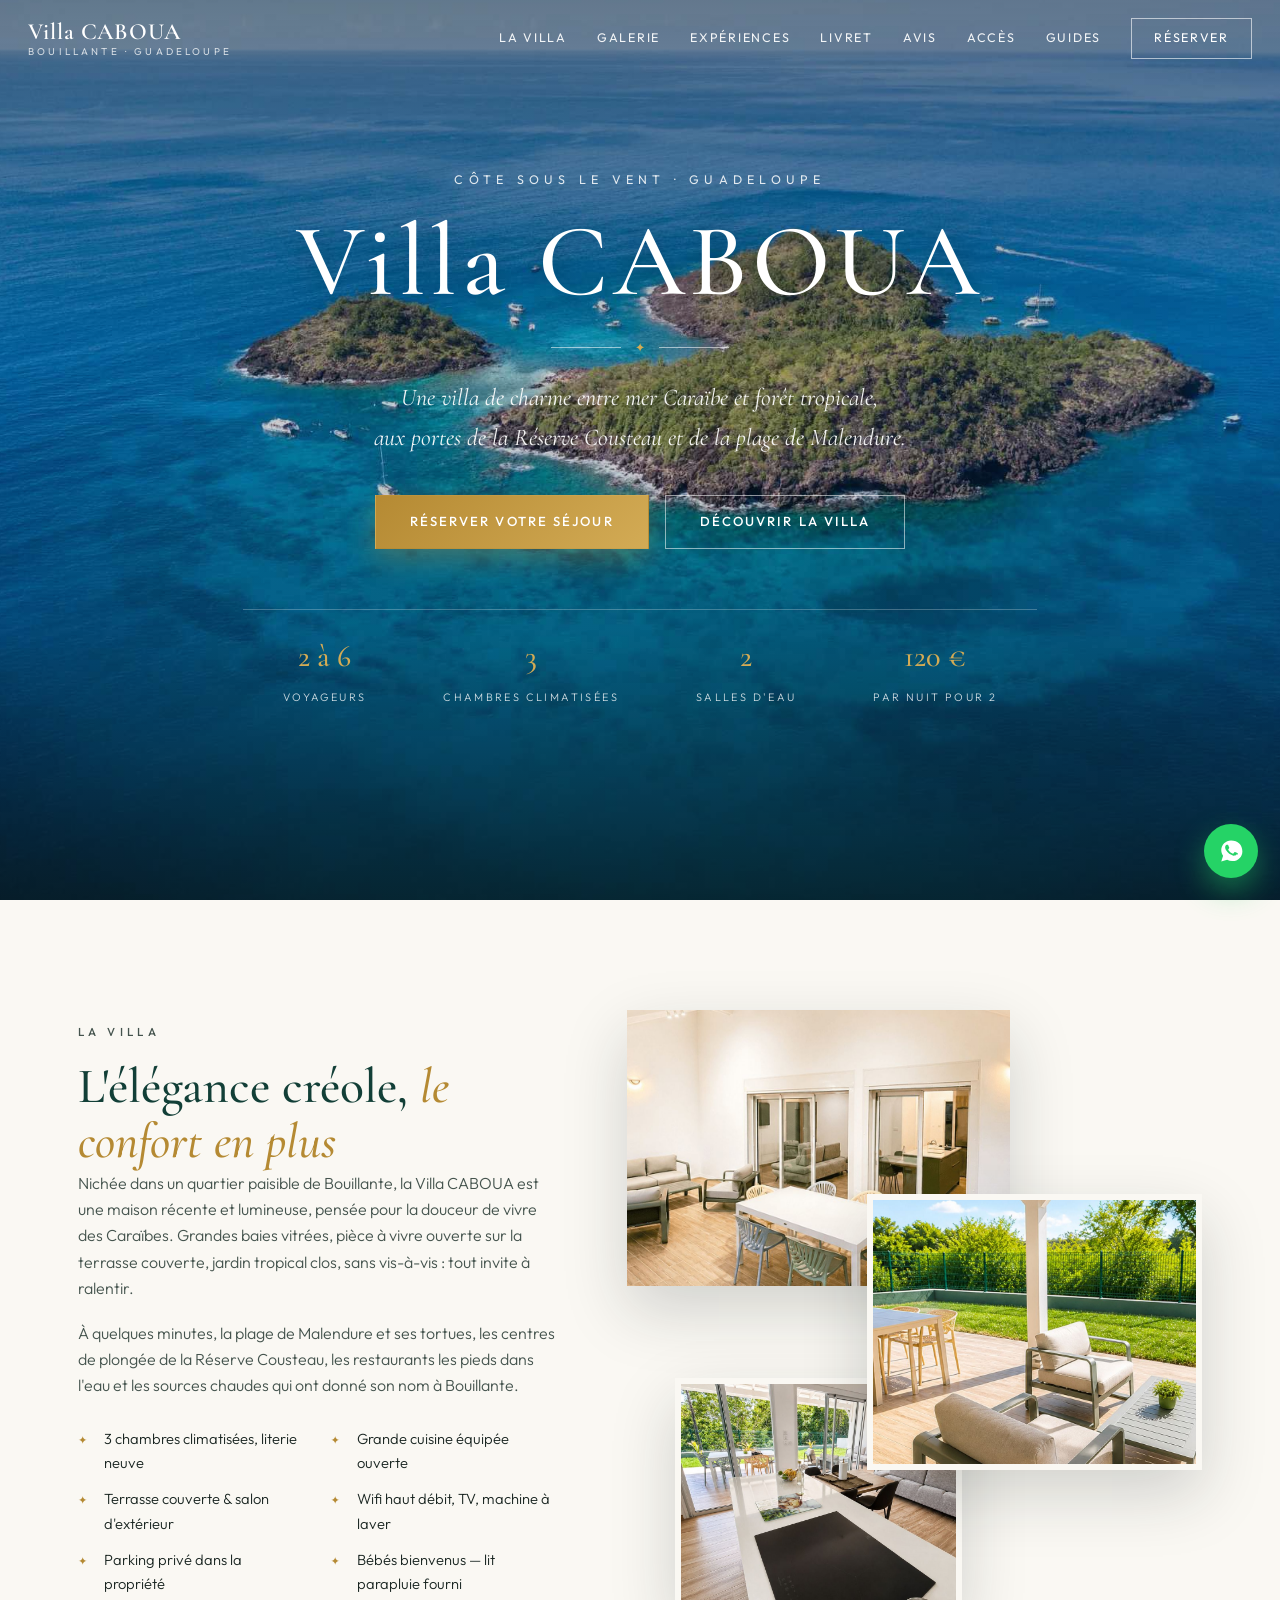
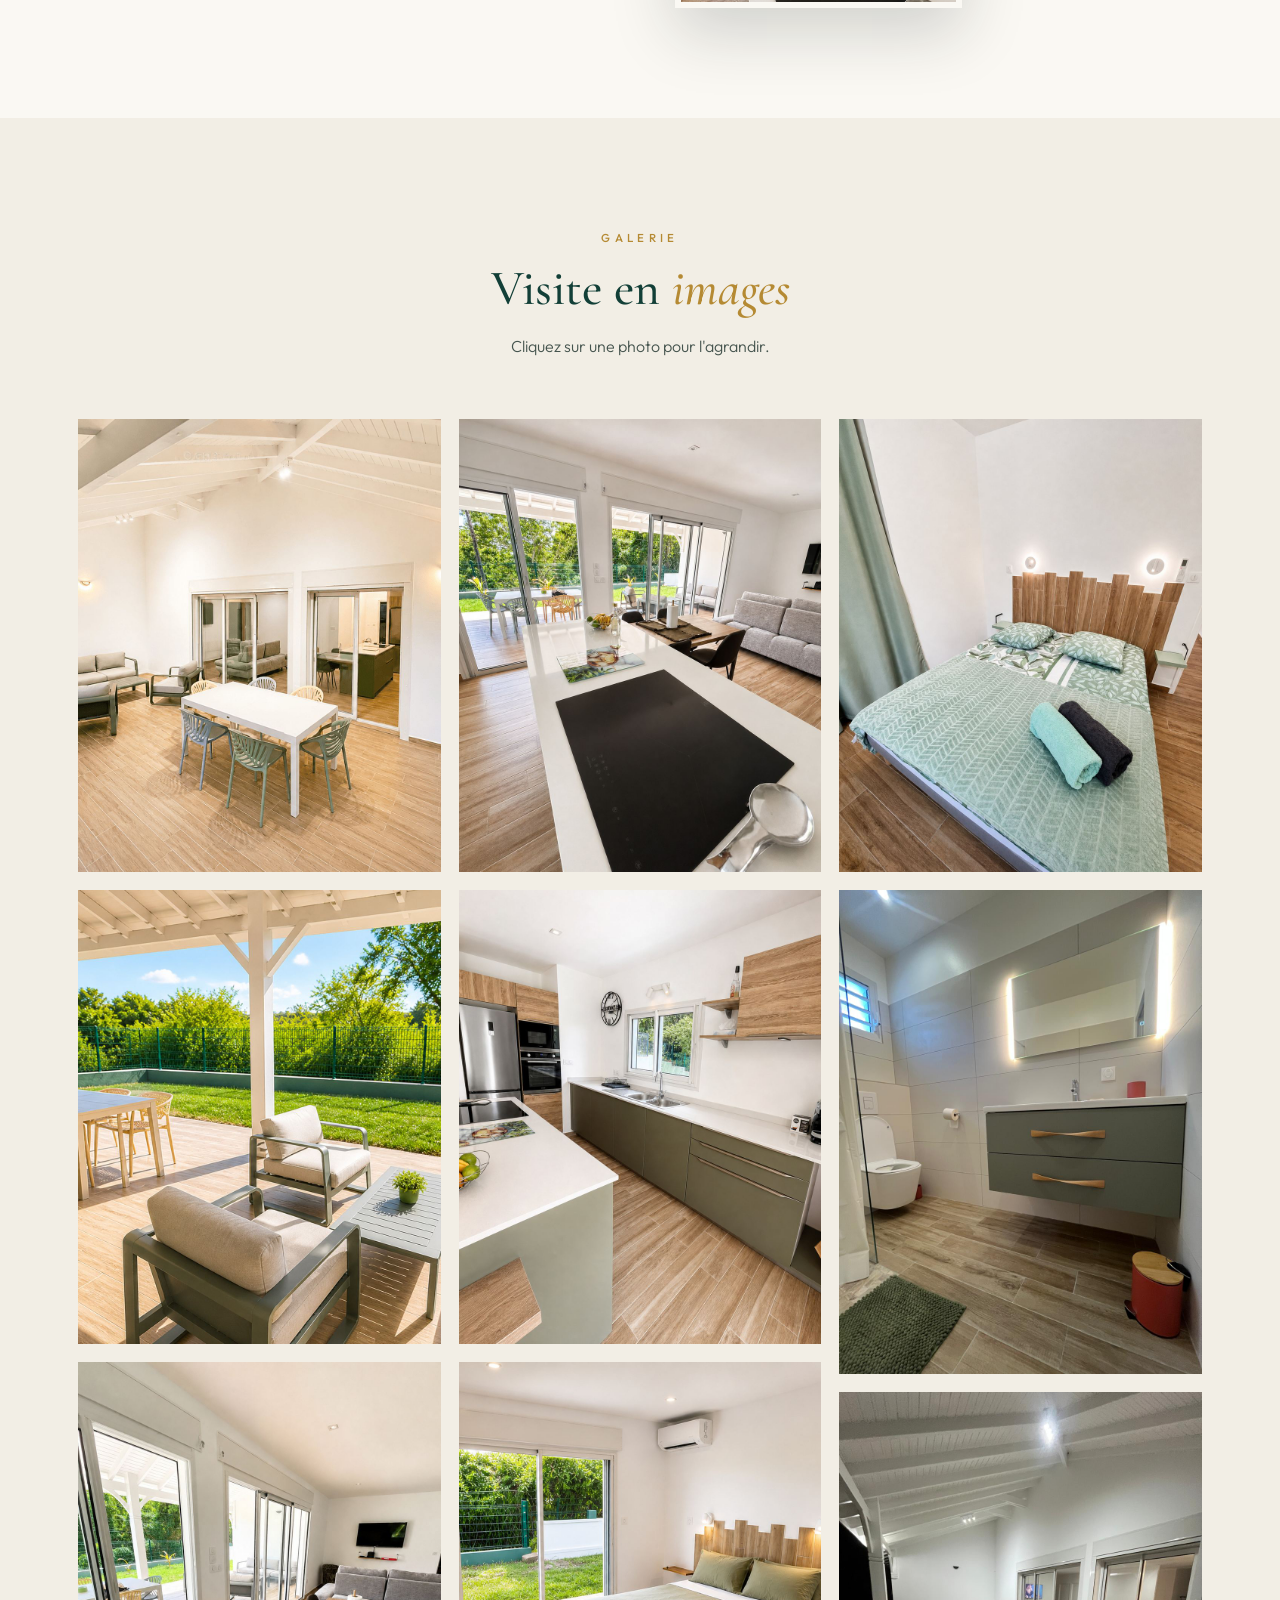
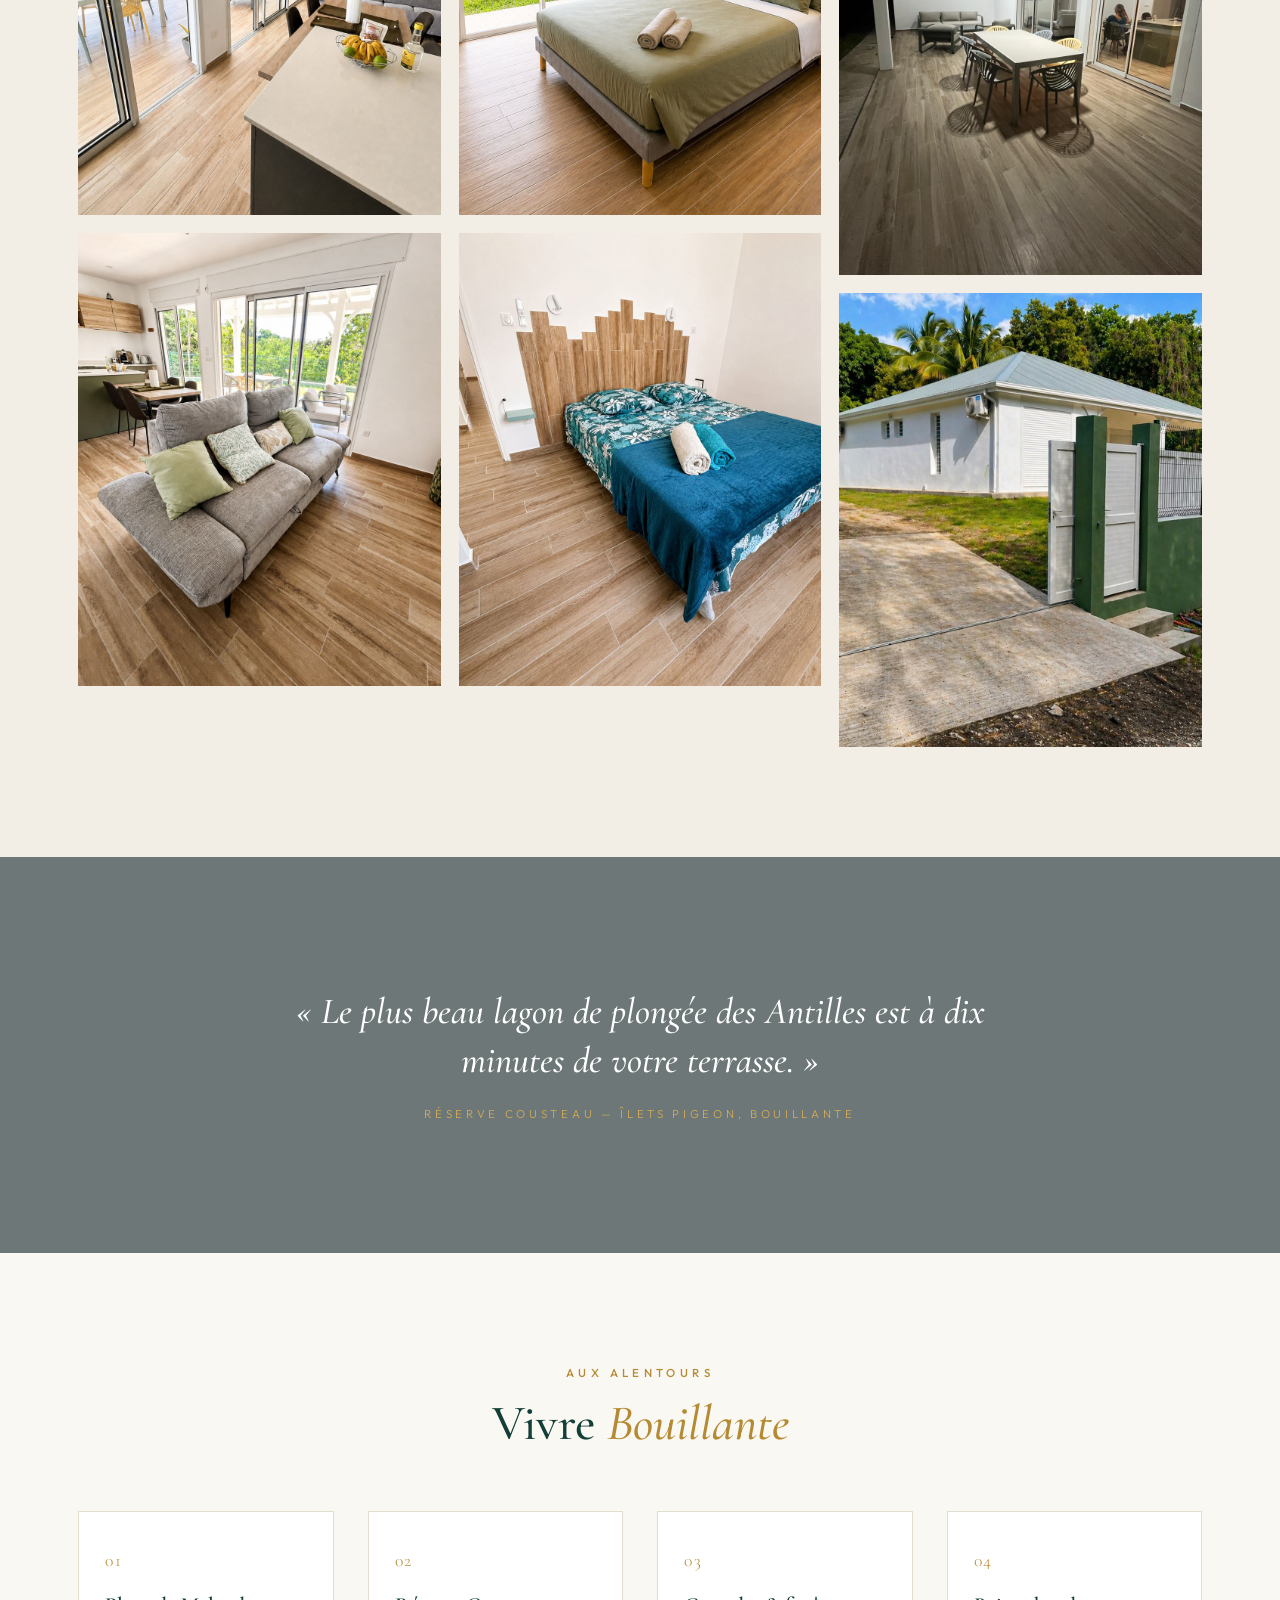
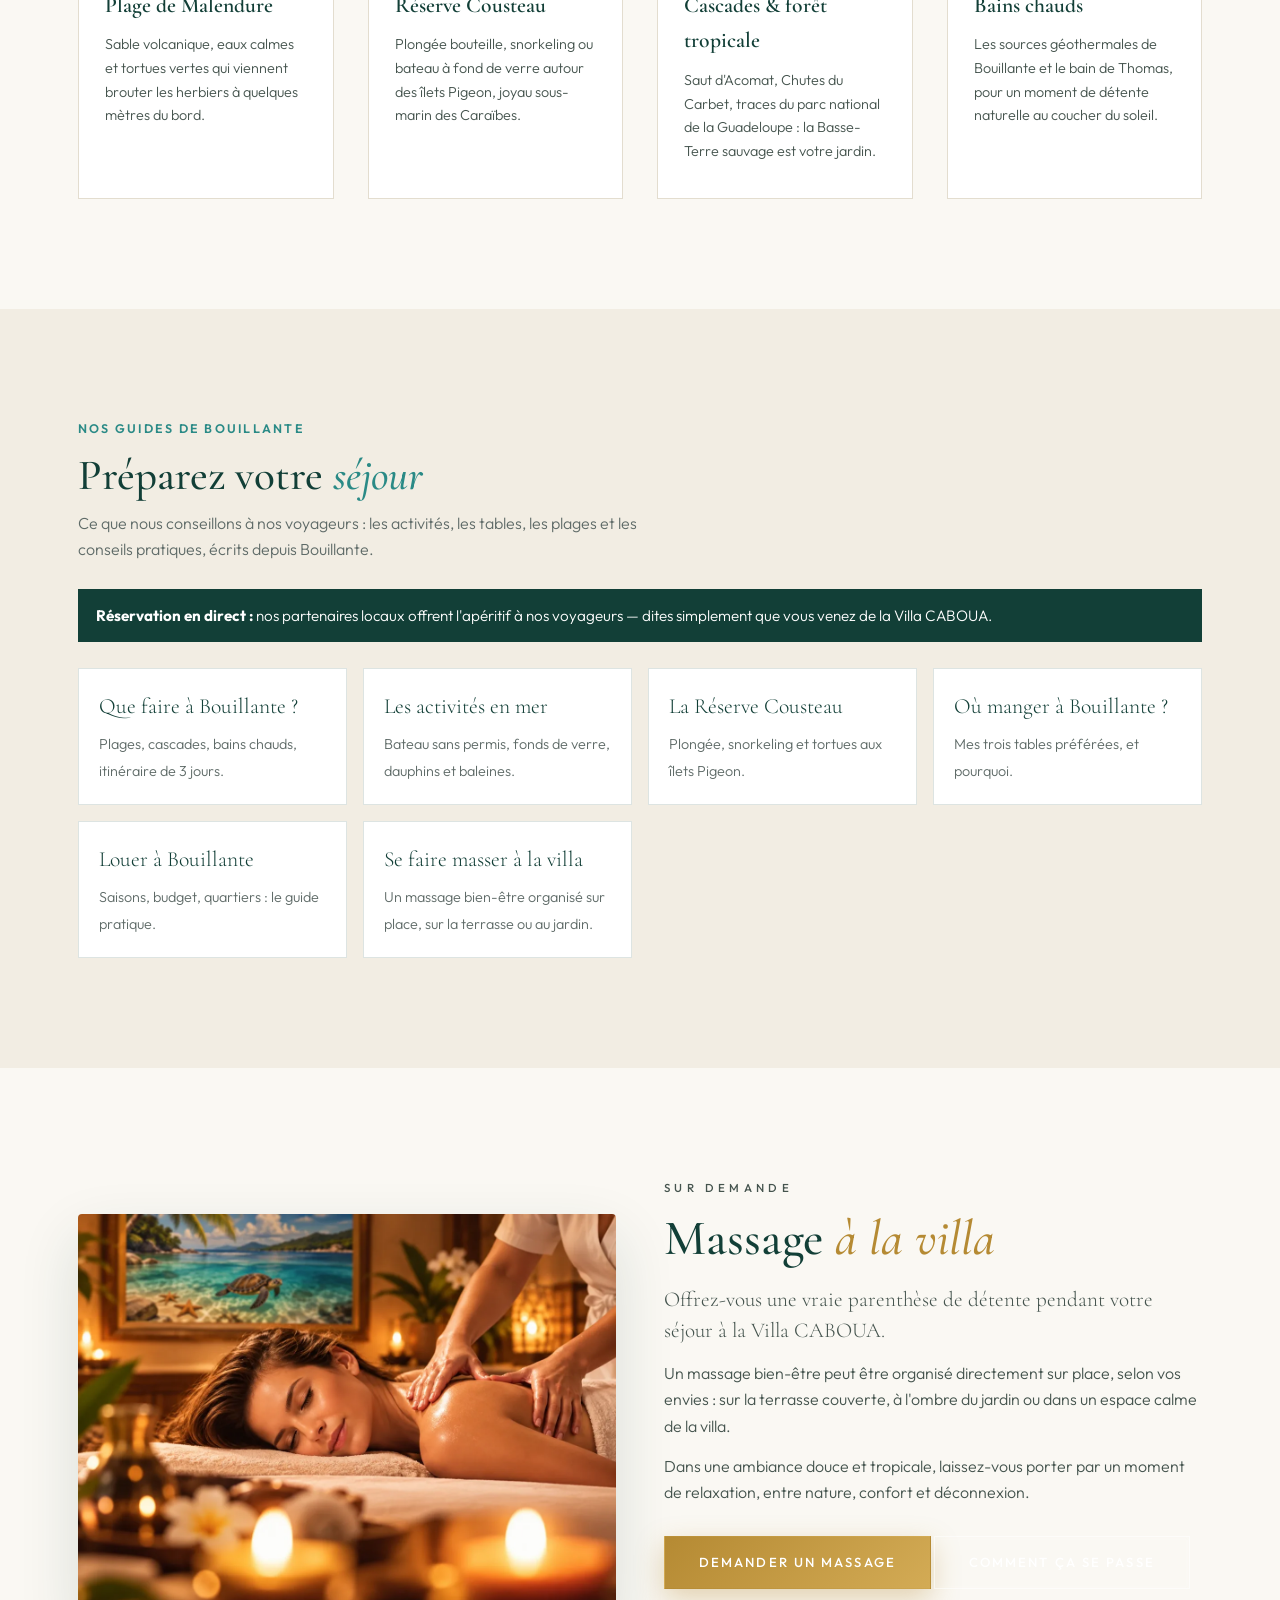
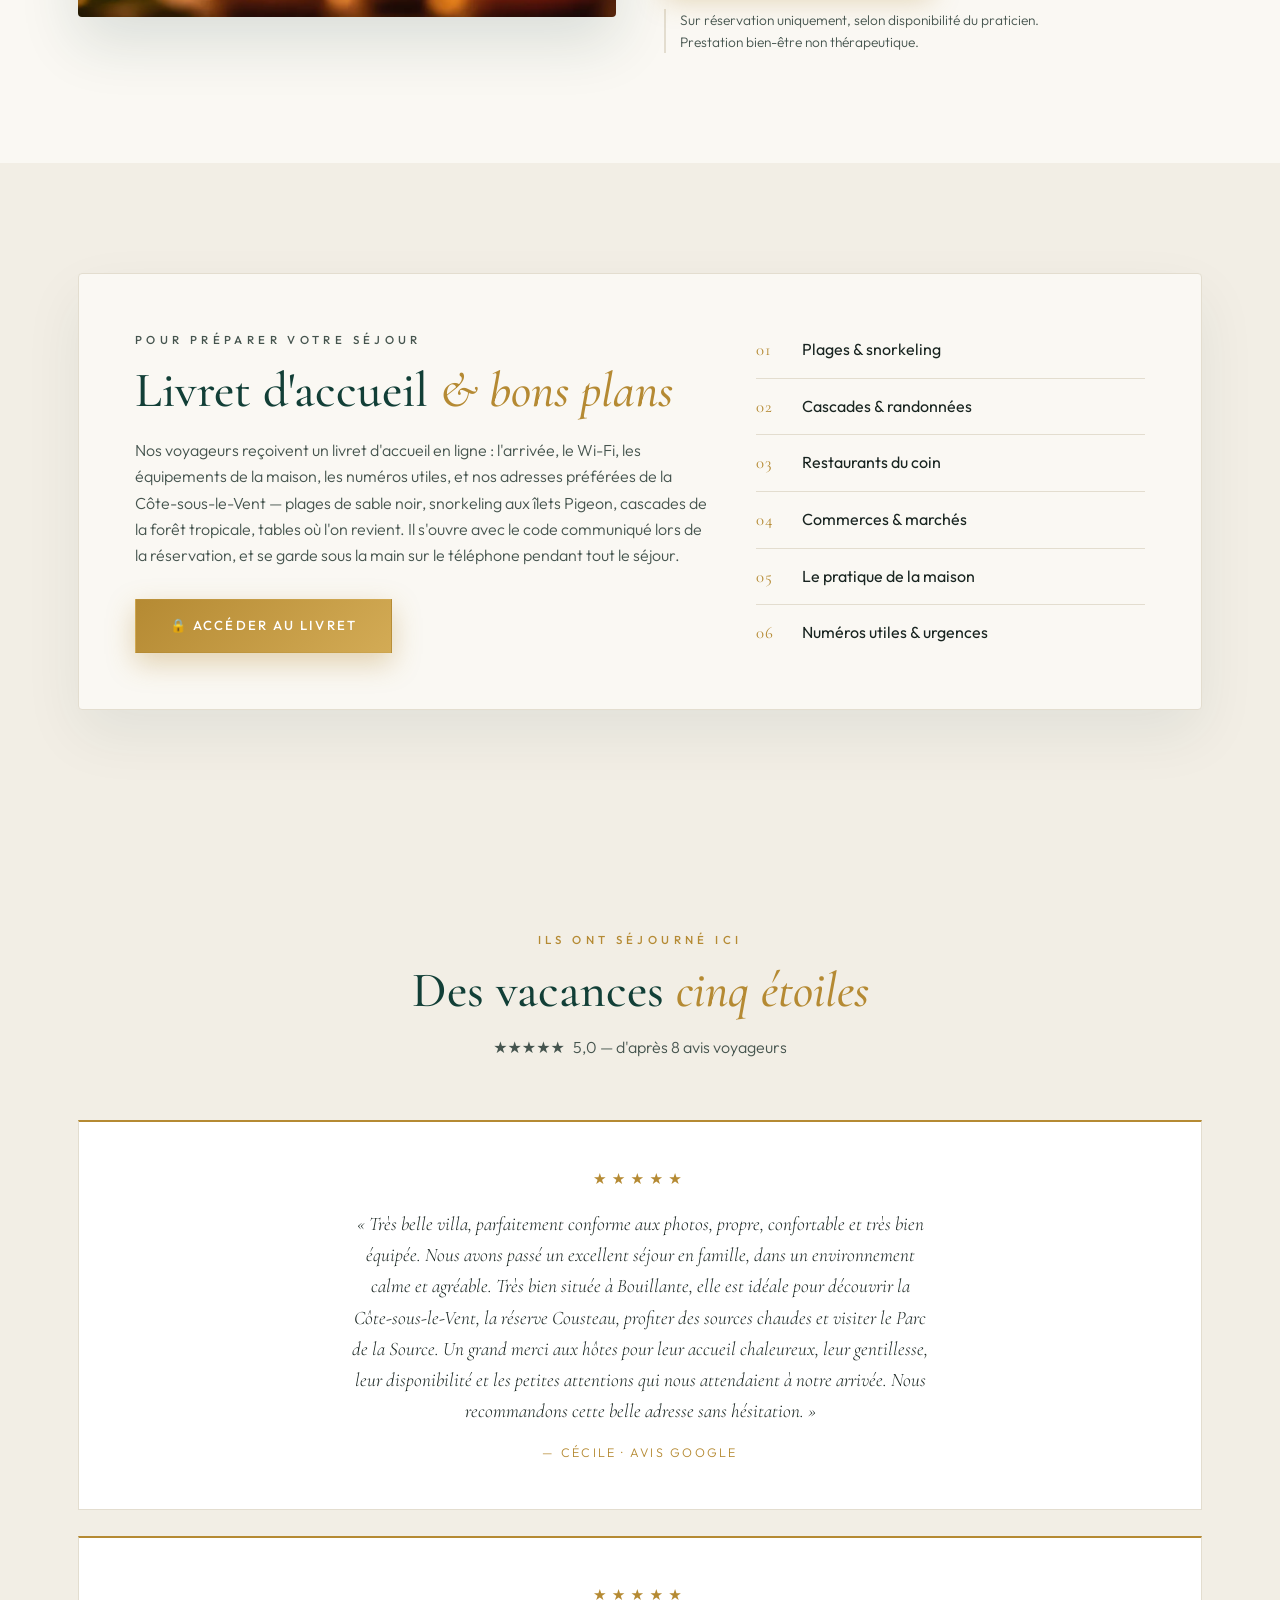
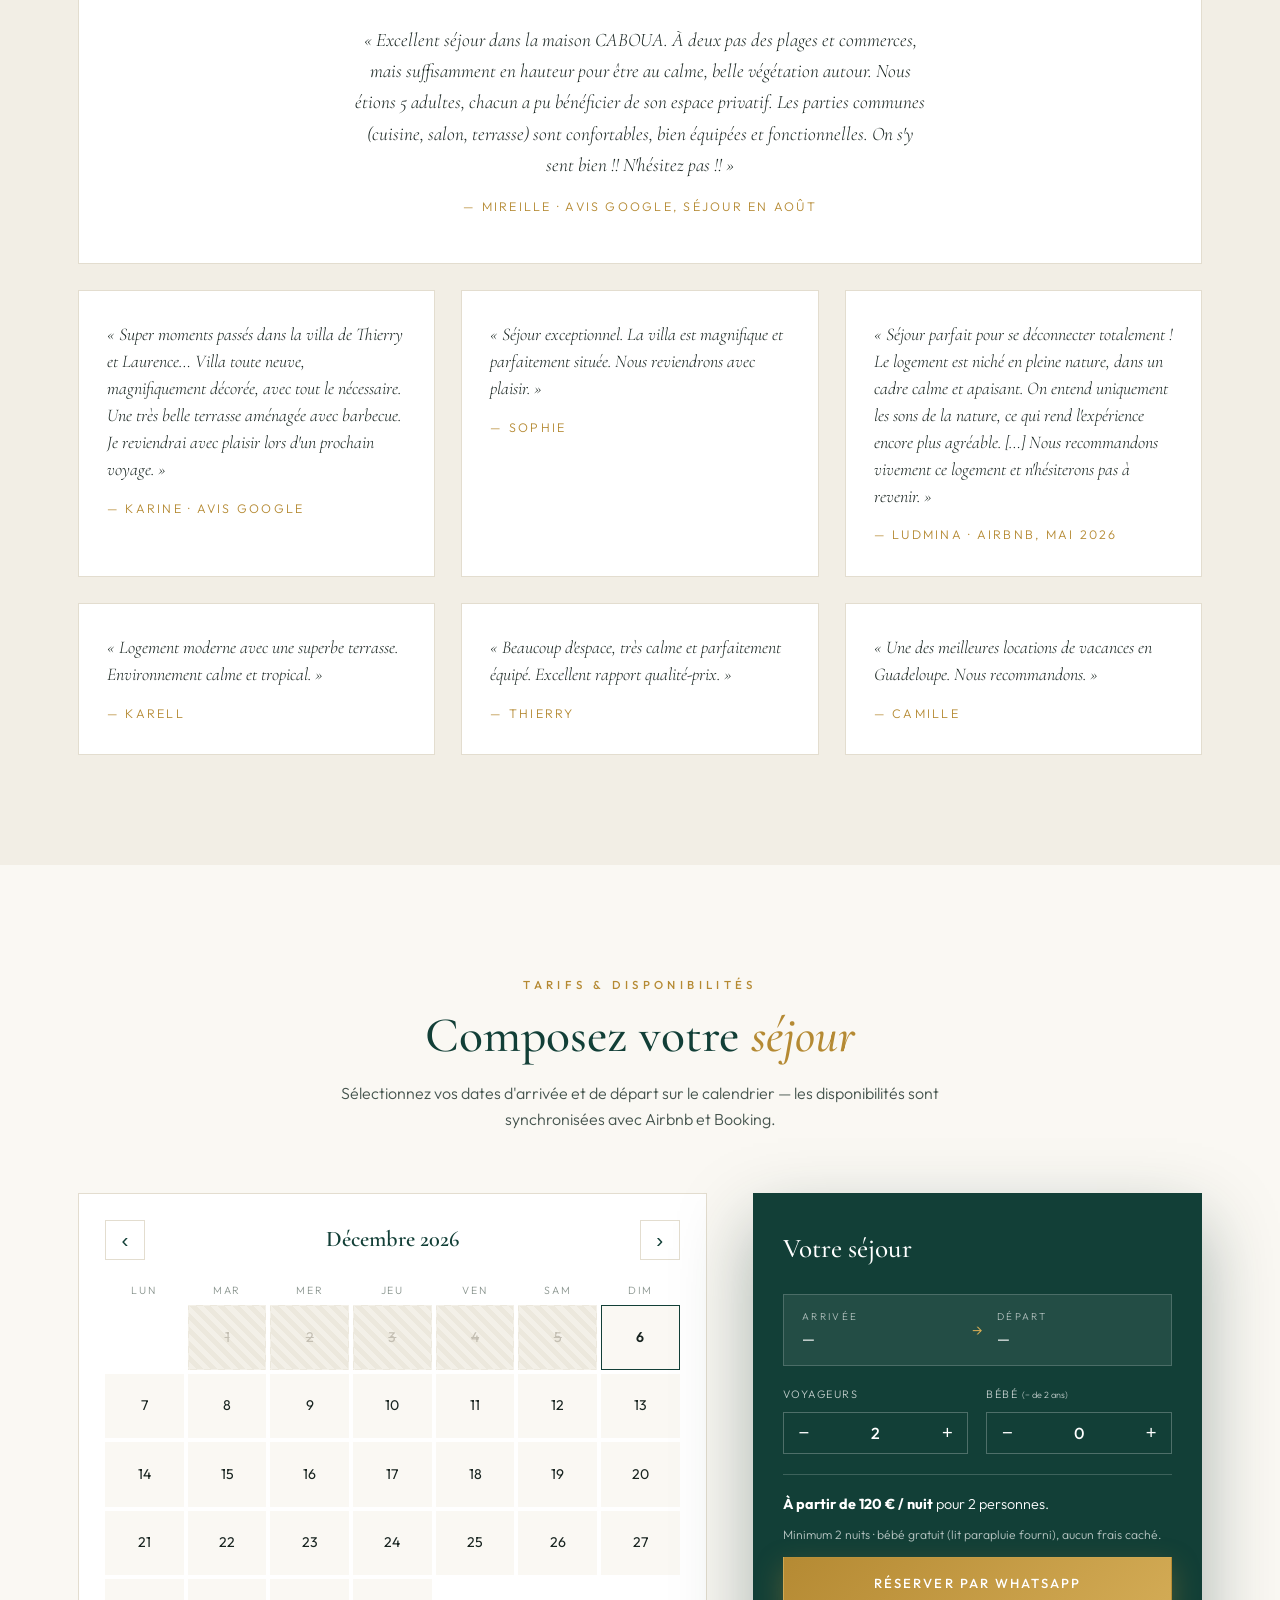
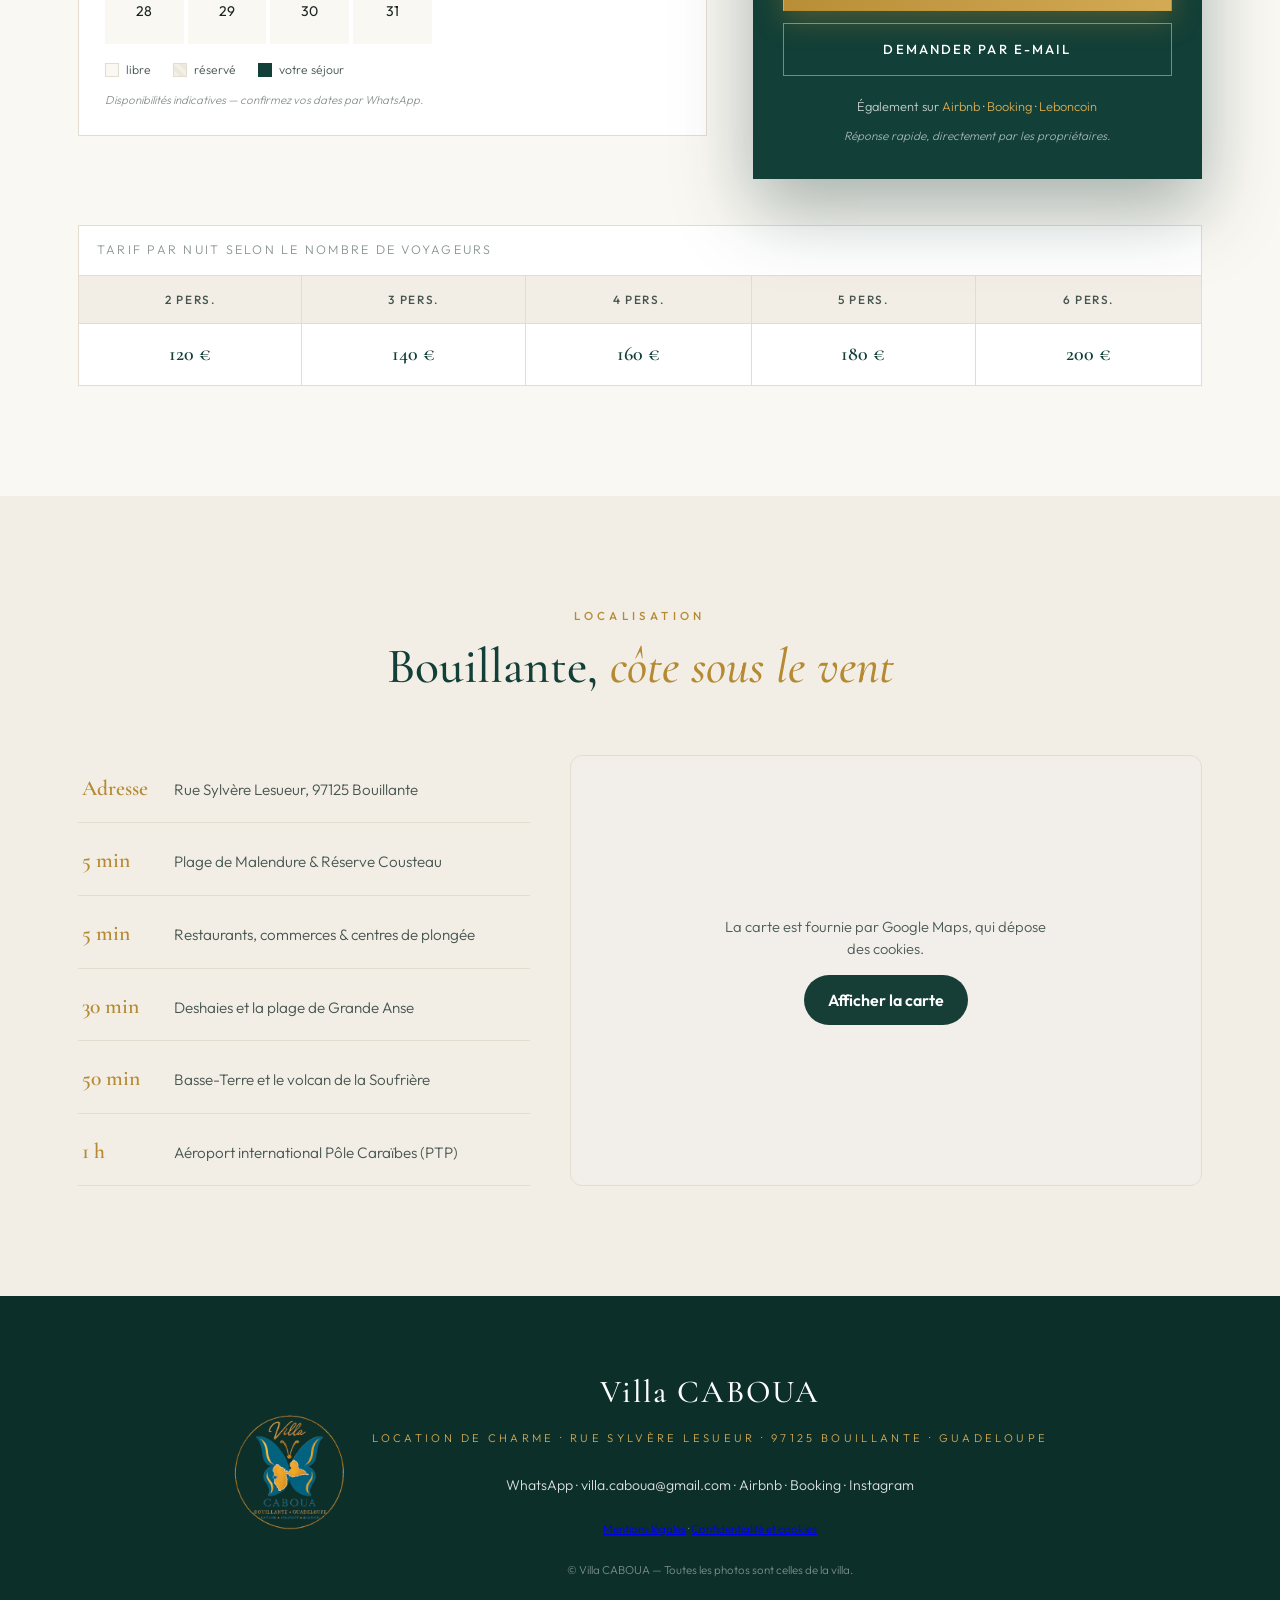
==== index.html @ d071bab5 "Ajouter la page guide "Se faire masser a la villa" Page dediee massage-bouillante.html dans le style" ====
<!DOCTYPE html>
<html lang="fr">
<head>
  <meta charset="UTF-8">
  <meta name="viewport" content="width=device-width, initial-scale=1.0">

  <title>Villa CABOUA — Location de charme à Bouillante, Guadeloupe</title>
  <link rel="apple-touch-icon" href="Papillon-Guadeloupe-180x180.png">
  <link rel="icon" type="image/png" href="Papillon-Guadeloupe-32x32.png">
  <meta name="apple-mobile-web-app-title" content="Villa CABOUA">
  <meta name="theme-color" content="#123f37">

  <meta name="description"
        content="Villa CABOUA, location de charme à Bouillante en Guadeloupe : 3 chambres climatisées, grande terrasse, jardin tropical, à quelques minutes de la plage de Malendure et de la Réserve Cousteau. Jusqu'à 6 voyageurs.">
  <meta name="robots" content="index, follow">
  <link rel="canonical" href="https://caboua.github.io/guadeloupe/">

  <meta property="og:title" content="Villa CABOUA — Location de charme à Bouillante, Guadeloupe">
  <meta property="og:description" content="Une villa de charme entre mer Caraïbe et forêt tropicale, aux portes de la Réserve Cousteau.">
  <meta property="og:type" content="website">
  <meta property="og:locale" content="fr_FR">
  <meta property="og:url" content="https://caboua.github.io/guadeloupe/">
  <meta property="og:image" content="https://caboua.github.io/guadeloupe/images/hero-reserve-cousteau.jpg">

  <script type="application/ld+json">
  {
    "@context": "https://schema.org",
    "@type": "LodgingBusiness",
    "name": "Villa CABOUA",
    "description": "Villa de charme à Bouillante en Guadeloupe : 3 chambres climatisées, terrasse, jardin tropical, wifi haut débit, parking privé. Proche de la plage de Malendure et de la Réserve Cousteau. Jusqu'à 6 personnes.",
    "url": "https://caboua.github.io/guadeloupe/",
    "image": [
      "https://caboua.github.io/guadeloupe/images/hero-reserve-cousteau.jpg",
      "https://caboua.github.io/guadeloupe/images/varangue.jpg",
      "https://caboua.github.io/guadeloupe/images/terrasse-salon.jpg"
    ],
    "telephone": "+590690520616",
    "priceRange": "À partir de 120 € / nuit",
    "address": {
      "@type": "PostalAddress",
      "streetAddress": "Rue Sylvère Lesueur",
      "addressLocality": "Bouillante",
      "postalCode": "97125",
      "addressRegion": "Guadeloupe",
      "addressCountry": "FR"
    },
    "geo": { "@type": "GeoCoordinates", "latitude": 16.1333, "longitude": -61.7667 },
    "containsPlace": {
      "@type": "Accommodation",
      "occupancy": { "@type": "QuantitativeValue", "maxValue": 6 },
      "numberOfBedrooms": 3,
      "numberOfBathroomsTotal": 2
    },
    "amenityFeature": [
      { "@type": "LocationFeatureSpecification", "name": "Wifi haut débit", "value": true },
      { "@type": "LocationFeatureSpecification", "name": "Climatisation", "value": true },
      { "@type": "LocationFeatureSpecification", "name": "Parking privé", "value": true },
      { "@type": "LocationFeatureSpecification", "name": "Cuisine équipée", "value": true },
      { "@type": "LocationFeatureSpecification", "name": "Machine à laver", "value": true },
      { "@type": "LocationFeatureSpecification", "name": "Jardin tropical", "value": true },
      { "@type": "LocationFeatureSpecification", "name": "Terrasse", "value": true }
    ],
    "aggregateRating": { "@type": "AggregateRating", "ratingValue": "5.0", "reviewCount": "8" }
  }
  </script>

  <link rel="preconnect" href="https://fonts.googleapis.com">
  <link rel="preconnect" href="https://fonts.gstatic.com" crossorigin>
  <link rel="stylesheet"
        href="https://fonts.googleapis.com/css2?family=Cormorant+Garamond:ital,wght@0,400;0,500;0,600;1,400&family=Outfit:wght@300;400;500;600&display=swap">
  <link rel="preload" as="image" href="images/hero-reserve-cousteau.jpg">
  <link rel="stylesheet" href="css/style.css?v=13">
<script type="application/ld+json">{"@context":"https://schema.org","@type":"VacationRental","identifier":"villa-caboua-bouillante-97125","name":"Villa CABOUA","description":"Villa de charme a Bouillante en Guadeloupe : 3 chambres climatisees, grande terrasse, jardin tropical, proche de la plage de Malendure et de la Reserve Cousteau, pour 6 voyageurs maximum.","url":"https://caboua.github.io/guadeloupe/","image":["https://caboua.github.io/guadeloupe/images/hero-reserve-cousteau.jpg","https://caboua.github.io/guadeloupe/images/varangue.jpg","https://caboua.github.io/guadeloupe/images/terrasse-salon.jpg","https://caboua.github.io/guadeloupe/images/piece-a-vivre-2.jpg","https://caboua.github.io/guadeloupe/images/salon-2.jpg","https://caboua.github.io/guadeloupe/images/cuisine-ilot.jpg","https://caboua.github.io/guadeloupe/images/cuisine-2.jpg","https://caboua.github.io/guadeloupe/images/chambre-verte.jpg","https://caboua.github.io/guadeloupe/images/chambre-turquoise.jpg","https://caboua.github.io/guadeloupe/images/chambre-menthe.jpg","https://caboua.github.io/guadeloupe/images/facade-entree.jpg"],"telephone":"+590690520616","email":"villa.caboua@gmail.com","address":{"@type":"PostalAddress","streetAddress":"Rue Sylvere Lesueur","addressLocality":"Bouillante","addressRegion":"Guadeloupe","postalCode":"97125","addressCountry":"FR"},"geo":{"@type":"GeoCoordinates","latitude":16.1333,"longitude":-61.7667},"containsPlace":{"@type":"Accommodation","additionalType":"EntirePlace","occupancy":{"@type":"QuantitativeValue","value":6},"numberOfBedrooms":3,"numberOfBathroomsTotal":2,"amenityFeature":[{"@type":"LocationFeatureSpecification","name":"Climatisation","value":true},{"@type":"LocationFeatureSpecification","name":"Wifi haut debit","value":true},{"@type":"LocationFeatureSpecification","name":"Parking prive","value":true},{"@type":"LocationFeatureSpecification","name":"Jardin tropical","value":true},{"@type":"LocationFeatureSpecification","name":"Terrasse couverte","value":true},{"@type":"LocationFeatureSpecification","name":"Machine a laver","value":true}]},"aggregateRating":{"@type":"AggregateRating","ratingValue":5,"reviewCount":8,"bestRating":5},"priceRange":"120-200 EUR / nuit","sameAs":["https://www.airbnb.fr/rooms/1637653042244841736","https://www.booking.com/hotel/gp/villa-karaibes.fr.html","https://www.leboncoin.fr/ad/locations_saisonnieres/3134382071","https://www.instagram.com/villa_caboua/"]}</script>
</head>

<body>

<!-- ═══════════ NAVIGATION ═══════════ -->
<header class="nav" id="nav">
  <div class="nav-inner">
    <a class="nav-brand" href="#accueil">
      <span class="brand-name">Villa CABOUA</span>
      <span class="brand-sub">Bouillante · Guadeloupe</span>
    </a>

    <nav class="nav-links" id="navLinks">
      <a href="#villa">La villa</a>
      <a href="#galerie">Galerie</a>
      <a href="#experiences">Expériences</a>
      <a href="livret/">Livret</a>
      <a href="#avis">Avis</a>
      <a href="#localisation">Accès</a>
      <a href="que-faire-a-bouillante.html">Guides</a>
      <a href="#reserver" class="nav-cta">Réserver</a>
    </nav>

    <button class="nav-burger" id="navBurger" aria-label="Menu">
      <span></span><span></span><span></span>
    </button>
  </div>
</header>

<!-- ═══════════ HERO ═══════════ -->
<section class="hero" id="accueil">
  <div class="hero-bg" role="img" aria-label="Vue aérienne des îlets Pigeon, Réserve Cousteau, Bouillante"></div>
  <div class="hero-veil"></div>

  <div class="hero-content">
    <p class="hero-kicker">Côte sous le vent · Guadeloupe</p>
    <h1>Villa CABOUA</h1>
    <div class="hero-line"><span></span><i>✦</i><span></span></div>
    <p class="hero-tagline">
      Une villa de charme entre mer Caraïbe et forêt tropicale,<br class="br-desktop">
      aux portes de la Réserve Cousteau et de la plage de Malendure.
    </p>
    <div class="hero-actions">
      <a href="#reserver" class="btn btn-gold">Réserver votre séjour</a>
      <a href="#villa" class="btn btn-ghost">Découvrir la villa</a>
    </div>
  </div>

  <div class="hero-facts">
    <div><strong>2 à 6</strong><span>voyageurs</span></div>
    <div><strong>3</strong><span>chambres climatisées</span></div>
    <div><strong>2</strong><span>salles d'eau</span></div>
    <div><strong>120&nbsp;€</strong><span>par nuit pour 2</span></div>
  </div>
</section>

<!-- ═══════════ LA VILLA ═══════════ -->
<section class="section villa" id="villa">
  <div class="wrap">
    <div class="villa-grid">
      <div class="villa-text reveal">
        <p class="kicker">La villa</p>
        <h2>L'élégance créole, <em>le confort en&nbsp;plus</em></h2>
        <p>
          Nichée dans un quartier paisible de Bouillante, la Villa CABOUA est une maison
          récente et lumineuse, pensée pour la douceur de vivre des Caraïbes. Grandes baies
          vitrées, pièce à vivre ouverte sur la terrasse couverte, jardin tropical clos,
          sans vis-à-vis&nbsp;: tout invite à ralentir.
        </p>
        <p>
          À quelques minutes, la plage de Malendure et ses tortues, les centres de plongée
          de la Réserve Cousteau, les restaurants les pieds dans l'eau et les
          sources chaudes qui ont donné son nom à Bouillante.
        </p>

        <ul class="villa-points">
          <li>3 chambres climatisées, literie neuve</li>
          <li>Grande cuisine équipée ouverte</li>
          <li>Terrasse couverte &amp; salon d'extérieur</li>
          <li>Wifi haut débit, TV, machine à laver</li>
          <li>Parking privé dans la propriété</li>
          <li>Bébés bienvenus — lit parapluie fourni</li>
        </ul>
      </div>

      <div class="villa-photos reveal">
        <figure class="vp vp-1"><img src="images/varangue.jpg" alt="La varangue couverte de la Villa CABOUA, table pour six personnes" loading="lazy" decoding="async"></figure>
        <figure class="vp vp-2"><img src="images/terrasse-salon.jpg" alt="La terrasse couverte et son salon lounge sur le jardin" loading="lazy" decoding="async"></figure>
        <figure class="vp vp-3"><img src="images/cuisine-ilot.jpg" alt="La cuisine équipée et son îlot central" loading="lazy" decoding="async"></figure>
      </div>
    </div>
  </div>
</section>

<!-- ═══════════ GALERIE ═══════════ -->
<section class="section galerie" id="galerie">
  <div class="wrap">
    <div class="section-head reveal">
      <p class="kicker">Galerie</p>
      <h2>Visite en <em>images</em></h2>
      <p class="section-sub">Cliquez sur une photo pour l'agrandir.</p>
    </div>

    <div class="gallery reveal" id="gallery">
      <figure data-caption="La varangue, grande pièce de vie couverte"><img src="images/varangue.jpg" alt="Varangue couverte avec table pour six personnes, Villa CABOUA à Bouillante" loading="lazy" decoding="async"></figure>
      <figure data-caption="La terrasse et son salon lounge"><img src="images/terrasse-salon.jpg" alt="Terrasse couverte avec fauteuils lounge ouverte sur le jardin tropical" loading="lazy" decoding="async"></figure>
      <figure data-caption="La pièce à vivre, ouverte sur la terrasse"><img src="images/piece-a-vivre-2.jpg" alt="Séjour ouvert sur la terrasse par de larges baies vitrées" loading="lazy" decoding="async"></figure>
      <figure data-caption="Le salon et son canapé confortable"><img src="images/salon-2.jpg" alt="Canapé gris avec coussins verts dans le séjour lumineux" loading="lazy" decoding="async"></figure>
      <figure data-caption="La cuisine et son îlot central"><img src="images/cuisine-ilot.jpg" alt="Îlot central avec plaque à induction ouvert sur le séjour" loading="lazy" decoding="async"></figure>
      <figure data-caption="La cuisine entièrement équipée"><img src="images/cuisine-2.jpg" alt="Cuisine équipée avec four, micro-ondes et grand réfrigérateur" loading="lazy" decoding="async"></figure>
      <figure data-caption="La chambre parentale, accès au jardin"><img src="images/chambre-verte.jpg" alt="Chambre climatisée avec lit king size et accès direct au jardin" loading="lazy" decoding="async"></figure>
      <figure data-caption="La deuxième chambre climatisée"><img src="images/chambre-turquoise.jpg" alt="Chambre climatisée avec tête de lit en bois et linge turquoise" loading="lazy" decoding="async"></figure>
      <figure data-caption="La troisième chambre climatisée"><img src="images/chambre-menthe.jpg" alt="Chambre climatisée aux tons vert d eau avec liseuses individuelles" loading="lazy" decoding="async"></figure>
      <figure data-caption="La salle d eau"><img src="images/salle-eau.jpeg" alt="Salle d eau moderne avec douche à l italienne" loading="lazy" decoding="async"></figure>
      <figure data-caption="La terrasse à la tombée du jour"><img src="images/terrasse-soir.jpeg" alt="Terrasse couverte éclairée à la tombée de la nuit" loading="lazy" decoding="async"></figure>
      <figure data-caption="L entrée et le parking privé"><img src="images/facade-entree.jpg" alt="Façade de la villa avec portail et parking privé dans la propriété" loading="lazy" decoding="async"></figure>
    </div>
  </div>
</section>

<!-- ═══════════ BANDEAU ═══════════ -->
<section class="band">
  <div class="band-inner reveal">
    <p class="band-quote">« Le plus beau lagon de plongée des Antilles est à dix minutes de votre terrasse. »</p>
    <p class="band-sub">Réserve Cousteau — îlets Pigeon, Bouillante</p>
  </div>
</section>

<!-- ═══════════ EXPÉRIENCES ═══════════ -->
<section class="section experiences" id="experiences">
  <div class="wrap">
    <div class="section-head reveal">
      <p class="kicker">Aux alentours</p>
      <h2>Vivre <em>Bouillante</em></h2>
    </div>

    <div class="exp-grid">
      <article class="exp reveal">
        <span class="exp-num">01</span>
        <h3>Plage de Malendure</h3>
        <p>Sable volcanique, eaux calmes et tortues vertes qui viennent brouter les herbiers à quelques mètres du bord.</p>
      </article>
      <article class="exp reveal">
        <span class="exp-num">02</span>
        <h3>Réserve Cousteau</h3>
        <p>Plongée bouteille, snorkeling ou bateau à fond de verre autour des îlets Pigeon, joyau sous-marin des Caraïbes.</p>
      </article>
      <article class="exp reveal">
        <span class="exp-num">03</span>
        <h3>Cascades &amp; forêt tropicale</h3>
        <p>Saut d'Acomat, Chutes du Carbet, traces du parc national de la Guadeloupe : la Basse-Terre sauvage est votre jardin.</p>
      </article>
      <article class="exp reveal">
        <span class="exp-num">04</span>
        <h3>Bains chauds</h3>
        <p>Les sources géothermales de Bouillante et le bain de Thomas, pour un moment de détente naturelle au coucher du soleil.</p>
      </article>
    </div>
  </div>
</section>

<!-- GUIDES -->
<section class="section" id="guides" style="background:#f2ede3">
  <div class="wrap">
    <p style="font-size:.78rem;letter-spacing:.18em;text-transform:uppercase;color:#2a8a86;font-weight:600;margin:0 0 12px">Nos guides de Bouillante</p>
    <h2 style="font-family:'Cormorant Garamond',Georgia,serif;font-weight:500;font-size:clamp(1.8rem,4vw,2.7rem);color:#123f37;margin:0 0 10px">Préparez votre <em style="color:#2a8a86">séjour</em></h2>
    <p style="color:#5f6b68;max-width:56ch;margin:0 0 26px">Ce que nous conseillons à nos voyageurs : les activités, les tables, les plages et les conseils pratiques, écrits depuis Bouillante.</p>
    <p style="margin:0 0 26px;padding:14px 18px;background:#123f37;color:#fff;font-size:.95rem"><strong>Réservation en direct :</strong> nos partenaires locaux offrent l'apéritif à nos voyageurs — dites simplement que vous venez de la Villa CABOUA.</p>
    <div style="display:grid;grid-template-columns:repeat(auto-fit,minmax(230px,1fr));gap:16px">
      <a href="que-faire-a-bouillante.html" style="display:block;background:#fff;border:1px solid rgba(18,63,55,.14);padding:20px;text-decoration:none"><span style="font-family:'Cormorant Garamond',Georgia,serif;font-size:1.35rem;color:#123f37;display:block;margin-bottom:6px">Que faire à Bouillante ?</span><span style="font-size:.9rem;color:#5f6b68">Plages, cascades, bains chauds, itinéraire de 3 jours.</span></a>
      <a href="activites-bouillante.html" style="display:block;background:#fff;border:1px solid rgba(18,63,55,.14);padding:20px;text-decoration:none"><span style="font-family:'Cormorant Garamond',Georgia,serif;font-size:1.35rem;color:#123f37;display:block;margin-bottom:6px">Les activités en mer</span><span style="font-size:.9rem;color:#5f6b68">Bateau sans permis, fonds de verre, dauphins et baleines.</span></a>
      <a href="villa-reserve-cousteau.html" style="display:block;background:#fff;border:1px solid rgba(18,63,55,.14);padding:20px;text-decoration:none"><span style="font-family:'Cormorant Garamond',Georgia,serif;font-size:1.35rem;color:#123f37;display:block;margin-bottom:6px">La Réserve Cousteau</span><span style="font-size:.9rem;color:#5f6b68">Plongée, snorkeling et tortues aux îlets Pigeon.</span></a>
      <a href="restaurants-bouillante.html" style="display:block;background:#fff;border:1px solid rgba(18,63,55,.14);padding:20px;text-decoration:none"><span style="font-family:'Cormorant Garamond',Georgia,serif;font-size:1.35rem;color:#123f37;display:block;margin-bottom:6px">Où manger à Bouillante ?</span><span style="font-size:.9rem;color:#5f6b68">Mes trois tables préférées, et pourquoi.</span></a>
      <a href="location-vacances-bouillante.html" style="display:block;background:#fff;border:1px solid rgba(18,63,55,.14);padding:20px;text-decoration:none"><span style="font-family:'Cormorant Garamond',Georgia,serif;font-size:1.35rem;color:#123f37;display:block;margin-bottom:6px">Louer à Bouillante</span><span style="font-size:.9rem;color:#5f6b68">Saisons, budget, quartiers : le guide pratique.</span></a>
      <a href="massage-bouillante.html" style="display:block;background:#fff;border:1px solid rgba(18,63,55,.14);padding:20px;text-decoration:none"><span style="font-family:'Cormorant Garamond',Georgia,serif;font-size:1.35rem;color:#123f37;display:block;margin-bottom:6px">Se faire masser à la villa</span><span style="font-size:.9rem;color:#5f6b68">Un massage bien-être organisé sur place, sur la terrasse ou au jardin.</span></a>
    </div>
  </div>
</section>

<!-- ═══════════ MASSAGE SUR DEMANDE ═══════════ -->
<section class="section service-bloc" id="massage">
  <div class="wrap">
    <div class="service-carte reveal">
      <figure class="service-photo">
        <img src="images/massage.webp" alt="Massage bien-être à la lueur des bougies, ambiance tropicale" loading="lazy">
      </figure>
      <div class="service-texte">
        <p class="kicker">Sur demande</p>
        <h2>Massage <em>à la villa</em></h2>
        <p class="service-lead">Offrez-vous une vraie parenthèse de détente pendant votre séjour à la Villa CABOUA.</p>
        <p>Un massage bien-être peut être organisé directement sur place, selon vos envies : sur la terrasse couverte, à l'ombre du jardin ou dans un espace calme de la villa.</p>
        <p>Dans une ambiance douce et tropicale, laissez-vous porter par un moment de relaxation, entre nature, confort et déconnexion.</p>
        <div class="service-actions">
          <a class="btn btn-gold" href="https://wa.me/590690520616?text=Bonjour%2C%20je%20s%C3%A9journe%20%C3%A0%20la%20Villa%20CABOUA%20et%20je%20souhaiterais%20des%20informations%20sur%20le%20massage%20propos%C3%A9%20sur%20demande." target="_blank" rel="noopener">Demander un massage</a>
          <a class="btn btn-ghost" href="massage-bouillante.html">Comment ça se passe</a>
        </div>
        <p class="service-mentions">Sur réservation uniquement, selon disponibilité du praticien.<br>Prestation bien-être non thérapeutique.</p>
      </div>
    </div>
  </div>
</section>

<!-- ═══════════ LIVRET D'ACCUEIL ═══════════ -->
<section class="section livret-bloc" id="livret">
  <div class="wrap">
    <div class="livret-carte reveal">
      <div class="livret-texte">
        <p class="kicker">Pour préparer votre séjour</p>
        <h2>Livret d'accueil <em>&amp; bons plans</em></h2>
        <p>Nos voyageurs reçoivent un livret d'accueil en ligne : l'arrivée, le Wi-Fi, les équipements de la maison, les numéros utiles, et nos adresses préférées de la Côte-sous-le-Vent — plages de sable noir, snorkeling aux îlets Pigeon, cascades de la forêt tropicale, tables où l'on revient. Il s'ouvre avec le code communiqué lors de la réservation, et se garde sous la main sur le téléphone pendant tout le séjour.</p>
        <div class="livret-actions">
          <a class="btn btn-gold" href="livret/#espace-voyageurs">🔒 Accéder au livret</a>
        </div>
      </div>
      <ul class="livret-liste">
        <li><span>01</span>Plages &amp; snorkeling</li>
        <li><span>02</span>Cascades &amp; randonnées</li>
        <li><span>03</span>Restaurants du coin</li>
        <li><span>04</span>Commerces &amp; marchés</li>
        <li><span>05</span>Le pratique de la maison</li>
        <li><span>06</span>Numéros utiles &amp; urgences</li>
      </ul>
    </div>
  </div>
</section>

<!-- ═══════════ AVIS ═══════════ -->
<section class="section avis" id="avis">
  <div class="wrap">
    <div class="section-head reveal">
      <p class="kicker">Ils ont séjourné ici</p>
      <h2>Des vacances <em>cinq étoiles</em></h2>
      <p class="section-sub">★★★★★&ensp;5,0 — d'après 8 avis voyageurs</p>
    </div>

    <div class="reviews">
      <blockquote class="review review-vedette reveal">
        <p class="review-stars" aria-label="5 étoiles sur 5">★★★★★</p>
        <p>«&nbsp;Très belle villa, parfaitement conforme aux photos, propre, confortable
          et très bien équipée. Nous avons passé un excellent séjour en famille, dans un
          environnement calme et agréable. Très bien située à Bouillante, elle est idéale
          pour découvrir la Côte-sous-le-Vent, la réserve Cousteau, profiter des sources
          chaudes et visiter le Parc de la Source. Un grand merci aux hôtes pour leur accueil
          chaleureux, leur gentillesse, leur disponibilité et les petites attentions qui nous
          attendaient à notre arrivée. Nous recommandons cette belle adresse sans hésitation.&nbsp;»</p>
        <footer>— Cécile · avis Google</footer>
      </blockquote>
      <blockquote class="review review-vedette reveal">
        <p class="review-stars" aria-label="5 étoiles sur 5">★★★★★</p>
        <p>«&nbsp;Excellent séjour dans la maison CABOUA. À deux pas des plages et commerces,
          mais suffisamment en hauteur pour être au calme, belle végétation autour.
          Nous étions 5 adultes, chacun a pu bénéficier de son espace privatif.
          Les parties communes (cuisine, salon, terrasse) sont confortables, bien équipées
          et fonctionnelles. On s'y sent bien&nbsp;!! N'hésitez pas&nbsp;!!&nbsp;»</p>
        <footer>— Mireille · avis Google, séjour en août</footer>
      </blockquote>
      <blockquote class="review reveal">
        <p>«&nbsp;Super moments passés dans la villa de Thierry et Laurence… Villa toute neuve,
          magnifiquement décorée, avec tout le nécessaire. Une très belle terrasse aménagée
          avec barbecue. Je reviendrai avec plaisir lors d'un prochain voyage.&nbsp;»</p>
        <footer>— Karine · avis Google</footer>
      </blockquote>
      <blockquote class="review reveal">
        <p>«&nbsp;Séjour exceptionnel. La villa est magnifique et parfaitement située. Nous reviendrons avec plaisir.&nbsp;»</p>
        <footer>— Sophie</footer>
      </blockquote>
      <blockquote class="review reveal">
        <p>«&nbsp;Séjour parfait pour se déconnecter totalement&nbsp;! Le logement est niché en
          pleine nature, dans un cadre calme et apaisant. On entend uniquement les sons de la
          nature, ce qui rend l'expérience encore plus agréable. […] Nous recommandons vivement
          ce logement et n'hésiterons pas à revenir.&nbsp;»</p>
        <footer>— Ludmina · Airbnb, mai 2026</footer>
      </blockquote>
      <blockquote class="review reveal">
        <p>«&nbsp;Logement moderne avec une superbe terrasse. Environnement calme et tropical.&nbsp;»</p>
        <footer>— Karell</footer>
      </blockquote>
      <blockquote class="review reveal">
        <p>«&nbsp;Beaucoup d'espace, très calme et parfaitement équipé. Excellent rapport qualité-prix.&nbsp;»</p>
        <footer>— Thierry</footer>
      </blockquote>
      <blockquote class="review reveal">
        <p>«&nbsp;Une des meilleures locations de vacances en Guadeloupe. Nous recommandons.&nbsp;»</p>
        <footer>— Camille</footer>
      </blockquote>
    </div>
  </div>
</section>

<!-- ═══════════ RÉSERVATION ═══════════ -->
<section class="section reserver" id="reserver">
  <div class="wrap">
    <div class="section-head reveal">
      <p class="kicker">Tarifs &amp; disponibilités</p>
      <h2>Composez votre <em>séjour</em></h2>
      <p class="section-sub">
        Sélectionnez vos dates d'arrivée et de départ sur le calendrier —
        les disponibilités sont synchronisées avec Airbnb et Booking.
      </p>
    </div>

    <div class="booking reveal">
      <div class="booking-cal">
        <div class="cal-head">
          <button id="calPrev" aria-label="Mois précédent">‹</button>
          <div id="calTitle" class="cal-title">…</div>
          <button id="calNext" aria-label="Mois suivant">›</button>
        </div>
        <div class="cal-daynames">
          <span>lun</span><span>mar</span><span>mer</span><span>jeu</span><span>ven</span><span>sam</span><span>dim</span>
        </div>
        <div class="cal-grid" id="calGrid"></div>
        <p class="cal-legend">
          <span><i class="lg lg-libre"></i> libre</span>
          <span><i class="lg lg-occupe"></i> réservé</span>
          <span><i class="lg lg-select"></i> votre séjour</span>
        </p>
        <p class="cal-sync" id="calSync">Chargement des disponibilités…</p>
      </div>

      <aside class="booking-box">
        <h3>Votre séjour</h3>

        <div class="bk-dates" id="bkDates">
          <div><label>Arrivée</label><span id="bkStart">—</span></div>
          <div class="bk-arrow">→</div>
          <div><label>Départ</label><span id="bkEnd">—</span></div>
        </div>

        <div class="bk-counters">
          <div class="bk-counter">
            <label>Voyageurs</label>
            <div class="counter">
              <button id="persMinus" aria-label="Moins de voyageurs">−</button>
              <span id="persCount">2</span>
              <button id="persPlus" aria-label="Plus de voyageurs">+</button>
            </div>
          </div>
          <div class="bk-counter">
            <label>Bébé <small>(− de 2 ans)</small></label>
            <div class="counter">
              <button id="babyMinus" aria-label="Retirer le bébé">−</button>
              <span id="babyCount">0</span>
              <button id="babyPlus" aria-label="Ajouter un bébé">+</button>
            </div>
          </div>
        </div>

        <div class="bk-billing" id="bkBilling">
          <p class="bk-base"><strong>À partir de 120&nbsp;€ / nuit</strong> pour 2 personnes.</p>
          <p class="bk-note">Minimum 2 nuits · bébé gratuit (lit parapluie fourni), aucun frais caché.</p>
        </div>

        <a class="btn btn-gold btn-block" id="btnWhatsApp" href="https://wa.me/590690520616" target="_blank" rel="noopener">
          Réserver par WhatsApp
        </a>
        <a class="btn btn-ghost-dark btn-block" id="btnMail" href="mailto:villa.caboua@gmail.com">
          Demander par e-mail
        </a>

        <p class="bk-platforms">
          Également sur
          <a href="https://www.airbnb.fr/rooms/1637653042244841736" target="_blank" rel="noopener">Airbnb</a> ·
          <a href="https://www.booking.com/hotel/gp/villa-karaibes.fr.html" target="_blank" rel="noopener">Booking</a> ·
          <a href="https://www.leboncoin.fr/ad/locations_saisonnieres/3134382071" target="_blank" rel="noopener">Leboncoin</a>
        </p>

        <p class="bk-trust">Réponse rapide, directement par les propriétaires.</p>
      </aside>
    </div>

    <div class="tarifs reveal">
      <table>
        <caption>Tarif par nuit selon le nombre de voyageurs</caption>
        <tr><th>2 pers.</th><th>3 pers.</th><th>4 pers.</th><th>5 pers.</th><th>6 pers.</th></tr>
        <tr><td>120&nbsp;€</td><td>140&nbsp;€</td><td>160&nbsp;€</td><td>180&nbsp;€</td><td>200&nbsp;€</td></tr>
      </table>
    </div>
  </div>
</section>

<!-- ═══════════ LOCALISATION ═══════════ -->
<section class="section localisation" id="localisation">
  <div class="wrap">
    <div class="section-head reveal">
      <p class="kicker">Localisation</p>
      <h2>Bouillante, <em>côte sous le vent</em></h2>
    </div>

    <div class="loc-grid reveal">
      <div class="loc-list">
        <div><strong>Adresse</strong><span>Rue Sylvère Lesueur, 97125 Bouillante</span></div>
        <div><strong>5&nbsp;min</strong><span>Plage de Malendure &amp; Réserve Cousteau</span></div>
        <div><strong>5&nbsp;min</strong><span>Restaurants, commerces &amp; centres de plongée</span></div>
        <div><strong>30&nbsp;min</strong><span>Deshaies et la plage de Grande Anse</span></div>
        <div><strong>50&nbsp;min</strong><span>Basse-Terre et le volcan de la Soufrière</span></div>
        <div><strong>1&nbsp;h</strong><span>Aéroport international Pôle Caraïbes (PTP)</span></div>
      </div>
      <div class="loc-map" id="mapHolder"
           style="display:flex;flex-direction:column;align-items:center;justify-content:center;text-align:center;gap:.9rem;padding:2rem;background:#f2efe9;border-radius:12px;">
        <p style="margin:0;font-size:.92rem;line-height:1.5;color:#4a5a55;max-width:34ch;">
          La carte est fournie par Google Maps, qui dépose des cookies.
        </p>
        <button type="button" id="mapBtn"
                style="cursor:pointer;border:0;border-radius:999px;padding:.75rem 1.5rem;background:#123f37;color:#fff;font:inherit;font-weight:600;">
          Afficher la carte
        </button>
      </div>
      <script>
        document.getElementById('mapBtn').addEventListener('click', function () {
          var h = document.getElementById('mapHolder');
          var f = document.createElement('iframe');
          f.className = 'loc-map';
          f.title = 'Carte — Rue Sylvère Lesueur, Bouillante, Guadeloupe';
          f.src = 'https://www.google.com/maps?q=Rue+Sylvere+Lesueur+97125+Bouillante+Guadeloupe&output=embed';
          f.loading = 'lazy';
          h.replaceWith(f);
        });
      </script>
    </div>
  </div>
</section>

<!-- ═══════════ FOOTER ═══════════ -->
<footer class="footer">
    <div class="footer-inner" style="display:flex;align-items:center;justify-content:center;gap:1.6rem;flex-wrap:wrap;">
      <img src="Villa-CABOUA-logo-transparent.png" alt="Logo Villa CABOUA" width="115" height="115" style="flex:0 0 auto;height:auto;">
      <div>
  <p class="footer-brand">Villa CABOUA</p>
  <p class="footer-line">Location de charme · Rue Sylvère Lesueur · 97125 Bouillante · Guadeloupe</p>
  <p class="footer-links">
    <a href="https://wa.me/590690520616" target="_blank" rel="noopener">WhatsApp</a> ·
    <a href="mailto:villa.caboua@gmail.com">villa.caboua@gmail.com</a> ·
    <a href="https://www.airbnb.fr/rooms/1637653042244841736" target="_blank" rel="noopener">Airbnb</a> ·
    <a href="https://www.booking.com/hotel/gp/villa-karaibes.fr.html" target="_blank" rel="noopener">Booking</a> &middot;
    <a href="https://www.instagram.com/villa_caboua/" target="_blank" rel="noopener">Instagram</a>
  </p>
      <p class="footer-small">
        <a href="mentions-legales.html">Mentions légales</a> ·
        <a href="confidentialite.html">Confidentialité et cookies</a>
      </p>
  <p class="footer-small">© Villa CABOUA — Toutes les photos sont celles de la villa.</p>
  </div>
    </div>
  </footer>

<!-- WhatsApp flottant -->
<a class="wa-float" href="https://wa.me/590690520616" target="_blank" rel="noopener" aria-label="Nous écrire sur WhatsApp">
  <svg viewBox="0 0 32 32" width="26" height="26" fill="currentColor" aria-hidden="true">
    <path d="M16 3C9.4 3 4 8.3 4 14.9c0 2.6.8 5 2.3 7L4 29l7.3-2.2c1.9 1 4 1.6 6.2 1.6h.5c6.6 0 12-5.3 12-11.9C30 8.3 24.6 3 16 3zm7 16.9c-.3.8-1.7 1.6-2.4 1.7-.6.1-1.4.2-2.2-.1-.5-.2-1.2-.4-2-.8-3.6-1.5-5.9-5.1-6.1-5.4-.2-.2-1.5-1.9-1.5-3.7s.9-2.6 1.3-3c.3-.3.7-.4 1-.4h.7c.2 0 .5-.1.8.6.3.8 1.1 2.7 1.2 2.8.1.2.2.4 0 .7-.1.3-.2.4-.4.7l-.6.7c-.2.2-.4.4-.2.8.2.4 1 1.7 2.2 2.7 1.5 1.3 2.8 1.7 3.2 1.9.4.2.6.2.9-.1.2-.3 1-1.2 1.3-1.6.3-.4.5-.3.9-.2.4.1 2.2 1 2.6 1.2.4.2.6.3.7.5.1.1.1.9-.4 1.7z"/>
  </svg>
</a>

<!-- Lightbox -->
<div class="lightbox" id="lightbox" hidden>
  <button class="lb-close" id="lbClose" aria-label="Fermer">✕</button>
  <button class="lb-prev" id="lbPrev" aria-label="Photo précédente">‹</button>
  <figure>
    <img id="lbImg" src="" alt="">
    <figcaption id="lbCaption"></figcaption>
  </figure>
  <button class="lb-next" id="lbNext" aria-label="Photo suivante">›</button>
</div>

<script src="js/main.js?v=11"></script>
</body>
</html>
---- css/style.css ----
/* ═══════════════════════════════════════════════════════════
   Villa CABOUA — Bouillante, Guadeloupe
   Design éditorial : serif Cormorant Garamond + sans Outfit,
   ivoire, vert profond, or discret.
   ═══════════════════════════════════════════════════════════ */

:root {
  --paper:    #faf8f3;
  --paper-2:  #f2eee5;
  --ink:      #182420;
  --ink-soft: #45544e;
  --ink-mute: #8a958f;
  --green:    #123f37;
  --green-2:  #0d2f29;
  --gold:     #b58a33;
  --gold-2:   #d3ab55;
  --line:     #e3ddcf;
  --serif: "Cormorant Garamond", Georgia, serif;
  --sans:  "Outfit", system-ui, sans-serif;
}

*, *::before, *::after { box-sizing: border-box; margin: 0; padding: 0; }

html { scroll-behavior: smooth; scroll-padding-top: 84px; }

body {
  font-family: var(--sans);
  font-weight: 300;
  color: var(--ink);
  background: var(--paper);
  line-height: 1.65;
  -webkit-font-smoothing: antialiased;
}

img { display: block; max-width: 100%; }

.wrap { max-width: 1180px; margin: 0 auto; padding: 0 28px; }

/* ── Boutons ─────────────────────────────────────────────── */
.btn {
  display: inline-block;
  padding: 15px 34px;
  font-family: var(--sans);
  font-size: .82rem;
  font-weight: 500;
  letter-spacing: .16em;
  text-transform: uppercase;
  text-decoration: none;
  border: 1px solid transparent;
  transition: all .25s ease;
  cursor: pointer;
}

.btn-gold {
  background: linear-gradient(135deg, var(--gold), var(--gold-2));
  color: #fff;
  box-shadow: 0 10px 28px rgba(181, 138, 51, .35);
}
.btn-gold:hover { transform: translateY(-2px); box-shadow: 0 14px 34px rgba(181, 138, 51, .45); }

.btn-ghost {
  border-color: rgba(255, 255, 255, .55);
  color: #fff;
  backdrop-filter: blur(2px);
}
.btn-ghost:hover { background: rgba(255, 255, 255, .12); border-color: #fff; }

.btn-ghost-dark {
  border-color: var(--line);
  color: var(--ink);
  background: transparent;
}
.btn-ghost-dark:hover { border-color: var(--gold); color: var(--gold); }

.btn-block { display: block; text-align: center; margin-top: 12px; }

/* ── Navigation ──────────────────────────────────────────── */
.nav {
  position: fixed;
  inset: 0 0 auto 0;
  z-index: 100;
  padding: 18px 0;
  transition: background .3s ease, box-shadow .3s ease, padding .3s ease;
}

.nav.scrolled {
  background: rgba(250, 248, 243, .95);
  backdrop-filter: blur(12px);
  box-shadow: 0 1px 0 var(--line), 0 10px 30px rgba(24, 36, 32, .06);
  padding: 12px 0;
}

.nav-inner {
  max-width: 1280px;
  margin: 0 auto;
  padding: 0 28px;
  display: flex;
  align-items: center;
  justify-content: space-between;
  gap: 20px;
}

.nav-brand { text-decoration: none; line-height: 1.15; }

.brand-name {
  display: block;
  font-family: var(--serif);
  font-size: 1.45rem;
  font-weight: 600;
  letter-spacing: .04em;
  color: #fff;
  white-space: nowrap;
  transition: color .3s;
}

.brand-sub {
  display: block;
  font-size: .62rem;
  font-weight: 400;
  letter-spacing: .32em;
  text-transform: uppercase;
  color: rgba(255, 255, 255, .75);
  white-space: nowrap;
  transition: color .3s;
}

.nav.scrolled .brand-name { color: var(--green); }
.nav.scrolled .brand-sub  { color: var(--ink-mute); }

.nav-links { display: flex; align-items: center; gap: 30px; }

.nav-links a {
  font-size: .78rem;
  font-weight: 400;
  letter-spacing: .14em;
  text-transform: uppercase;
  text-decoration: none;
  color: rgba(255, 255, 255, .92);
  transition: color .25s;
}

.nav-links a:hover { color: var(--gold-2); }
.nav.scrolled .nav-links a { color: var(--ink-soft); }
.nav.scrolled .nav-links a:hover { color: var(--gold); }

.nav-links .nav-cta {
  border: 1px solid rgba(255, 255, 255, .6);
  padding: 9px 22px;
  color: #fff;
}
.nav-links .nav-cta:hover { background: var(--gold); border-color: var(--gold); color: #fff; }
.nav.scrolled .nav-links .nav-cta { border-color: var(--gold); color: var(--gold); }
.nav.scrolled .nav-links .nav-cta:hover { background: var(--gold); color: #fff; }

.nav-burger {
  display: none;
  flex-direction: column;
  gap: 5px;
  background: none;
  border: none;
  cursor: pointer;
  padding: 6px;
}
.nav-burger span {
  width: 24px; height: 2px;
  background: #fff;
  transition: background .3s;
}
.nav.scrolled .nav-burger span { background: var(--green); }

/* ── Hero ────────────────────────────────────────────────── */
.hero {
  position: relative;
  min-height: 100svh;
  display: flex;
  flex-direction: column;
  justify-content: center;
  align-items: center;
  overflow: hidden;
  text-align: center;
}

.hero-bg {
  position: absolute;
  inset: -5%;
  background: url("../images/hero-reserve-cousteau.jpg") center 35% / cover no-repeat;
  animation: kenburns 24s ease-in-out infinite alternate;
}

@keyframes kenburns {
  from { transform: scale(1); }
  to   { transform: scale(1.08); }
}

.hero-veil {
  position: absolute;
  inset: 0;
  background:
    linear-gradient(180deg, rgba(10, 25, 35, .5) 0%, rgba(10, 25, 35, .18) 40%,
                            rgba(10, 25, 35, .25) 70%, rgba(8, 20, 18, .72) 100%);
}

.hero-content { position: relative; padding: 0 24px; color: #fff; }

.hero-kicker {
  font-size: .78rem;
  font-weight: 400;
  letter-spacing: .42em;
  text-transform: uppercase;
  color: rgba(255, 255, 255, .85);
  margin-bottom: 18px;
  animation: rise .9s ease both;
}

.hero h1 {
  font-family: var(--serif);
  font-size: clamp(3.2rem, 9vw, 6.4rem);
  font-weight: 500;
  letter-spacing: .045em;
  line-height: 1.04;
  text-shadow: 0 2px 30px rgba(0, 0, 0, .35);
  animation: rise .9s .12s ease both;
}

.hero-line {
  display: flex;
  align-items: center;
  justify-content: center;
  gap: 14px;
  margin: 22px auto 20px;
  animation: rise .9s .22s ease both;
}
.hero-line span { width: 70px; height: 1px; background: rgba(255, 255, 255, .55); }
.hero-line i { font-style: normal; color: var(--gold-2); font-size: .8rem; }

.hero-tagline {
  font-family: var(--serif);
  font-size: clamp(1.15rem, 2.4vw, 1.5rem);
  font-style: italic;
  font-weight: 400;
  color: rgba(255, 255, 255, .93);
  animation: rise .9s .3s ease both;
}

.hero-actions {
  display: flex;
  gap: 16px;
  justify-content: center;
  flex-wrap: wrap;
  margin-top: 38px;
  animation: rise .9s .42s ease both;
}

@keyframes rise {
  from { opacity: 0; transform: translateY(22px); }
  to   { opacity: 1; transform: translateY(0); }
}

.hero-facts {
  position: relative;
  display: flex;
  gap: clamp(20px, 6vw, 90px);
  margin: 60px auto 0;
  padding: 22px 40px;
  border-top: 1px solid rgba(255, 255, 255, .25);
  color: #fff;
  animation: rise .9s .55s ease both;
}

.hero-facts div { text-align: center; }

.hero-facts strong {
  display: block;
  font-family: var(--serif);
  font-size: 1.9rem;
  font-weight: 500;
  color: var(--gold-2);
}

.hero-facts span {
  font-size: .68rem;
  letter-spacing: .22em;
  text-transform: uppercase;
  color: rgba(255, 255, 255, .8);
}

/* ── Sections communes ───────────────────────────────────── */
.section { padding: 110px 0; }

.kicker {
  font-size: .72rem;
  font-weight: 500;
  letter-spacing: .38em;
  text-transform: uppercase;
  color: var(--gold);
  margin-bottom: 14px;
}

.section h2 {
  font-family: var(--serif);
  font-size: clamp(2.1rem, 4.6vw, 3.1rem);
  font-weight: 500;
  line-height: 1.12;
  color: var(--green);
}

.section h2 em { font-style: italic; color: var(--gold); }

.section-head { text-align: center; max-width: 640px; margin: 0 auto 60px; }

.section-sub { margin-top: 16px; color: var(--ink-soft); }

/* Révélation au scroll */
.reveal {
  opacity: 0;
  transform: translateY(26px);
  transition: opacity .8s ease, transform .8s ease;
}
.reveal.in { opacity: 1; transform: none; }

/* ── La villa ────────────────────────────────────────────── */
.villa { background: var(--paper); }

.villa-grid {
  display: grid;
  grid-template-columns: minmax(0, 5fr) minmax(0, 6fr);
  gap: 70px;
  align-items: center;
}

.villa-text p { margin-bottom: 18px; color: var(--ink-soft); }

.villa-points {
  list-style: none;
  margin-top: 28px;
  display: grid;
  grid-template-columns: 1fr 1fr;
  gap: 12px 26px;
}

.villa-points li {
  position: relative;
  padding-left: 26px;
  font-size: .92rem;
  color: var(--ink);
}

.villa-points li::before {
  content: "✦";
  position: absolute;
  left: 0;
  color: var(--gold);
  font-size: .7rem;
  top: 4px;
}

.villa-photos {
  position: relative;
  display: grid;
  grid-template-columns: repeat(12, 1fr);
  grid-auto-rows: 46px;
}

.vp {
  overflow: hidden;
  box-shadow: 0 24px 60px rgba(24, 36, 32, .18);
}

.vp img { width: 100%; height: 100%; object-fit: cover; transition: transform .6s ease; }
.vp:hover img { transform: scale(1.05); }

.vp-1 { grid-column: 1 / 9;  grid-row: 1 / 7; }
.vp-2 { grid-column: 6 / 13; grid-row: 5 / 11; border: 6px solid var(--paper); z-index: 2; }
.vp-3 { grid-column: 2 / 8;  grid-row: 9 / 14; border: 6px solid var(--paper); z-index: 1; }

/* ── Galerie ─────────────────────────────────────────────── */
.galerie { background: var(--paper-2); }

.gallery {
  columns: 3 300px;
  column-gap: 18px;
}

.gallery figure {
  position: relative;
  margin-bottom: 18px;
  overflow: hidden;
  cursor: zoom-in;
  break-inside: avoid;
}

.gallery img {
  width: 100%;
  transition: transform .6s ease, filter .6s ease;
}

.gallery figure::after {
  content: attr(data-caption);
  position: absolute;
  inset: auto 0 0 0;
  padding: 34px 16px 12px;
  font-size: .78rem;
  letter-spacing: .06em;
  color: #fff;
  background: linear-gradient(180deg, transparent, rgba(10, 22, 18, .75));
  opacity: 0;
  transition: opacity .4s ease;
}

.gallery figure:hover::after { opacity: 1; }
.gallery figure:hover img { transform: scale(1.04); }

/* ── Bandeau citation ────────────────────────────────────── */
.band {
  position: relative;
  padding: 130px 24px;
  background: url("../images/hero-reserve-cousteau.jpg") center 60% / cover fixed no-repeat;
  text-align: center;
}

.band::before {
  content: "";
  position: absolute;
  inset: 0;
  background: rgba(9, 26, 30, .58);
}

.band-inner { position: relative; max-width: 760px; margin: 0 auto; }

.band-quote {
  font-family: var(--serif);
  font-size: clamp(1.5rem, 3.4vw, 2.3rem);
  font-style: italic;
  font-weight: 500;
  color: #fff;
  line-height: 1.35;
}

.band-sub {
  margin-top: 18px;
  font-size: .72rem;
  letter-spacing: .32em;
  text-transform: uppercase;
  color: var(--gold-2);
}

/* ── Expériences ─────────────────────────────────────────── */
.exp-grid {
  display: grid;
  grid-template-columns: repeat(4, 1fr);
  gap: 34px;
}

.exp {
  padding: 34px 26px;
  background: #fff;
  border: 1px solid var(--line);
  transition: transform .3s ease, box-shadow .3s ease;
}

.exp:hover {
  transform: translateY(-6px);
  box-shadow: 0 24px 50px rgba(24, 36, 32, .12);
}

.exp-num {
  font-family: var(--serif);
  font-size: 1.1rem;
  color: var(--gold);
  letter-spacing: .1em;
}

.exp h3 {
  font-family: var(--serif);
  font-size: 1.35rem;
  font-weight: 600;
  color: var(--green);
  margin: 12px 0 10px;
}

.exp p { font-size: .9rem; color: var(--ink-soft); }

/* ── Avis ────────────────────────────────────────────────── */
.avis { background: var(--paper-2); }

.reviews {
  display: grid;
  grid-template-columns: repeat(3, 1fr);
  gap: 26px;
}

.review {
  background: #fff;
  border: 1px solid var(--line);
  padding: 30px 28px;
}

.review p {
  font-family: var(--serif);
  font-size: 1.12rem;
  font-style: italic;
  color: var(--ink);
  line-height: 1.5;
}

.review footer {
  margin-top: 16px;
  font-size: .78rem;
  letter-spacing: .18em;
  text-transform: uppercase;
  color: var(--gold);
}

/* Avis vedette : occupe toute la largeur de la grille */
.review-vedette {
  grid-column: 1 / -1;
  text-align: center;
  padding: 46px 40px;
  border-top: 2px solid var(--gold);
}
.review-vedette .review-stars {
  font-family: var(--sans);
  font-style: normal;
  font-size: .95rem;
  letter-spacing: .34em;
  color: var(--gold);
  margin-bottom: 18px;
}
.review-vedette p + p {
  max-width: 72ch;
  margin: 0 auto;
  font-size: 1.2rem;
  line-height: 1.62;
}

/* ── Réservation ─────────────────────────────────────────── */
.booking {
  display: grid;
  grid-template-columns: minmax(0, 7fr) minmax(0, 5fr);
  gap: 46px;
  align-items: start;
}

.booking-cal {
  background: #fff;
  border: 1px solid var(--line);
  padding: 26px;
}

.cal-head {
  display: flex;
  align-items: center;
  justify-content: space-between;
  margin-bottom: 16px;
}

.cal-title {
  font-family: var(--serif);
  font-size: 1.4rem;
  font-weight: 600;
  color: var(--green);
  text-transform: capitalize;
}

.cal-head button {
  width: 40px; height: 40px;
  border: 1px solid var(--line);
  background: none;
  font-size: 1.3rem;
  color: var(--green);
  cursor: pointer;
  transition: all .2s;
}

.cal-head button:hover { background: var(--green); color: #fff; border-color: var(--green); }

.cal-daynames, .cal-grid {
  display: grid;
  grid-template-columns: repeat(7, 1fr);
  gap: 4px;
}

.cal-daynames span {
  text-align: center;
  font-size: .66rem;
  letter-spacing: .18em;
  text-transform: uppercase;
  color: var(--ink-mute);
  padding: 6px 0;
}

.cal-day {
  aspect-ratio: 1 / .82;
  display: flex;
  align-items: center;
  justify-content: center;
  font-size: .88rem;
  font-weight: 400;
  color: var(--ink);
  background: var(--paper);
  border: 1px solid transparent;
  cursor: pointer;
  transition: all .15s;
  user-select: none;
}

.cal-day:hover:not(.off):not(.blocked):not(.past) { border-color: var(--gold); }

.cal-day.off { background: transparent; cursor: default; }

.cal-day.past, .cal-day.blocked {
  color: #c3beb2;
  background: repeating-linear-gradient(45deg, #f3f0e8 0 5px, #ece8dd 5px 10px);
  cursor: not-allowed;
  text-decoration: line-through;
}

.cal-day.today { border-color: var(--green); font-weight: 600; }

.cal-day.sel-start, .cal-day.sel-end {
  background: var(--green);
  color: #fff;
  font-weight: 600;
}

.cal-day.in-range { background: #dcead9; color: var(--green); }

.cal-legend {
  display: flex;
  gap: 22px;
  margin-top: 16px;
  font-size: .76rem;
  color: var(--ink-soft);
  flex-wrap: wrap;
}

.cal-legend span { display: flex; align-items: center; gap: 7px; }

.lg { width: 14px; height: 14px; display: inline-block; border: 1px solid var(--line); }
.lg-libre  { background: var(--paper); }
.lg-occupe { background: repeating-linear-gradient(45deg, #f3f0e8 0 4px, #ece8dd 4px 8px); }
.lg-select { background: var(--green); border-color: var(--green); }

.cal-sync {
  margin-top: 10px;
  font-size: .72rem;
  color: var(--ink-mute);
  font-style: italic;
}

/* Encart réservation */
.booking-box {
  background: var(--green);
  color: #fff;
  padding: 34px 30px;
  box-shadow: 0 30px 70px rgba(13, 47, 41, .35);
}

.booking-box h3 {
  font-family: var(--serif);
  font-size: 1.7rem;
  font-weight: 500;
  margin-bottom: 22px;
}

.bk-dates {
  display: flex;
  align-items: center;
  gap: 14px;
  padding: 14px 18px;
  background: rgba(255, 255, 255, .07);
  border: 1px solid rgba(255, 255, 255, .18);
  margin-bottom: 20px;
}

.bk-dates > div:not(.bk-arrow) { flex: 1; }

.bk-dates label {
  display: block;
  font-size: .62rem;
  letter-spacing: .24em;
  text-transform: uppercase;
  color: rgba(255, 255, 255, .65);
}

.bk-dates span { font-size: .95rem; font-weight: 400; }

.bk-arrow { color: var(--gold-2); }

.bk-counters { display: flex; gap: 18px; margin-bottom: 20px; }

.bk-counter { flex: 1; }

.bk-counter label {
  display: block;
  font-size: .68rem;
  letter-spacing: .14em;
  text-transform: uppercase;
  color: rgba(255, 255, 255, .75);
  margin-bottom: 8px;
}

.bk-counter small { text-transform: none; letter-spacing: 0; }

.counter {
  display: flex;
  align-items: center;
  border: 1px solid rgba(255, 255, 255, .25);
}

.counter button {
  width: 40px; height: 40px;
  background: none;
  border: none;
  color: #fff;
  font-size: 1.15rem;
  cursor: pointer;
  transition: background .2s;
}

.counter button:hover { background: rgba(255, 255, 255, .12); }

.counter span {
  flex: 1;
  text-align: center;
  font-size: 1rem;
  font-weight: 500;
}

.bk-billing {
  border-top: 1px solid rgba(255, 255, 255, .18);
  padding-top: 18px;
  margin-bottom: 8px;
  font-size: .9rem;
}

.bk-billing .bk-note { font-size: .76rem; color: rgba(255, 255, 255, .7); margin-top: 8px; }

.bk-billing .bk-row {
  display: flex;
  justify-content: space-between;
  margin-bottom: 6px;
  color: rgba(255, 255, 255, .9);
}

.bk-billing .bk-total {
  display: flex;
  justify-content: space-between;
  font-family: var(--serif);
  font-size: 1.5rem;
  font-weight: 600;
  color: var(--gold-2);
  margin-top: 10px;
}

.bk-billing .bk-warn { color: #ffd9a0; font-size: .84rem; }

.booking-box .btn-ghost-dark { border-color: rgba(255, 255, 255, .4); color: #fff; }
.booking-box .btn-ghost-dark:hover { border-color: var(--gold-2); color: var(--gold-2); }

.bk-platforms {
  margin-top: 20px;
  font-size: .8rem;
  color: rgba(255, 255, 255, .75);
  text-align: center;
}

.bk-platforms a { color: var(--gold-2); text-decoration: none; }
.bk-platforms a:hover { text-decoration: underline; }

.bk-trust {
  margin-top: 8px;
  text-align: center;
  font-size: .74rem;
  font-style: italic;
  color: rgba(255, 255, 255, .6);
}

/* Tableau tarifs */
.tarifs { margin-top: 46px; overflow-x: auto; }

.tarifs table {
  width: 100%;
  border-collapse: collapse;
  background: #fff;
  border: 1px solid var(--line);
}

.tarifs caption {
  caption-side: top;
  text-align: left;
  padding: 14px 18px;
  font-size: .78rem;
  letter-spacing: .18em;
  text-transform: uppercase;
  color: var(--ink-mute);
  border: 1px solid var(--line);
  border-bottom: none;
  background: #fff;
}

.tarifs th, .tarifs td {
  padding: 14px;
  text-align: center;
  border: 1px solid var(--line);
}

.tarifs th {
  font-size: .74rem;
  font-weight: 500;
  letter-spacing: .14em;
  text-transform: uppercase;
  color: var(--ink-soft);
  background: var(--paper-2);
}

.tarifs td {
  font-family: var(--serif);
  font-size: 1.25rem;
  font-weight: 600;
  color: var(--green);
}

/* ── Localisation ────────────────────────────────────────── */
.localisation { background: var(--paper-2); }

.loc-grid {
  display: grid;
  grid-template-columns: minmax(0, 5fr) minmax(0, 7fr);
  gap: 40px;
  align-items: stretch;
}

.loc-list { display: flex; flex-direction: column; justify-content: center; gap: 4px; }

.loc-list div {
  display: flex;
  align-items: baseline;
  gap: 18px;
  padding: 16px 4px;
  border-bottom: 1px solid var(--line);
}

.loc-list strong {
  font-family: var(--serif);
  font-size: 1.35rem;
  font-weight: 600;
  color: var(--gold);
  min-width: 74px;
}

.loc-list span { color: var(--ink-soft); font-size: .95rem; }

.loc-map {
  width: 100%;
  min-height: 400px;
  border: 1px solid var(--line);
  filter: saturate(.85);
}

/* ── Footer ──────────────────────────────────────────────── */
.footer {
  background: var(--green-2);
  color: rgba(255, 255, 255, .8);
  text-align: center;
  padding: 70px 24px 50px;
}

.footer-brand {
  font-family: var(--serif);
  font-size: 2rem;
  font-weight: 500;
  letter-spacing: .06em;
  color: #fff;
}

.footer-line {
  font-size: .7rem;
  letter-spacing: .3em;
  text-transform: uppercase;
  color: var(--gold-2);
  margin: 10px 0 26px;
}

.footer-links { font-size: .88rem; }

.footer-links a { color: rgba(255, 255, 255, .85); text-decoration: none; }
.footer-links a:hover { color: var(--gold-2); }

.footer-small { margin-top: 22px; font-size: .72rem; color: rgba(255, 255, 255, .45); }

/* ── WhatsApp flottant ───────────────────────────────────── */
.wa-float {
  position: fixed;
  right: 22px;
  bottom: 22px;
  z-index: 90;
  width: 54px; height: 54px;
  display: flex;
  align-items: center;
  justify-content: center;
  border-radius: 50%;
  background: #25d366;
  color: #fff;
  box-shadow: 0 12px 30px rgba(37, 211, 102, .45);
  transition: transform .25s;
}

.wa-float:hover { transform: scale(1.1); }

/* ── Lightbox ────────────────────────────────────────────── */
.lightbox {
  position: fixed;
  inset: 0;
  z-index: 200;
  background: rgba(10, 18, 15, .93);
  display: flex;
  align-items: center;
  justify-content: center;
  padding: 40px;
}

.lightbox[hidden] { display: none; }

.lightbox figure {
  max-width: min(1100px, 88vw);
  max-height: 86vh;
  text-align: center;
}

.lightbox img {
  max-width: 100%;
  max-height: 78vh;
  margin: 0 auto;
  box-shadow: 0 40px 120px rgba(0, 0, 0, .6);
}

.lightbox figcaption {
  margin-top: 16px;
  font-family: var(--serif);
  font-size: 1.1rem;
  font-style: italic;
  color: rgba(255, 255, 255, .85);
}

.lb-close, .lb-prev, .lb-next {
  position: absolute;
  background: none;
  border: 1px solid rgba(255, 255, 255, .3);
  color: #fff;
  cursor: pointer;
  transition: all .2s;
}

.lb-close:hover, .lb-prev:hover, .lb-next:hover { background: rgba(255, 255, 255, .15); }

.lb-close { top: 24px; right: 24px; width: 44px; height: 44px; font-size: 1rem; }

.lb-prev, .lb-next {
  top: 50%;
  transform: translateY(-50%);
  width: 50px; height: 66px;
  font-size: 1.8rem;
}

.lb-prev { left: 20px; }
.lb-next { right: 20px; }

/* ── Responsive ──────────────────────────────────────────── */
@media (max-width: 1000px) {
  .villa-grid { grid-template-columns: 1fr; gap: 50px; }
  .exp-grid { grid-template-columns: 1fr 1fr; gap: 22px; }
  .reviews { grid-template-columns: 1fr 1fr; }
  .booking { grid-template-columns: 1fr; }
  .loc-grid { grid-template-columns: 1fr; }
  .section { padding: 80px 0; }
}

@media (max-width: 700px) {
  .review-vedette { padding: 30px 22px; }
  .review-vedette p + p { font-size: 1.16rem; }
}

@media (max-width: 940px) {
  .nav-links {
    position: fixed;
    top: 0; right: 0;
    height: 100vh;
    width: min(320px, 82vw);
    background: var(--green-2);
    flex-direction: column;
    justify-content: center;
    gap: 28px;
    transform: translateX(100%);
    transition: transform .35s ease;
    box-shadow: -30px 0 80px rgba(0, 0, 0, .35);
  }

  .nav-links.open { transform: translateX(0); }
  .nav-links a, .nav.scrolled .nav-links a { color: #fff; font-size: .9rem; }

  .nav-burger { display: flex; z-index: 110; }
}

@media (max-width: 720px) {
  .hero { padding: 110px 0 30px; }

  .hero-kicker {
    font-size: .62rem;
    letter-spacing: .3em;
  }

  .hero-facts {
    flex-wrap: wrap;
    gap: 18px 34px;
    justify-content: center;
    padding: 20px 16px;
    margin-top: 44px;
  }

  .br-desktop { display: none; }

  .exp-grid, .reviews { grid-template-columns: 1fr; }

  .villa-points { grid-template-columns: 1fr; }

  .booking-cal { padding: 16px; }

  .bk-counters { flex-direction: column; }

  .band { background-attachment: scroll; }

  .lightbox { padding: 16px; }
  .lb-prev { left: 6px; }
  .lb-next { right: 6px; }
}

/* ── Livret d'accueil & bons plans ────────────────────────── */
.livret-bloc { background: var(--paper-2); }
.livret-carte {
  display: grid;
  grid-template-columns: 1.25fr .85fr;
  gap: 48px;
  align-items: center;
  background: var(--paper);
  border: 1px solid var(--line);
  border-radius: 4px;
  padding: 56px;
  box-shadow: 0 24px 60px rgba(18, 63, 55, .07);
}
.livret-texte h2 { margin: 6px 0 18px; }
.livret-texte p { color: var(--ink-soft); max-width: 58ch; }
.livret-actions { display: flex; flex-wrap: wrap; gap: 14px; margin-top: 30px; }
.livret-liste { list-style: none; display: grid; gap: 14px; }
.livret-liste li {
  display: grid;
  grid-template-columns: 34px 1fr;
  align-items: baseline;
  gap: 12px;
  padding-bottom: 14px;
  border-bottom: 1px solid var(--line);
  font-weight: 400;
}
.livret-liste li:last-child { border-bottom: 0; padding-bottom: 0; }
.livret-liste span {
  font-family: var(--serif);
  font-size: 1.05rem;
  color: var(--gold);
  letter-spacing: .06em;
}
.livret-liste em {
  display: block;
  font-family: var(--sans);
  font-style: normal;
  font-size: .72rem;
  text-transform: uppercase;
  letter-spacing: .14em;
  color: var(--ink-mute);
  margin-top: 3px;
}
@media (max-width: 900px) {
  .livret-carte { grid-template-columns: 1fr; gap: 34px; padding: 34px 26px; }
}

/* ── Massage sur demande ──────────────────────────────────── */
.service-bloc { background: var(--paper); }
.service-carte {
  display: grid;
  grid-template-columns: 1fr 1fr;
  gap: 48px;
  align-items: center;
}
.service-photo {
  margin: 0;
  overflow: hidden;
  border-radius: 4px;
  box-shadow: 0 24px 60px rgba(18, 63, 55, .14);
}
.service-photo img {
  width: 100%;
  height: 100%;
  object-fit: cover;
  aspect-ratio: 4 / 3;
  transition: transform 1.2s ease;
}
.service-carte:hover .service-photo img { transform: scale(1.03); }
.service-texte h2 { margin: 6px 0 18px; }
.service-texte p { color: var(--ink-soft); max-width: 52ch; }
.service-texte p + p { margin-top: 14px; }
.service-lead {
  font-family: var(--serif);
  font-size: 1.32rem;
  line-height: 1.45;
  color: var(--ink);
}
.service-actions { margin-top: 30px; }
.service-mentions {
  margin-top: 20px;
  font-size: .86rem;
  line-height: 1.6;
  color: var(--ink-mute);
  border-left: 2px solid var(--line);
  padding-left: 14px;
}
@media (max-width: 900px) {
  .service-carte { grid-template-columns: 1fr; gap: 28px; }
  .service-photo img { aspect-ratio: 16 / 10; }
}
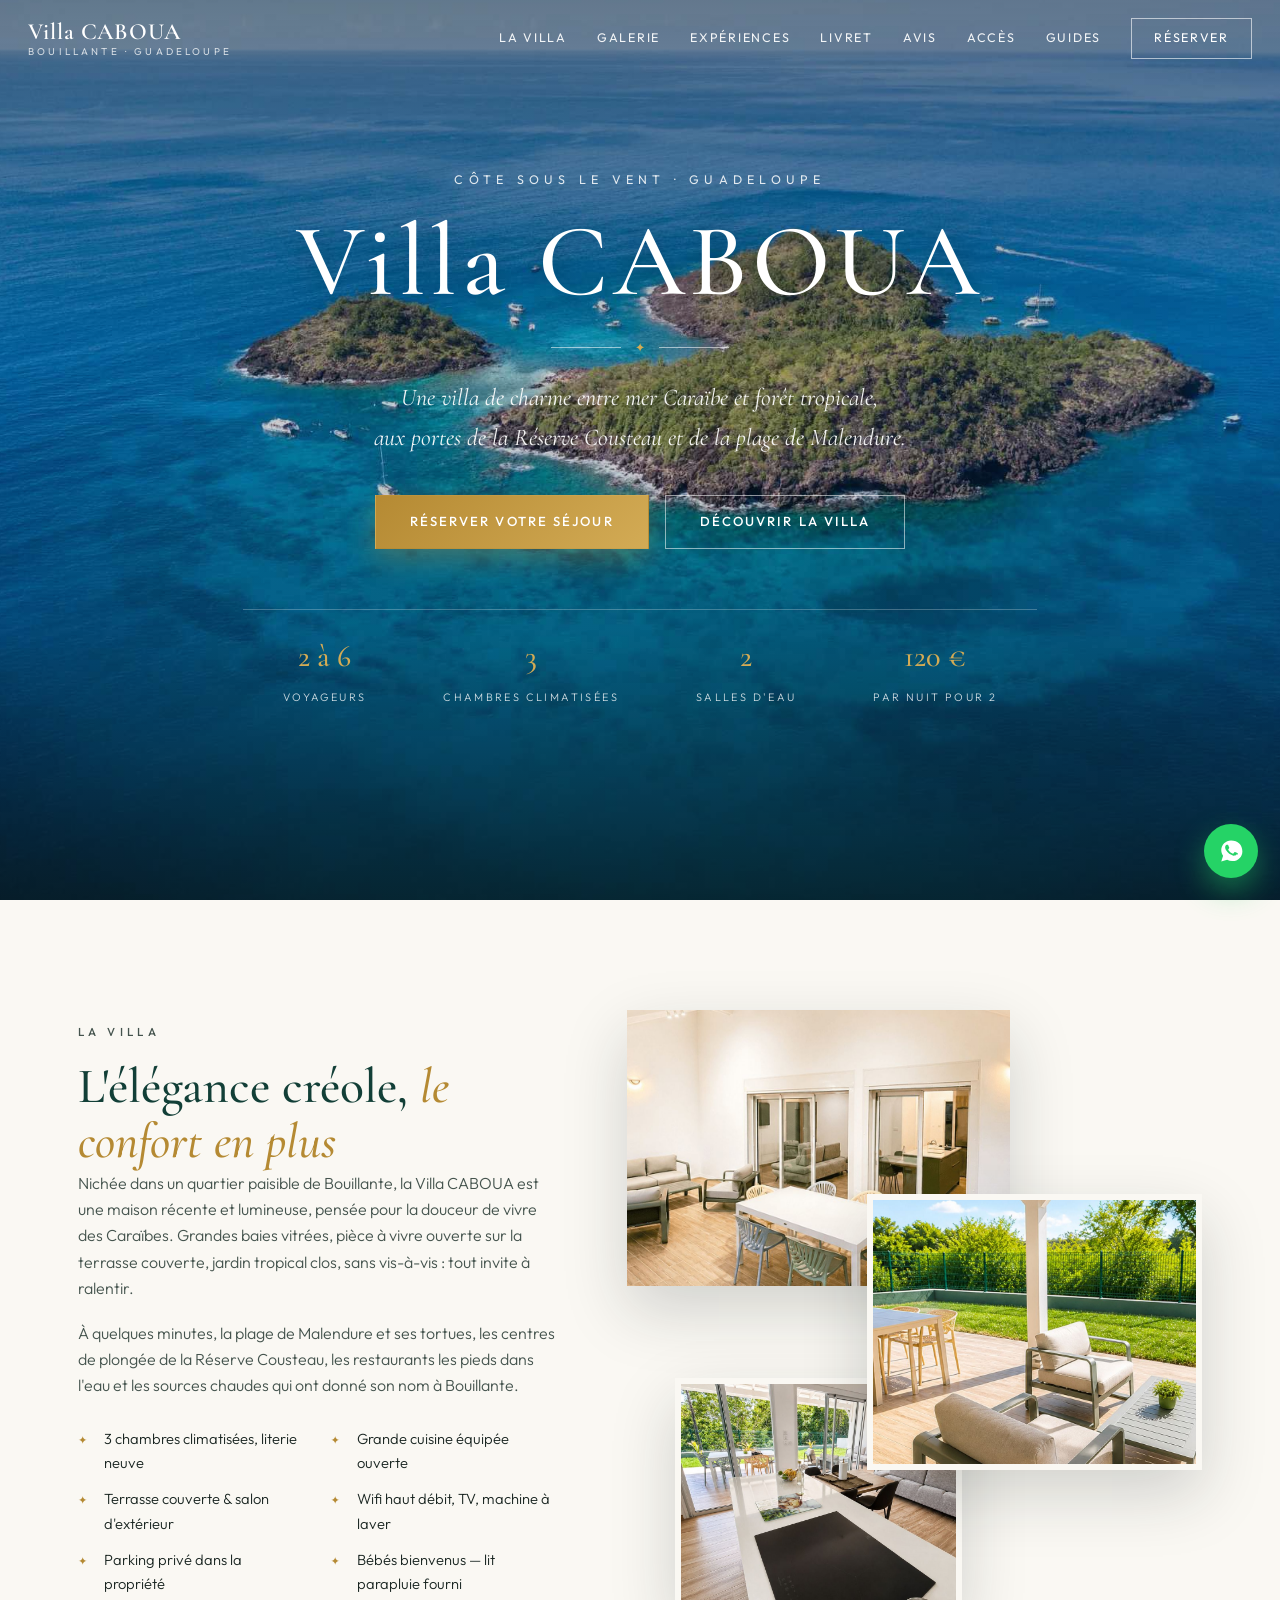
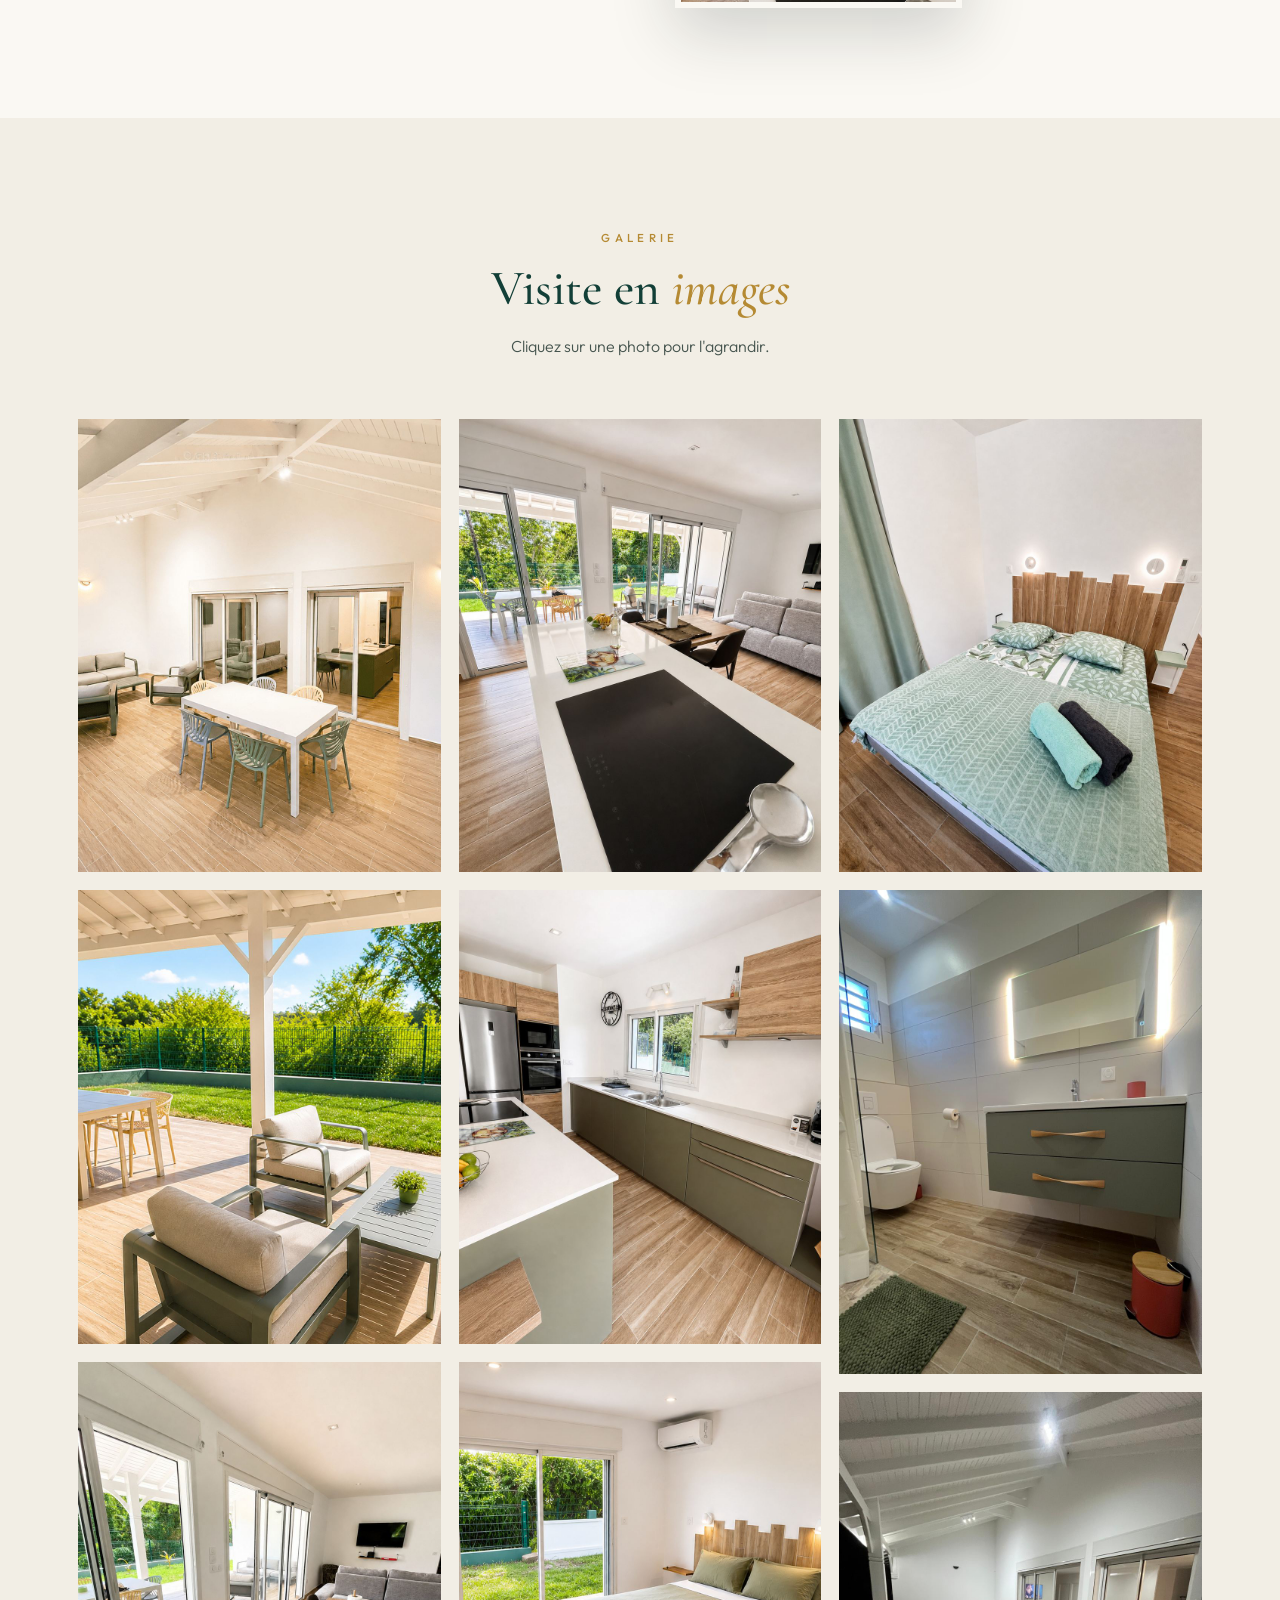
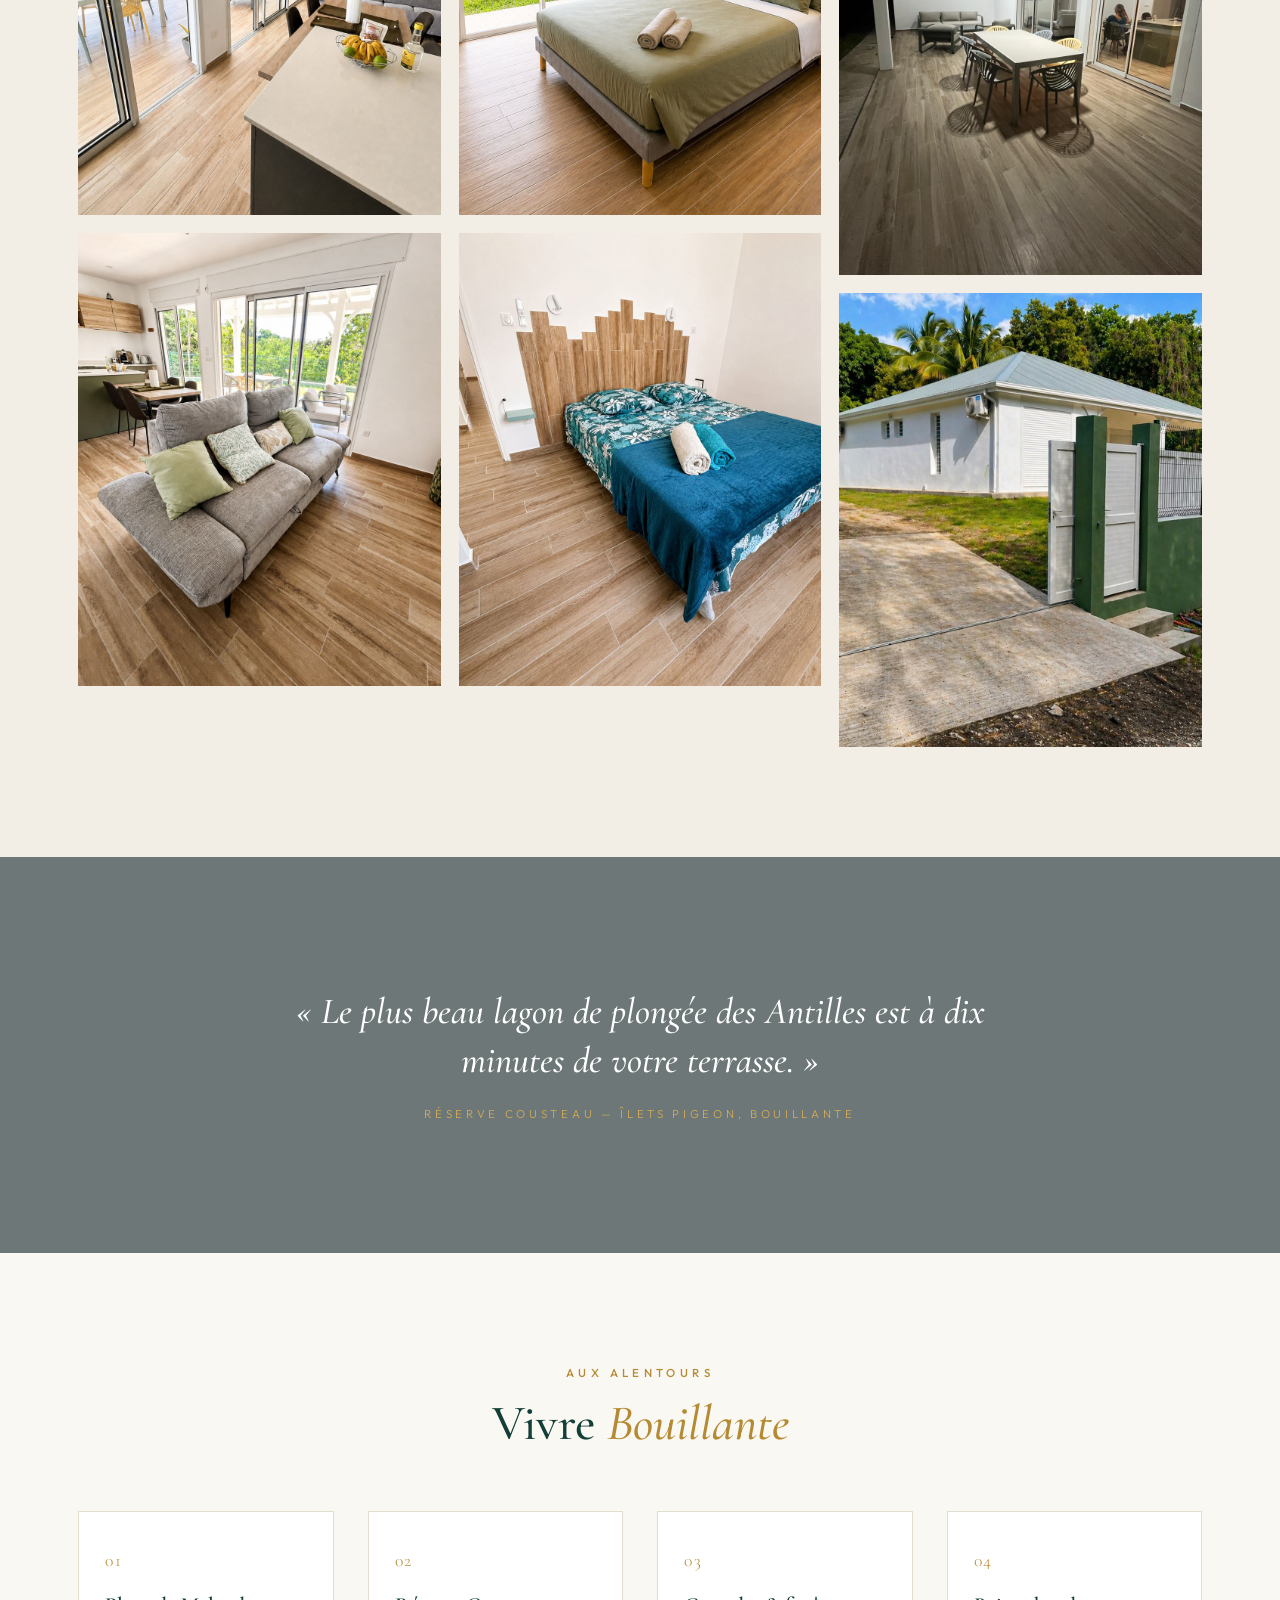
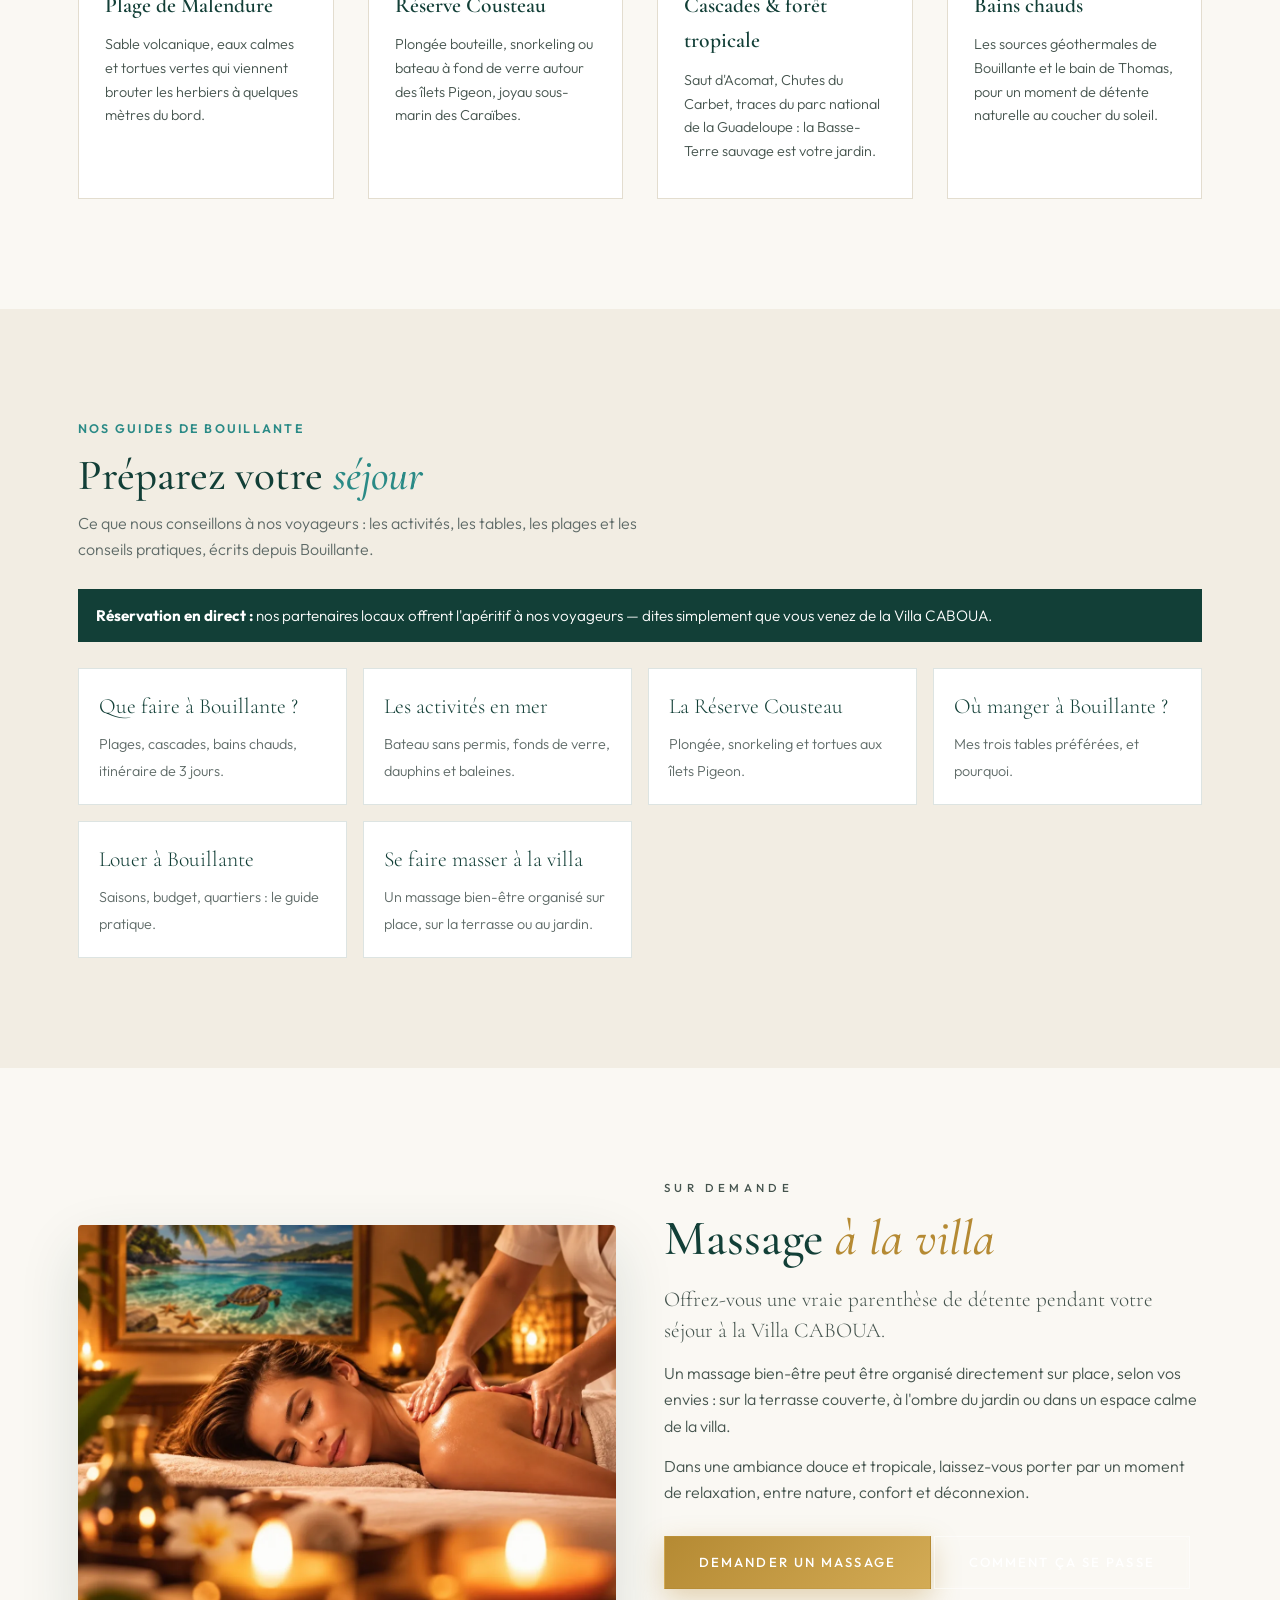
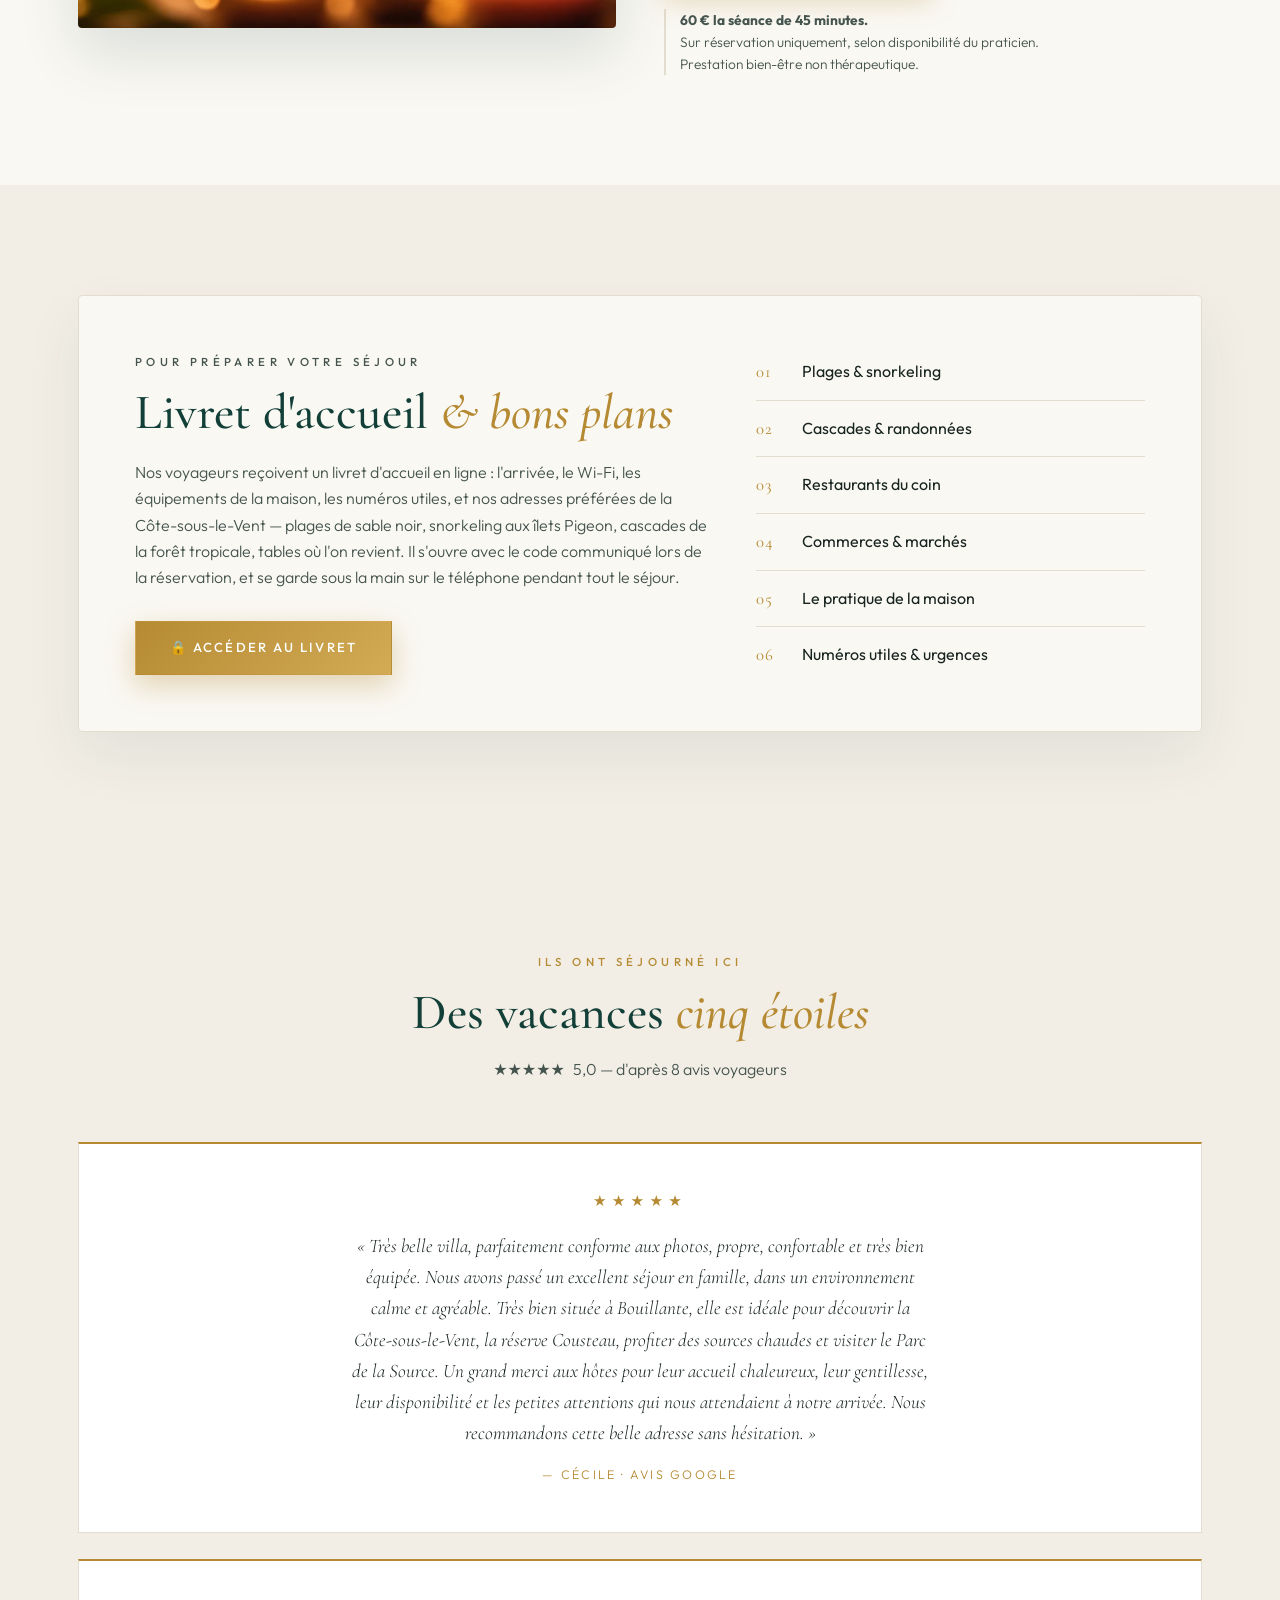
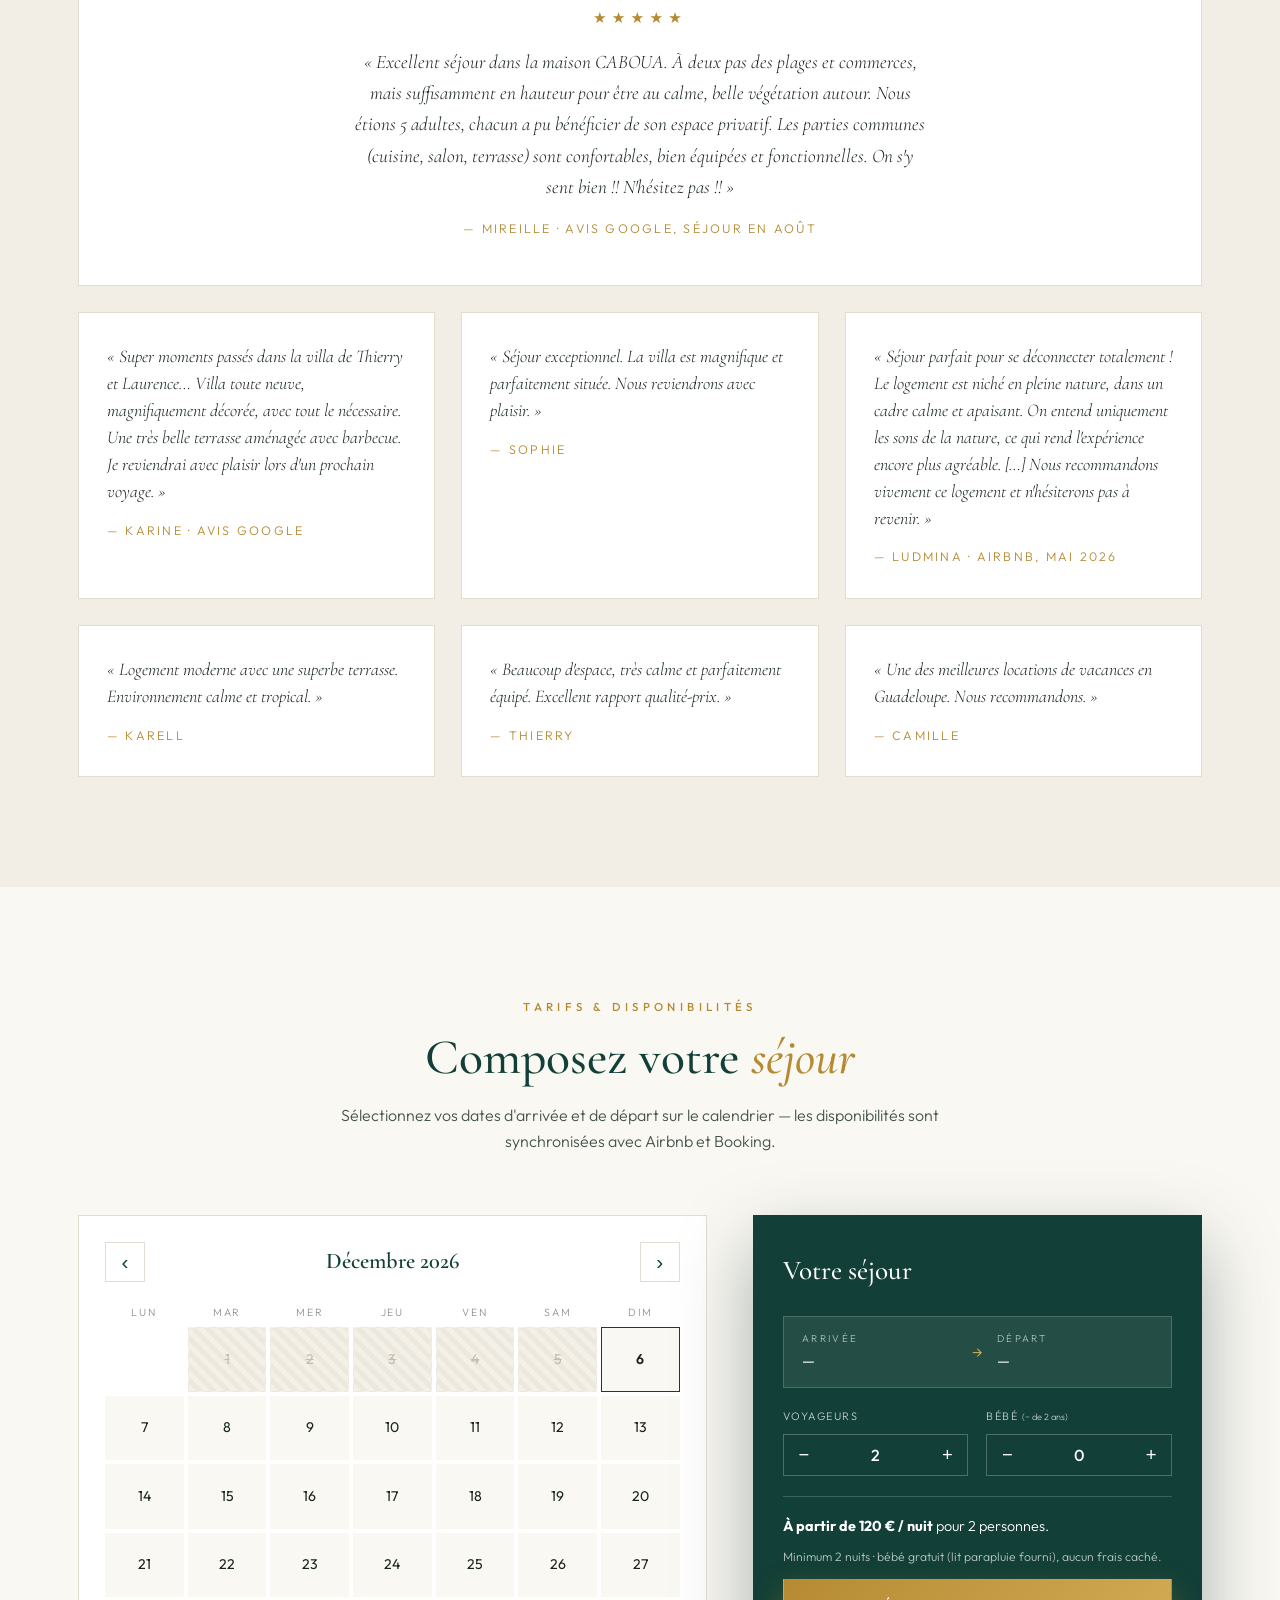
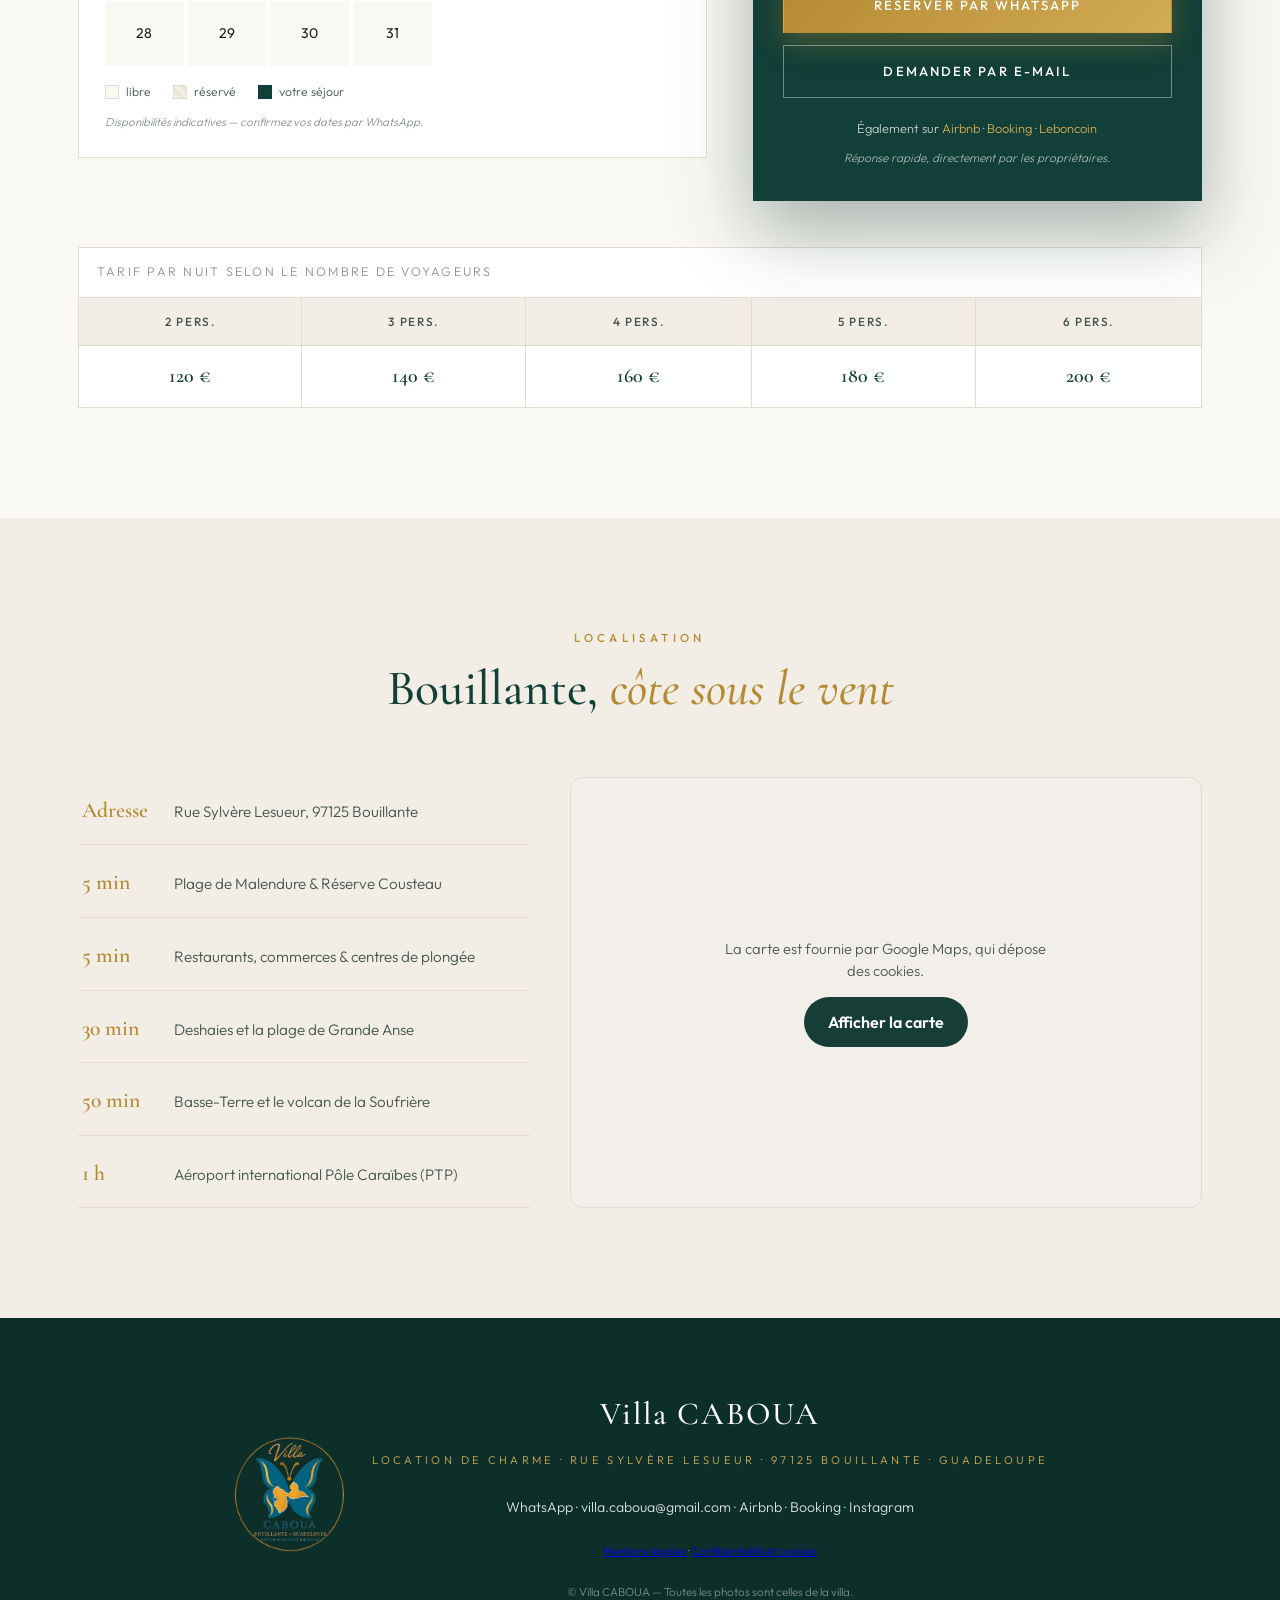
==== commit 1981e144: "Massage : afficher le tarif (60 EUR les 45 minutes) Tarif mis en evidence des l'introduction de la p" ====
--- a/index.html
+++ b/index.html
@@ -267,7 +267,7 @@
           <a class="btn btn-gold" href="https://wa.me/590690520616?text=Bonjour%2C%20je%20s%C3%A9journe%20%C3%A0%20la%20Villa%20CABOUA%20et%20je%20souhaiterais%20des%20informations%20sur%20le%20massage%20propos%C3%A9%20sur%20demande." target="_blank" rel="noopener">Demander un massage</a>
           <a class="btn btn-ghost" href="massage-bouillante.html">Comment ça se passe</a>
         </div>
-        <p class="service-mentions">Sur réservation uniquement, selon disponibilité du praticien.<br>Prestation bien-être non thérapeutique.</p>
+        <p class="service-mentions"><strong>60 € la séance de 45 minutes.</strong><br>Sur réservation uniquement, selon disponibilité du praticien.<br>Prestation bien-être non thérapeutique.</p>
       </div>
     </div>
   </div>
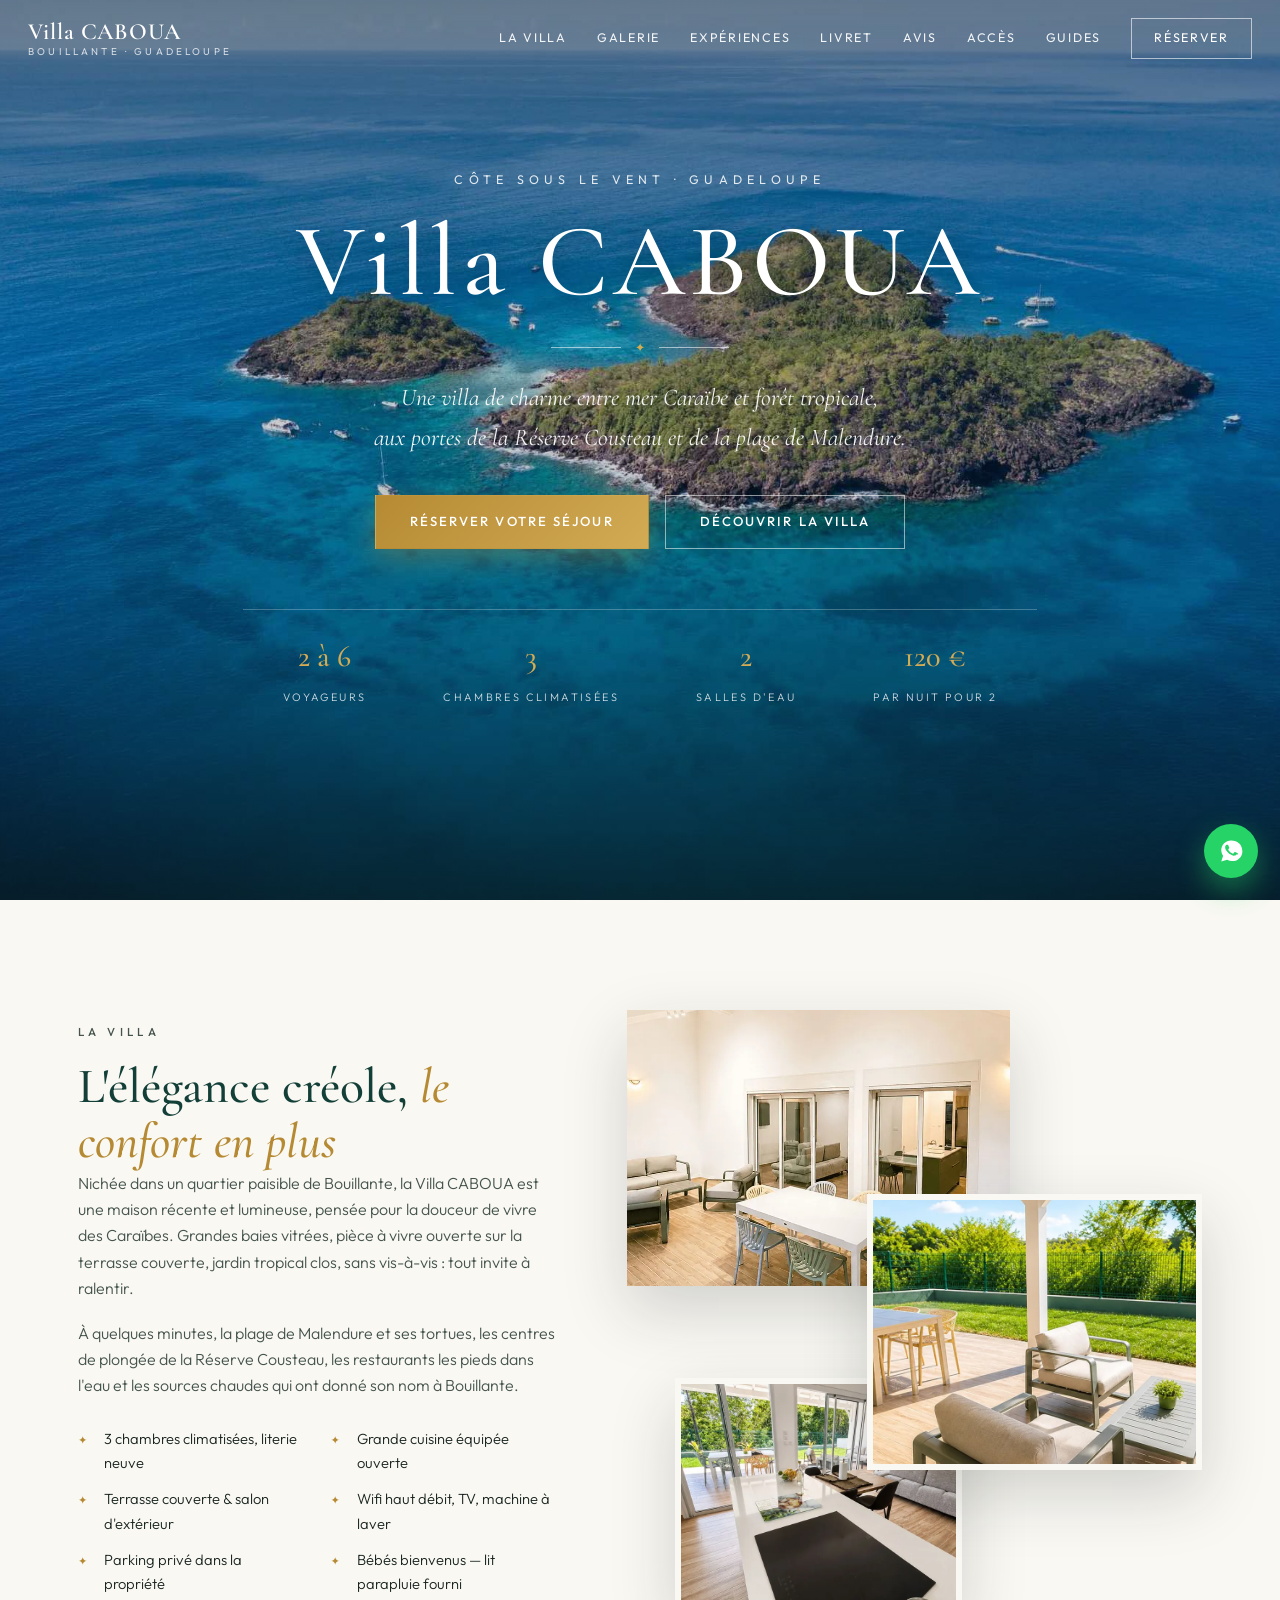
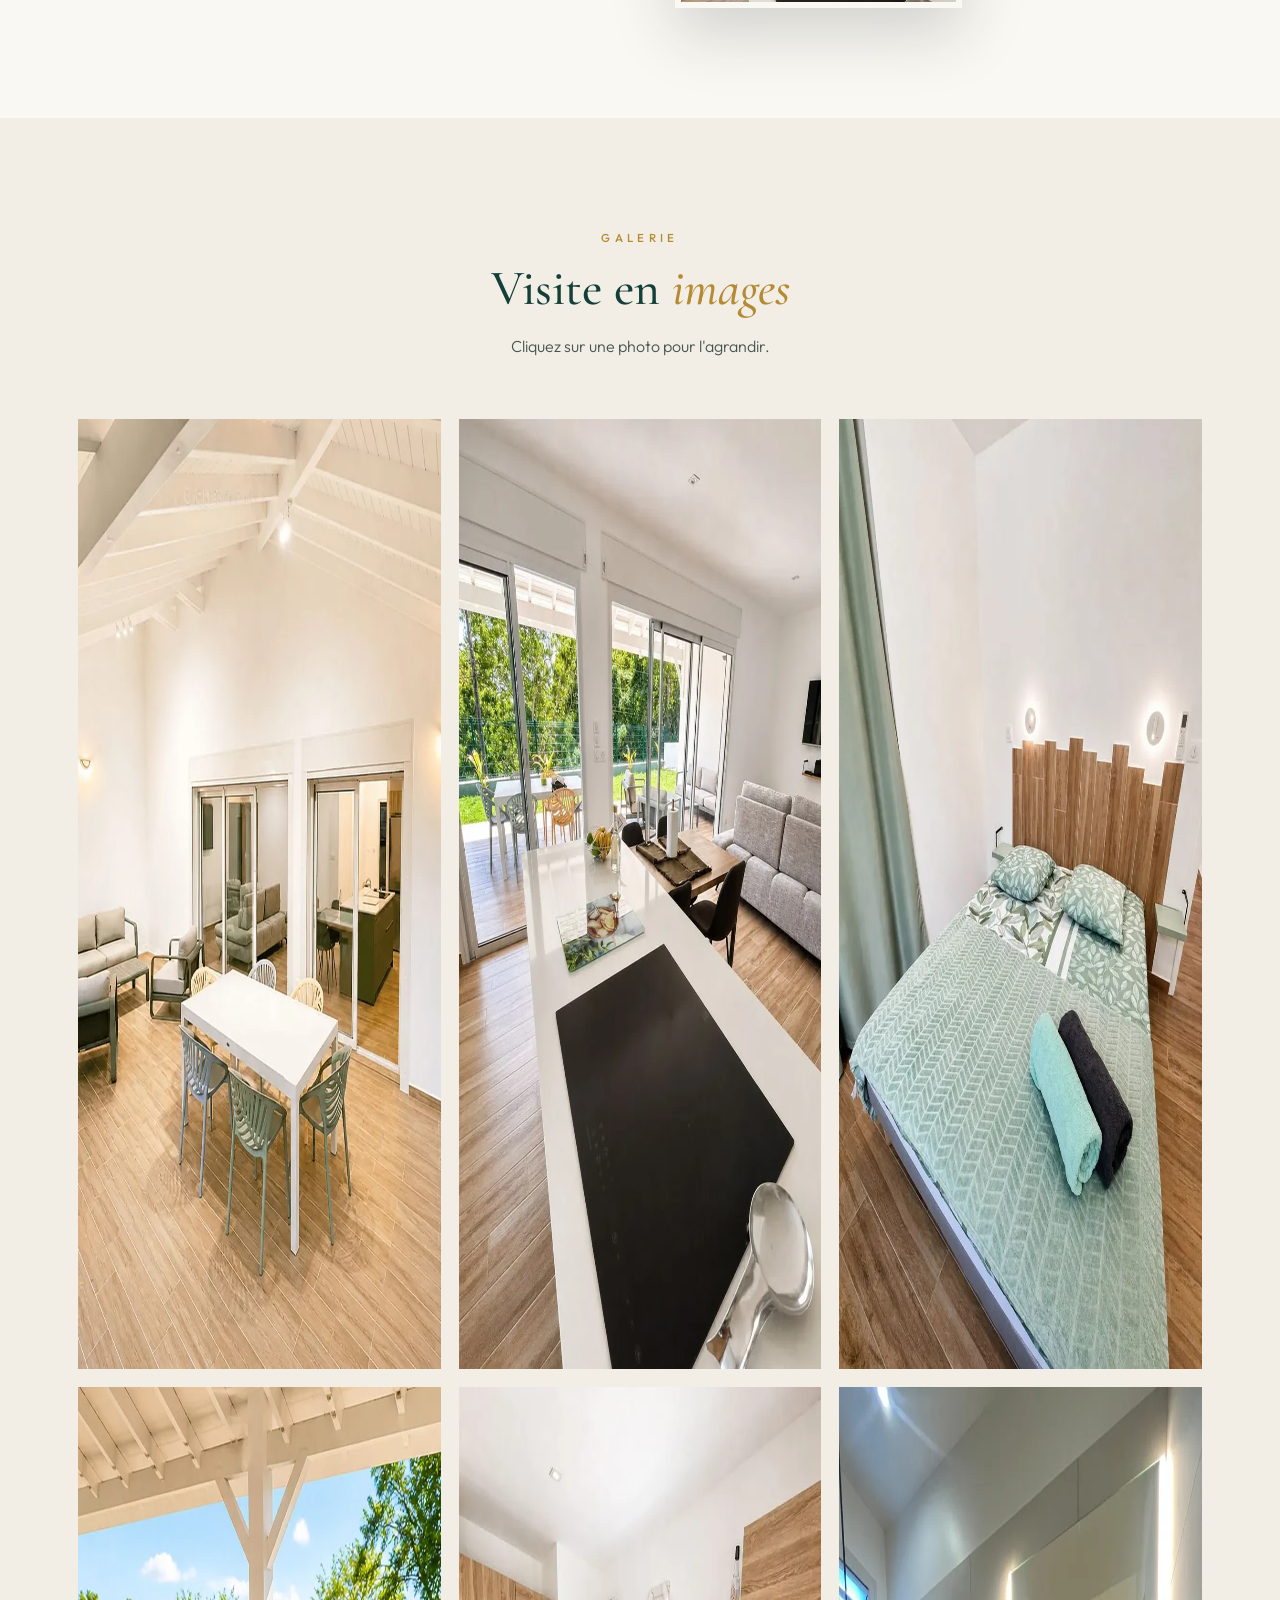
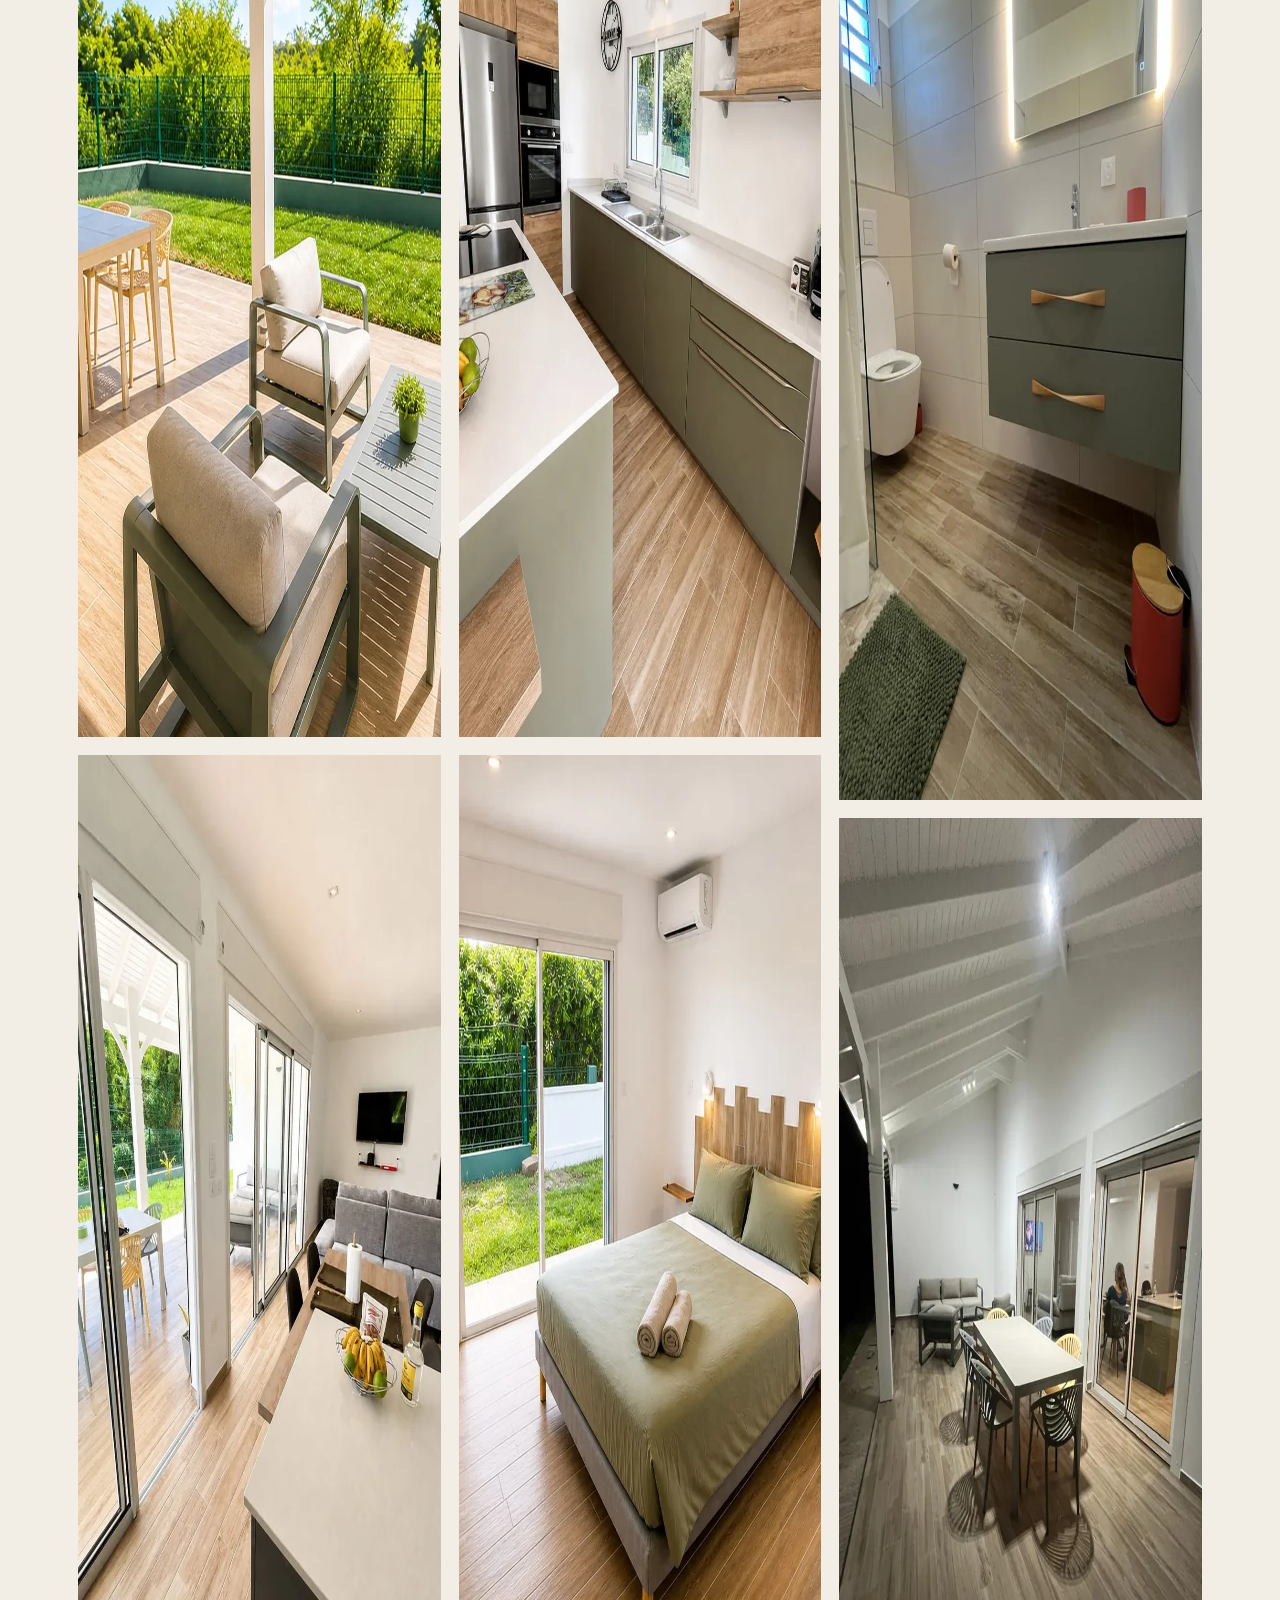
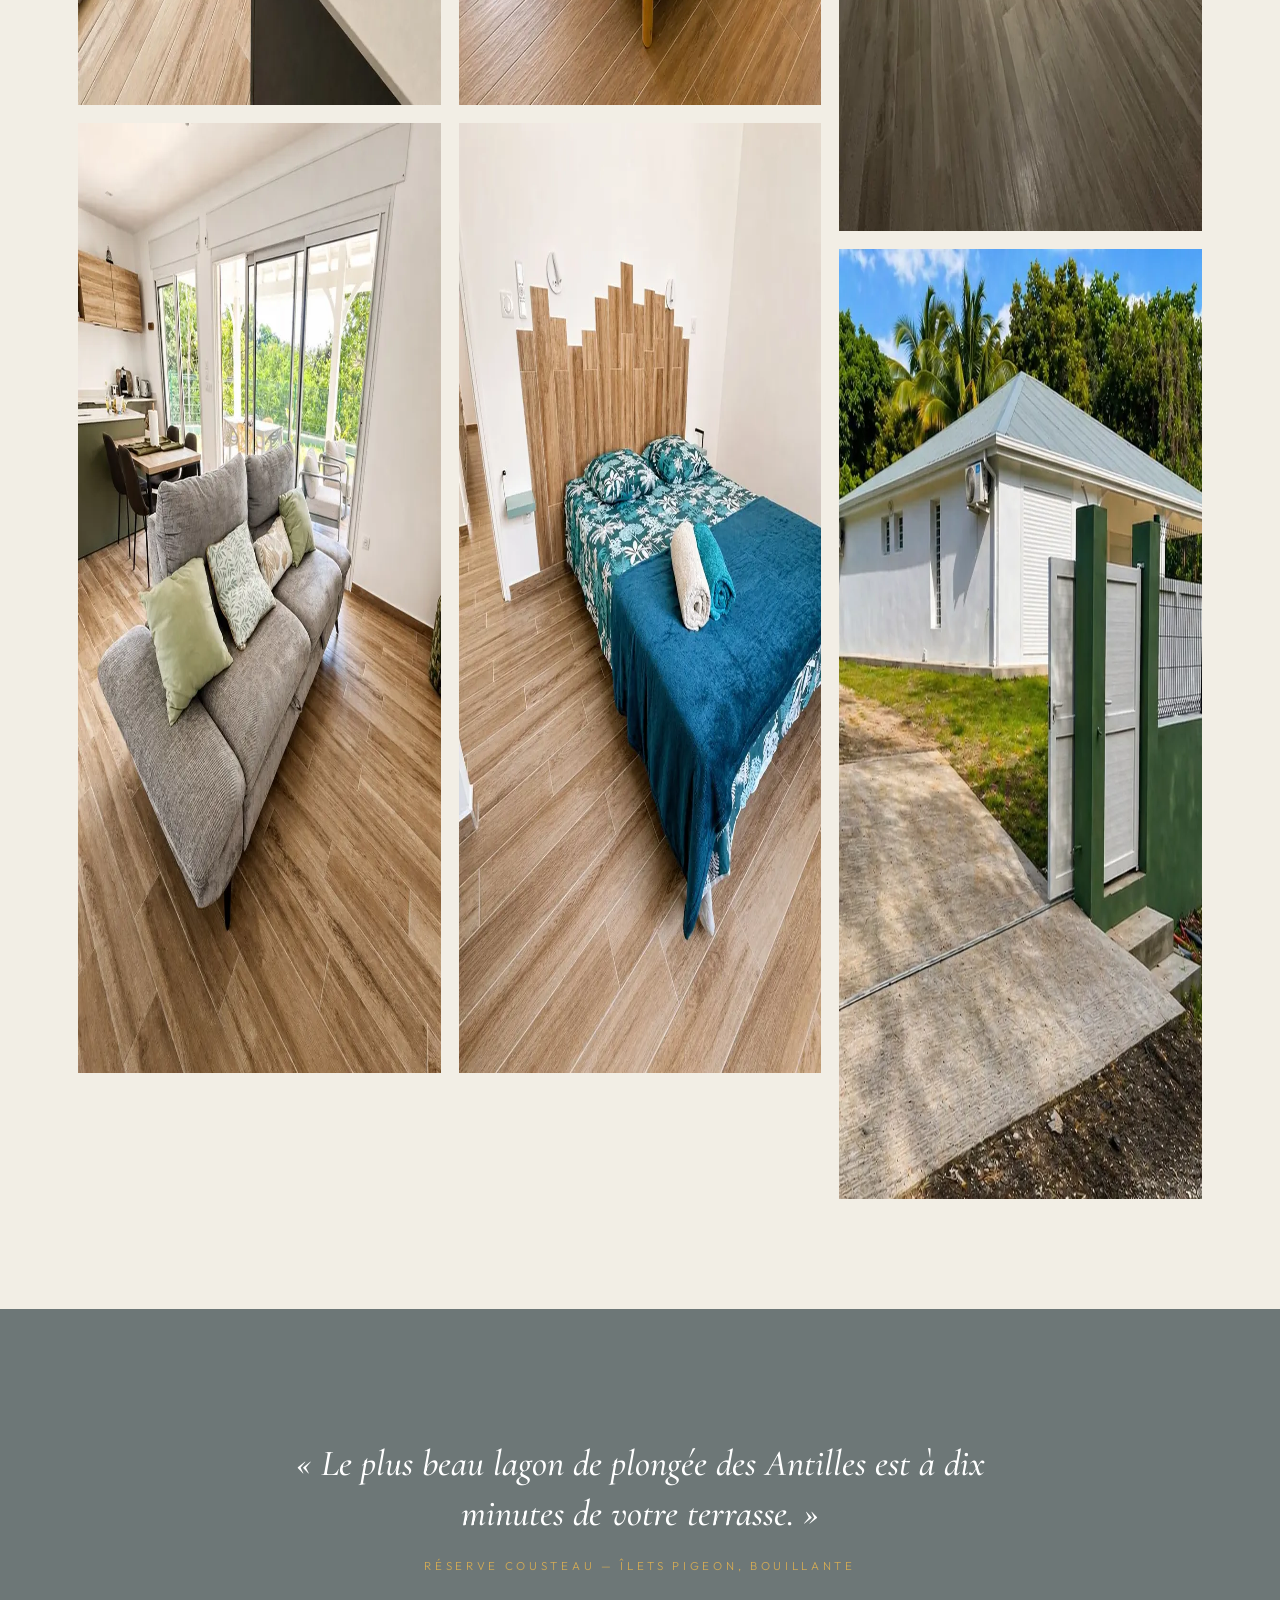
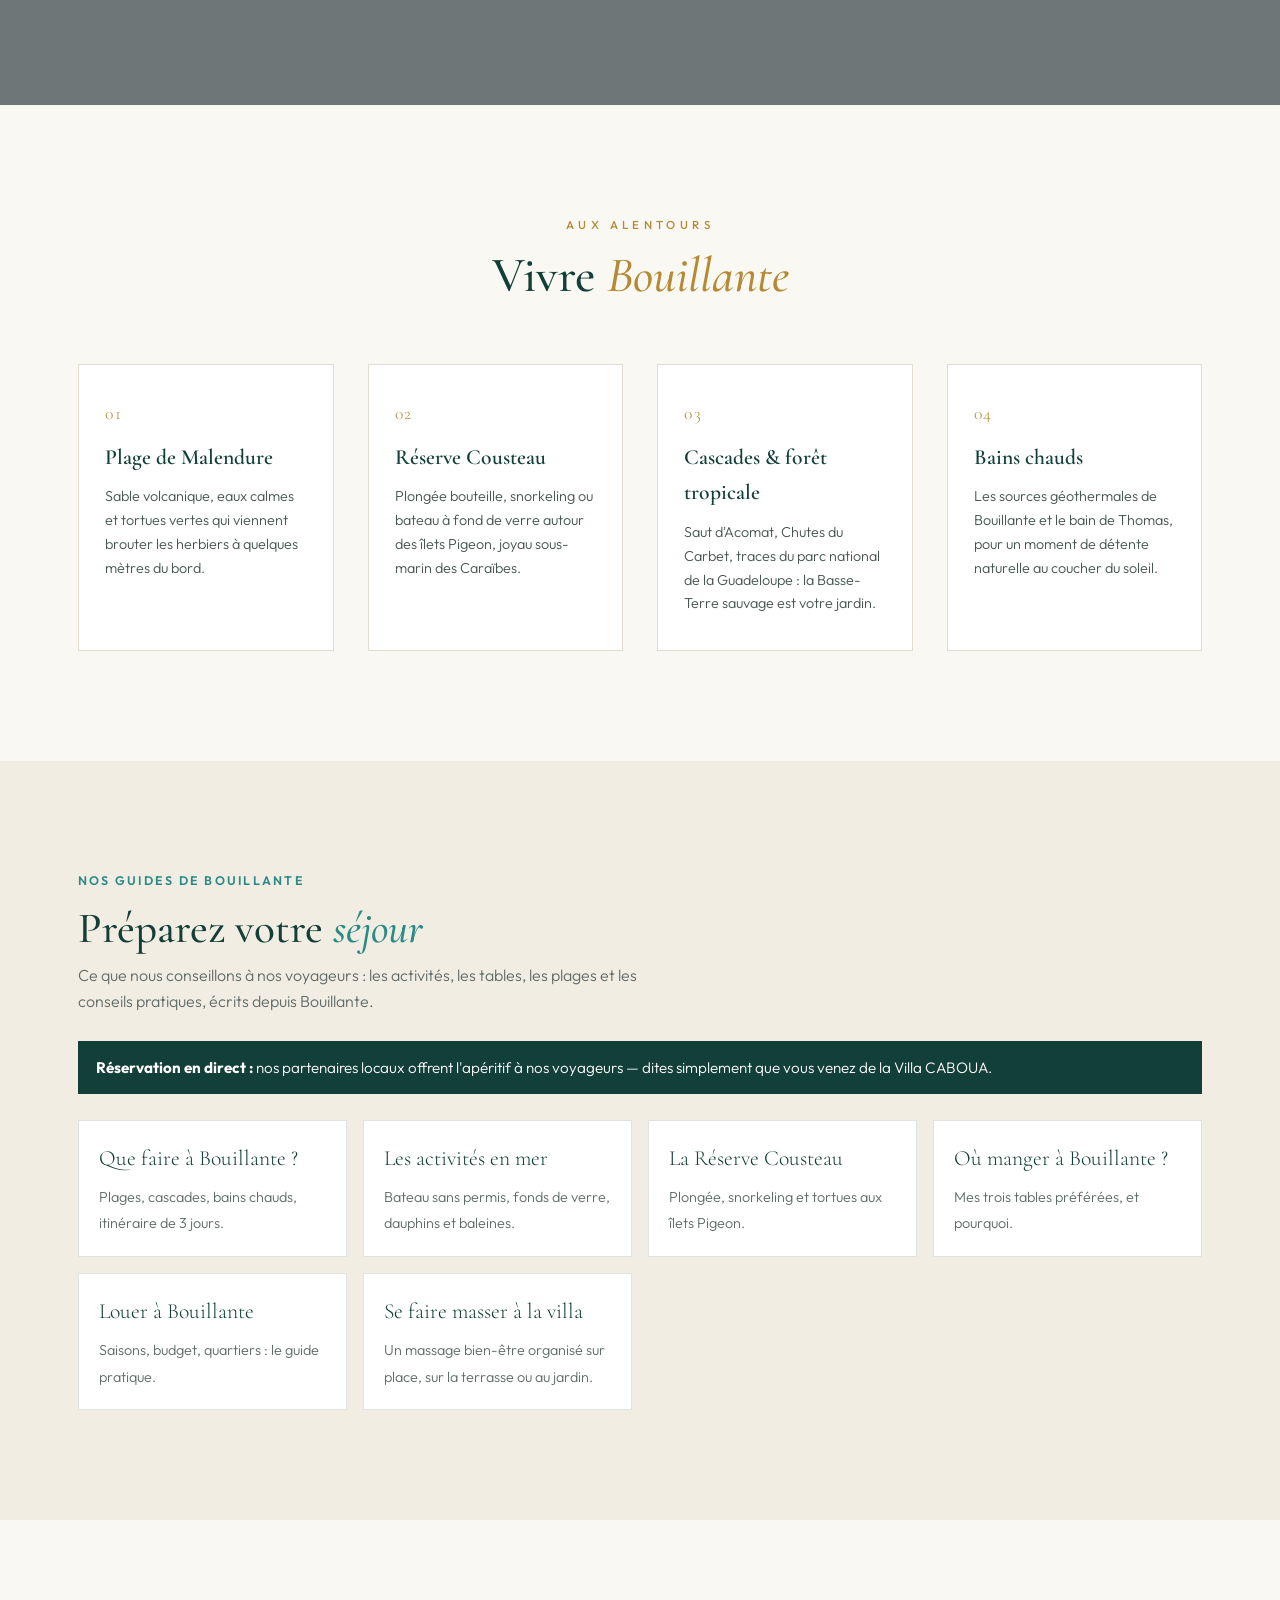
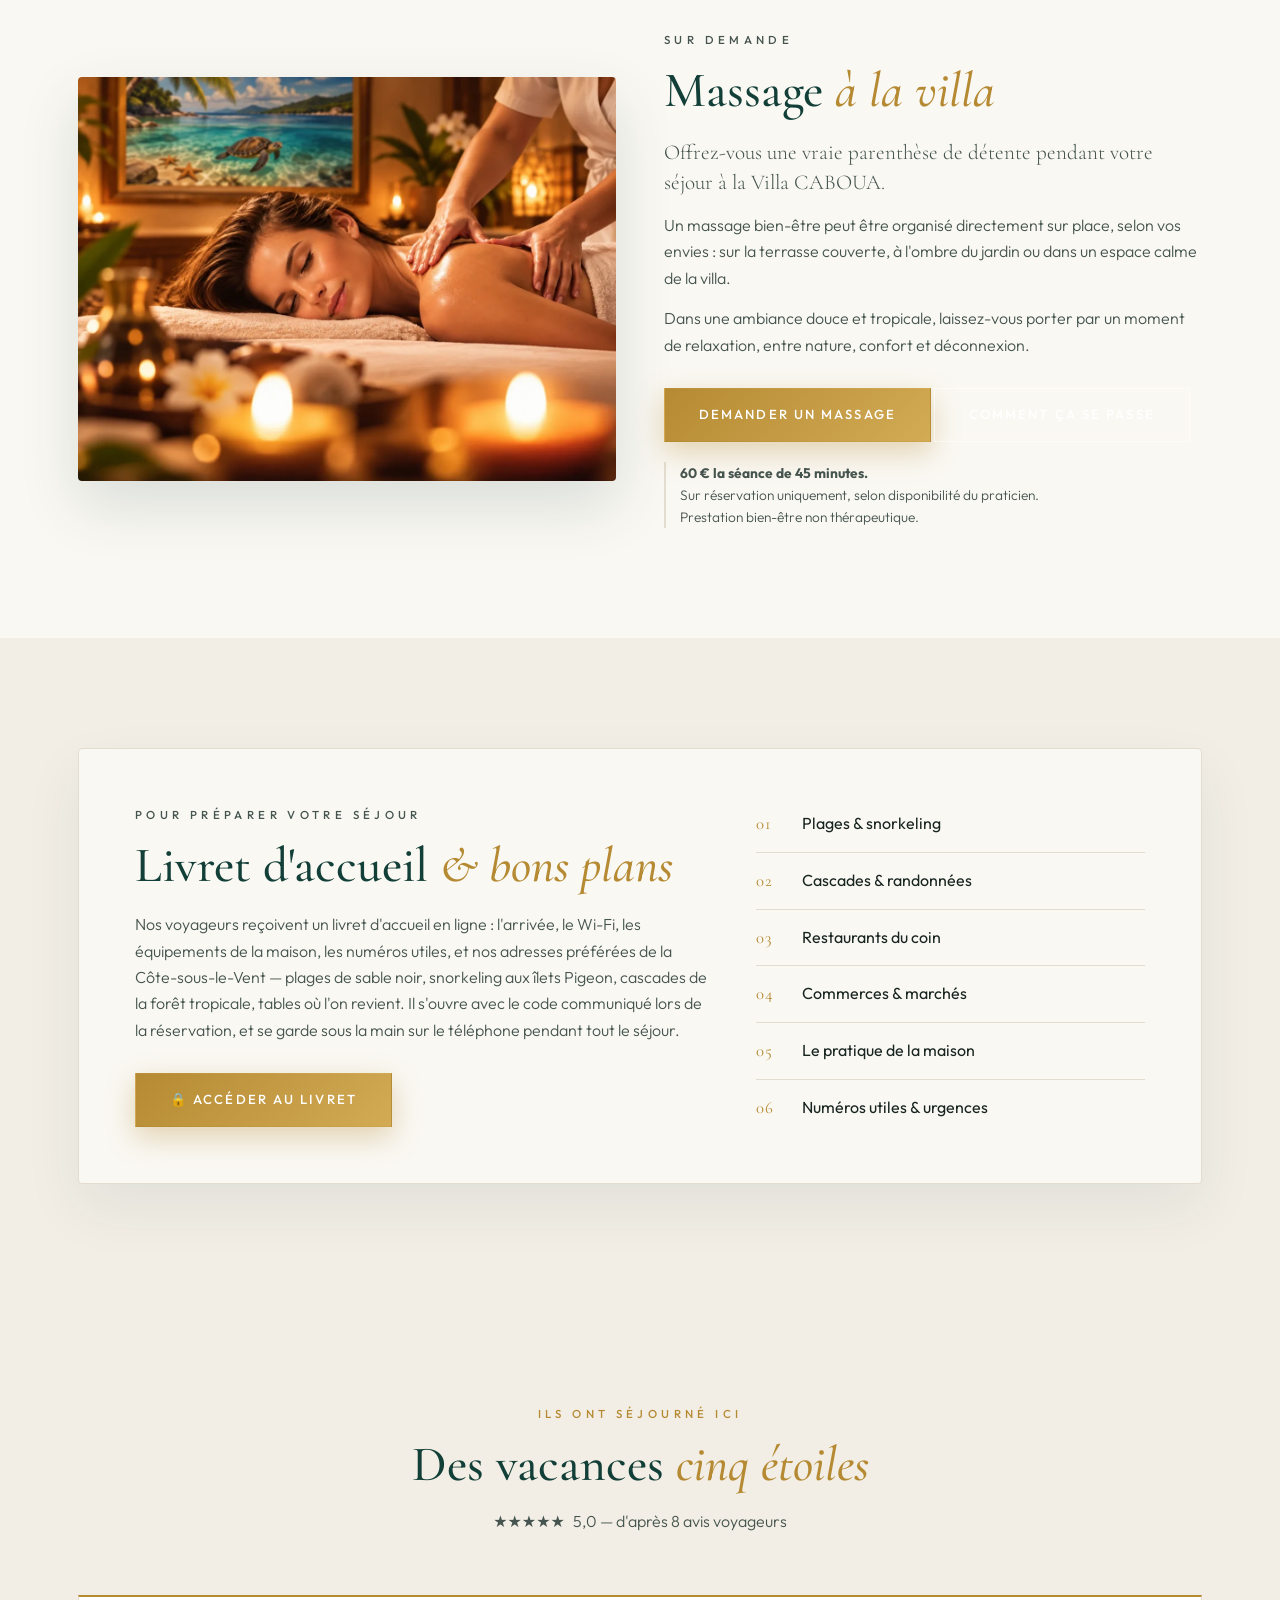
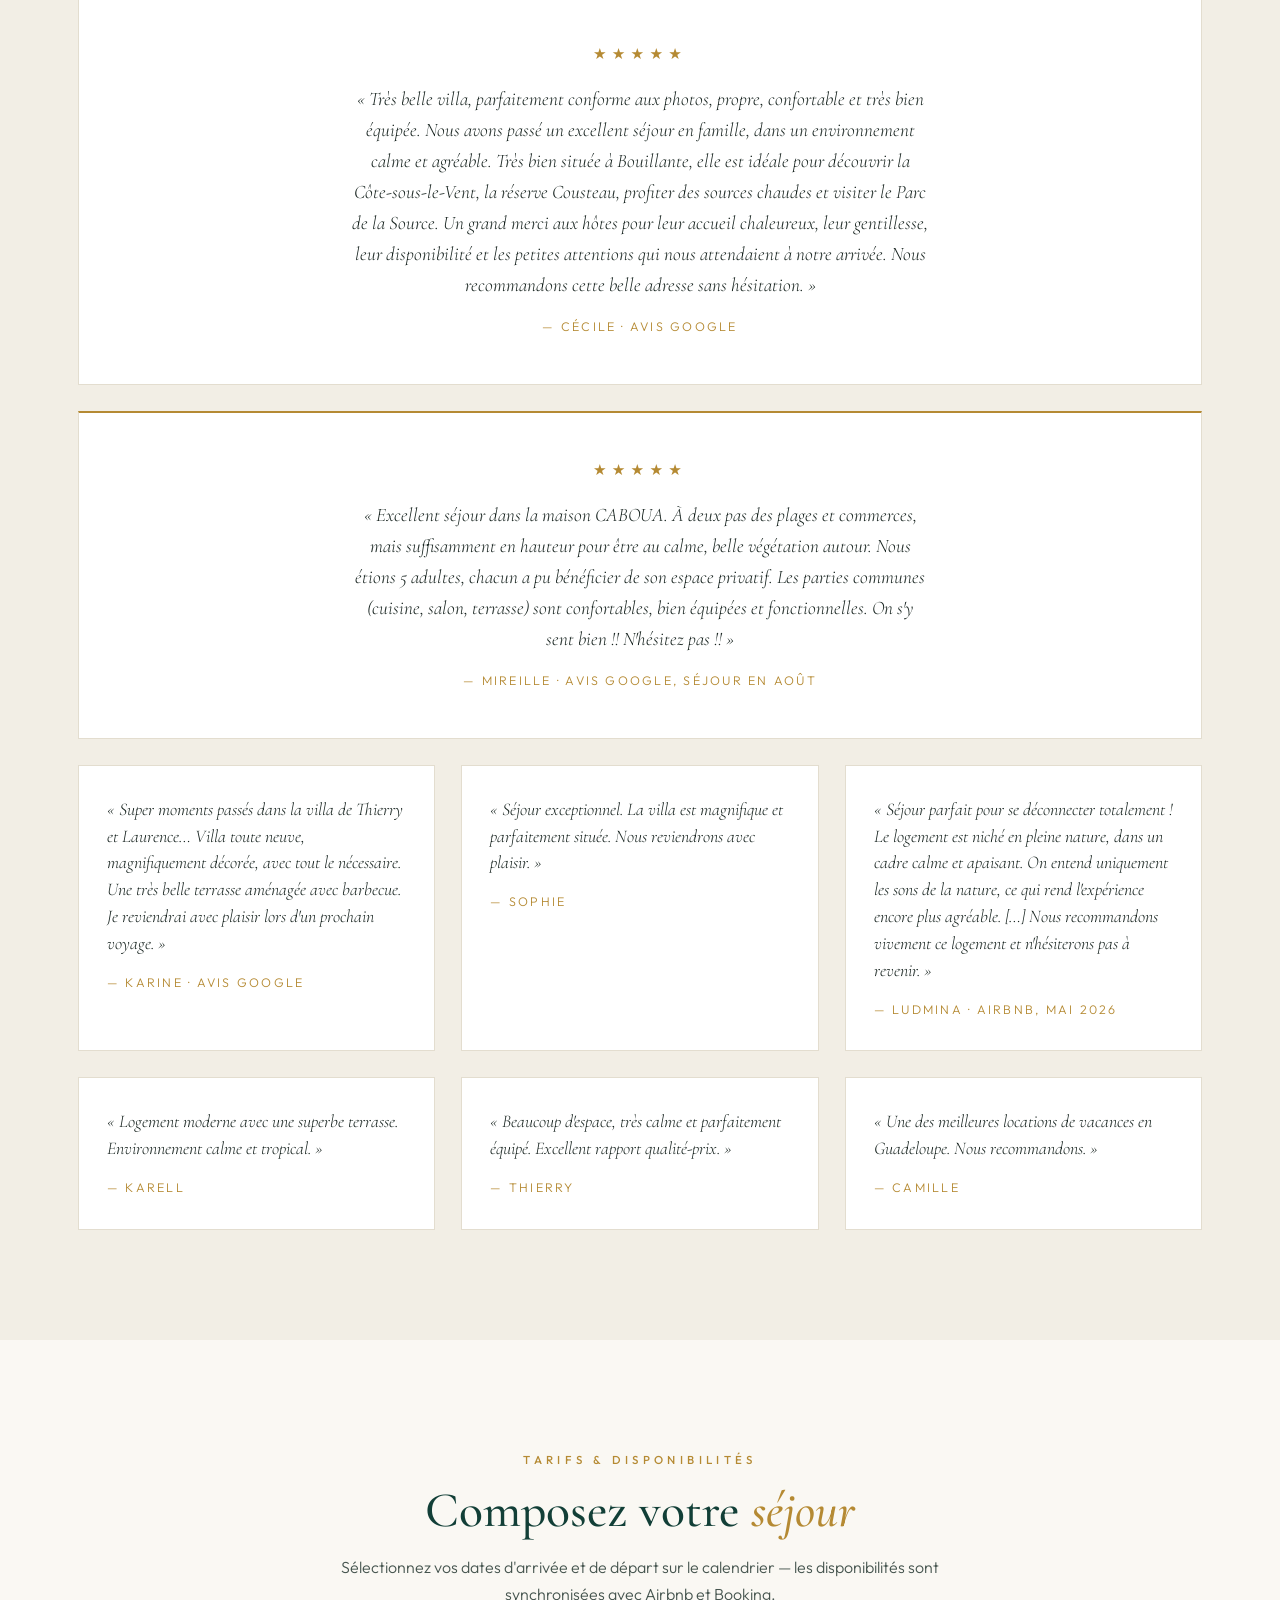
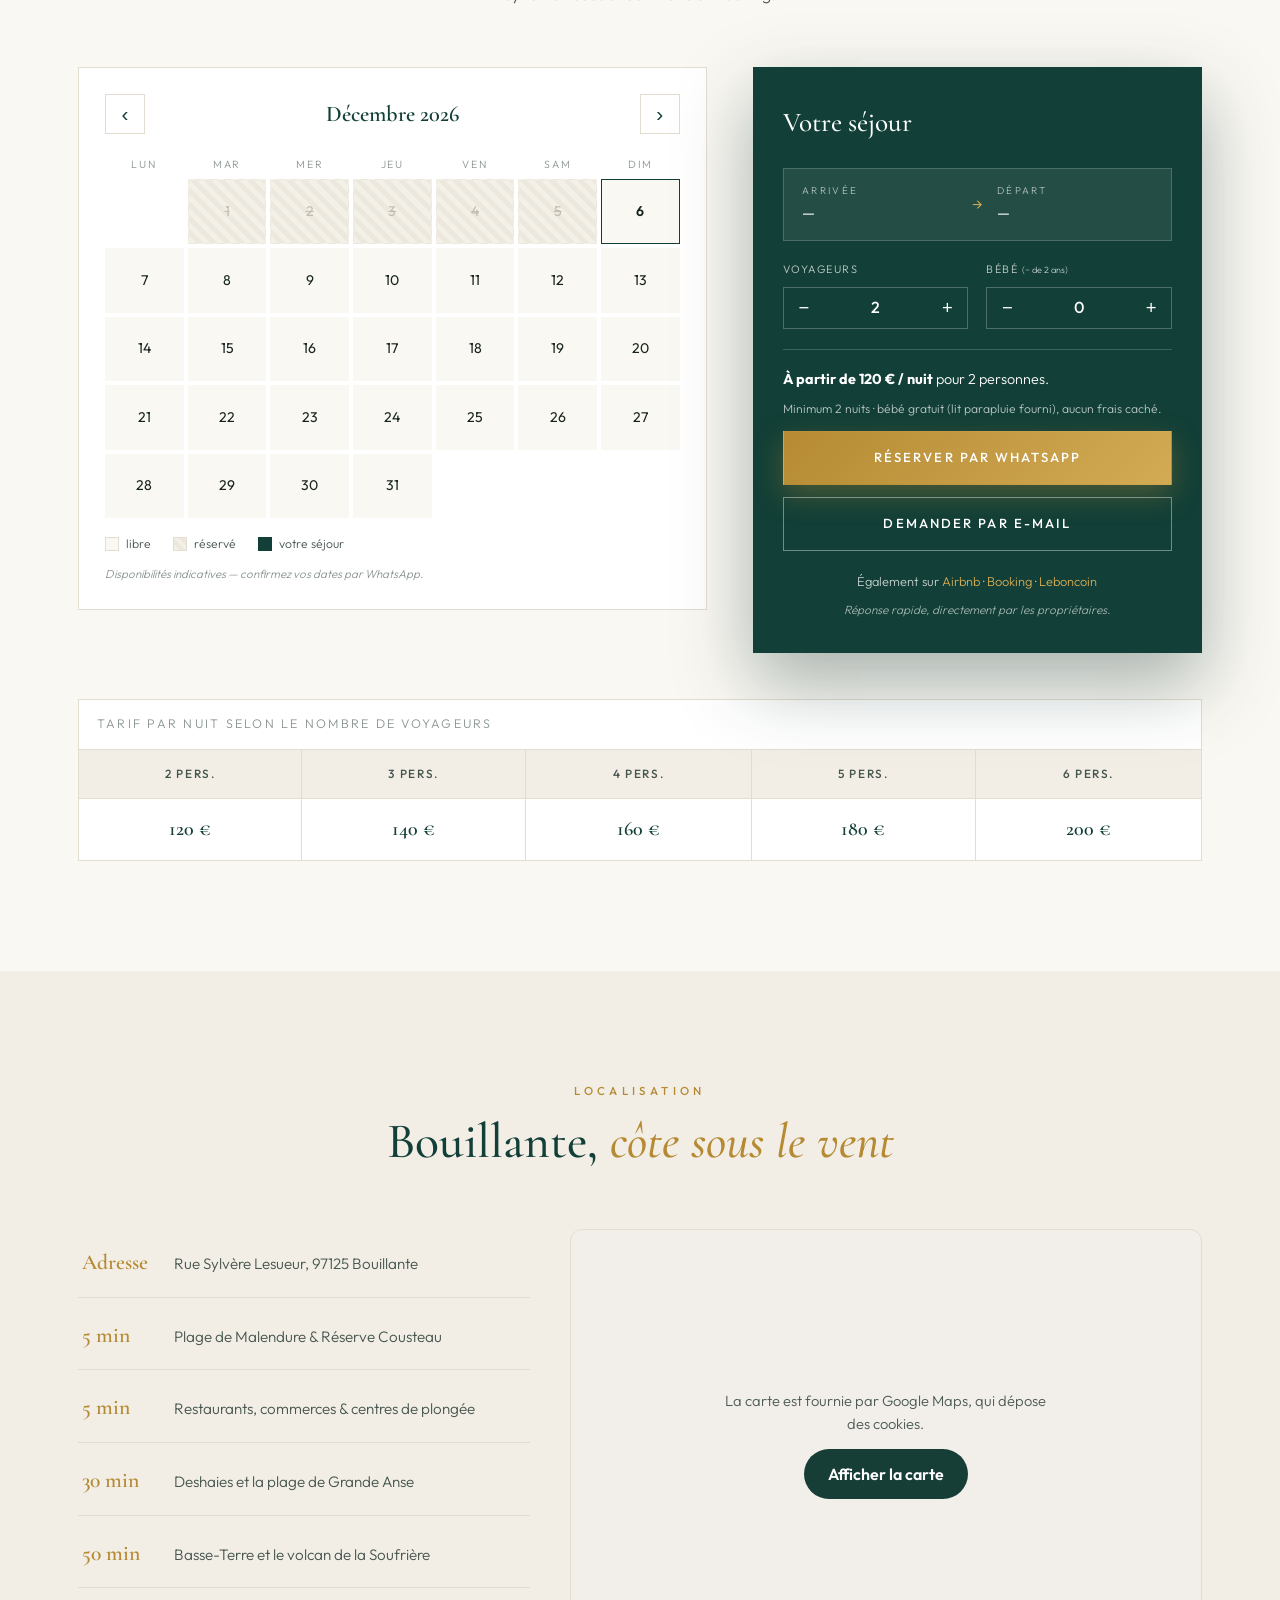
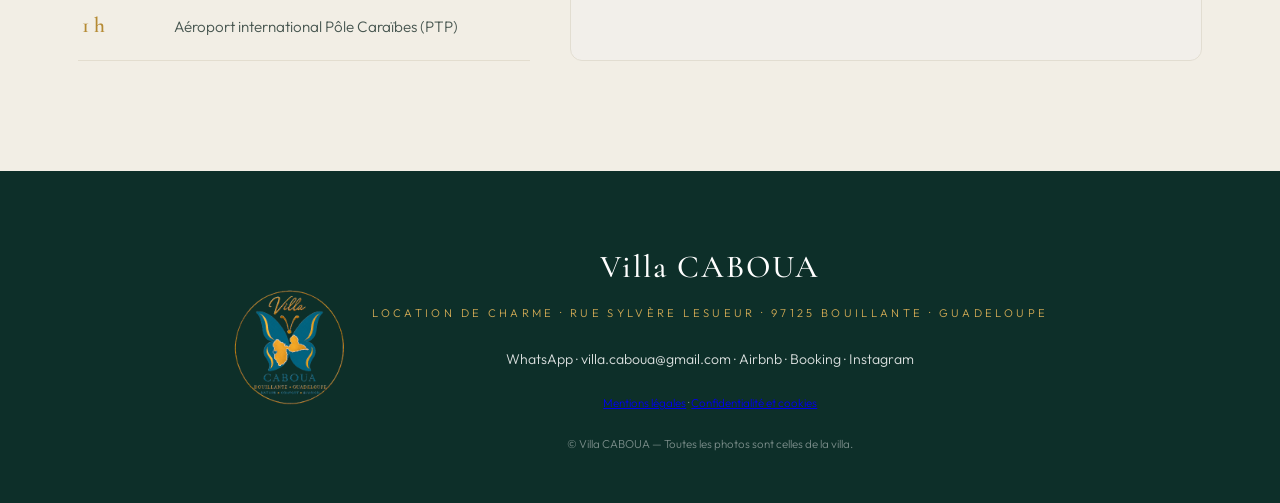
==== commit 06aa8a3f: "Galerie : vignettes WebP, photo pleine taille seulement au clic Les 12 photos de la galerie et du co" ====
--- a/index.html
+++ b/index.html
@@ -157,9 +157,9 @@
       </div>
 
       <div class="villa-photos reveal">
-        <figure class="vp vp-1"><img src="images/varangue.jpg" alt="La varangue couverte de la Villa CABOUA, table pour six personnes" loading="lazy" decoding="async"></figure>
-        <figure class="vp vp-2"><img src="images/terrasse-salon.jpg" alt="La terrasse couverte et son salon lounge sur le jardin" loading="lazy" decoding="async"></figure>
-        <figure class="vp vp-3"><img src="images/cuisine-ilot.jpg" alt="La cuisine équipée et son îlot central" loading="lazy" decoding="async"></figure>
+        <figure class="vp vp-1"><img src="images/mini/varangue.webp" data-full="images/varangue.jpg" width="760" height="950" alt="La varangue couverte de la Villa CABOUA, table pour six personnes" loading="lazy" decoding="async"></figure>
+        <figure class="vp vp-2"><img src="images/mini/terrasse-salon.webp" data-full="images/terrasse-salon.jpg" width="760" height="950" alt="La terrasse couverte et son salon lounge sur le jardin" loading="lazy" decoding="async"></figure>
+        <figure class="vp vp-3"><img src="images/mini/cuisine-ilot.webp" data-full="images/cuisine-ilot.jpg" width="760" height="950" alt="La cuisine équipée et son îlot central" loading="lazy" decoding="async"></figure>
       </div>
     </div>
   </div>
@@ -175,18 +175,18 @@
     </div>
 
     <div class="gallery reveal" id="gallery">
-      <figure data-caption="La varangue, grande pièce de vie couverte"><img src="images/varangue.jpg" alt="Varangue couverte avec table pour six personnes, Villa CABOUA à Bouillante" loading="lazy" decoding="async"></figure>
-      <figure data-caption="La terrasse et son salon lounge"><img src="images/terrasse-salon.jpg" alt="Terrasse couverte avec fauteuils lounge ouverte sur le jardin tropical" loading="lazy" decoding="async"></figure>
-      <figure data-caption="La pièce à vivre, ouverte sur la terrasse"><img src="images/piece-a-vivre-2.jpg" alt="Séjour ouvert sur la terrasse par de larges baies vitrées" loading="lazy" decoding="async"></figure>
-      <figure data-caption="Le salon et son canapé confortable"><img src="images/salon-2.jpg" alt="Canapé gris avec coussins verts dans le séjour lumineux" loading="lazy" decoding="async"></figure>
-      <figure data-caption="La cuisine et son îlot central"><img src="images/cuisine-ilot.jpg" alt="Îlot central avec plaque à induction ouvert sur le séjour" loading="lazy" decoding="async"></figure>
-      <figure data-caption="La cuisine entièrement équipée"><img src="images/cuisine-2.jpg" alt="Cuisine équipée avec four, micro-ondes et grand réfrigérateur" loading="lazy" decoding="async"></figure>
-      <figure data-caption="La chambre parentale, accès au jardin"><img src="images/chambre-verte.jpg" alt="Chambre climatisée avec lit king size et accès direct au jardin" loading="lazy" decoding="async"></figure>
-      <figure data-caption="La deuxième chambre climatisée"><img src="images/chambre-turquoise.jpg" alt="Chambre climatisée avec tête de lit en bois et linge turquoise" loading="lazy" decoding="async"></figure>
-      <figure data-caption="La troisième chambre climatisée"><img src="images/chambre-menthe.jpg" alt="Chambre climatisée aux tons vert d eau avec liseuses individuelles" loading="lazy" decoding="async"></figure>
-      <figure data-caption="La salle d eau"><img src="images/salle-eau.jpeg" alt="Salle d eau moderne avec douche à l italienne" loading="lazy" decoding="async"></figure>
-      <figure data-caption="La terrasse à la tombée du jour"><img src="images/terrasse-soir.jpeg" alt="Terrasse couverte éclairée à la tombée de la nuit" loading="lazy" decoding="async"></figure>
-      <figure data-caption="L entrée et le parking privé"><img src="images/facade-entree.jpg" alt="Façade de la villa avec portail et parking privé dans la propriété" loading="lazy" decoding="async"></figure>
+      <figure data-caption="La varangue, grande pièce de vie couverte"><img src="images/mini/varangue.webp" data-full="images/varangue.jpg" width="760" height="950" alt="Varangue couverte avec table pour six personnes, Villa CABOUA à Bouillante" loading="lazy" decoding="async"></figure>
+      <figure data-caption="La terrasse et son salon lounge"><img src="images/mini/terrasse-salon.webp" data-full="images/terrasse-salon.jpg" width="760" height="950" alt="Terrasse couverte avec fauteuils lounge ouverte sur le jardin tropical" loading="lazy" decoding="async"></figure>
+      <figure data-caption="La pièce à vivre, ouverte sur la terrasse"><img src="images/mini/piece-a-vivre-2.webp" data-full="images/piece-a-vivre-2.jpg" width="760" height="950" alt="Séjour ouvert sur la terrasse par de larges baies vitrées" loading="lazy" decoding="async"></figure>
+      <figure data-caption="Le salon et son canapé confortable"><img src="images/mini/salon-2.webp" data-full="images/salon-2.jpg" width="760" height="950" alt="Canapé gris avec coussins verts dans le séjour lumineux" loading="lazy" decoding="async"></figure>
+      <figure data-caption="La cuisine et son îlot central"><img src="images/mini/cuisine-ilot.webp" data-full="images/cuisine-ilot.jpg" width="760" height="950" alt="Îlot central avec plaque à induction ouvert sur le séjour" loading="lazy" decoding="async"></figure>
+      <figure data-caption="La cuisine entièrement équipée"><img src="images/mini/cuisine-2.webp" data-full="images/cuisine-2.jpg" width="760" height="950" alt="Cuisine équipée avec four, micro-ondes et grand réfrigérateur" loading="lazy" decoding="async"></figure>
+      <figure data-caption="La chambre parentale, accès au jardin"><img src="images/mini/chambre-verte.webp" data-full="images/chambre-verte.jpg" width="760" height="950" alt="Chambre climatisée avec lit king size et accès direct au jardin" loading="lazy" decoding="async"></figure>
+      <figure data-caption="La deuxième chambre climatisée"><img src="images/mini/chambre-turquoise.webp" data-full="images/chambre-turquoise.jpg" width="760" height="950" alt="Chambre climatisée avec tête de lit en bois et linge turquoise" loading="lazy" decoding="async"></figure>
+      <figure data-caption="La troisième chambre climatisée"><img src="images/mini/chambre-menthe.webp" data-full="images/chambre-menthe.jpg" width="760" height="950" alt="Chambre climatisée aux tons vert d eau avec liseuses individuelles" loading="lazy" decoding="async"></figure>
+      <figure data-caption="La salle d eau"><img src="images/mini/salle-eau.webp" data-full="images/salle-eau.jpeg" width="760" height="1013" alt="Salle d eau moderne avec douche à l italienne" loading="lazy" decoding="async"></figure>
+      <figure data-caption="La terrasse à la tombée du jour"><img src="images/mini/terrasse-soir.webp" data-full="images/terrasse-soir.jpeg" width="760" height="1013" alt="Terrasse couverte éclairée à la tombée de la nuit" loading="lazy" decoding="async"></figure>
+      <figure data-caption="L entrée et le parking privé"><img src="images/mini/facade-entree.webp" data-full="images/facade-entree.jpg" width="760" height="950" alt="Façade de la villa avec portail et parking privé dans la propriété" loading="lazy" decoding="async"></figure>
     </div>
   </div>
 </section>
@@ -535,6 +535,6 @@
   <button class="lb-next" id="lbNext" aria-label="Photo suivante">›</button>
 </div>
 
-<script src="js/main.js?v=11"></script>
+<script src="js/main.js?v=12"></script>
 </body>
 </html>
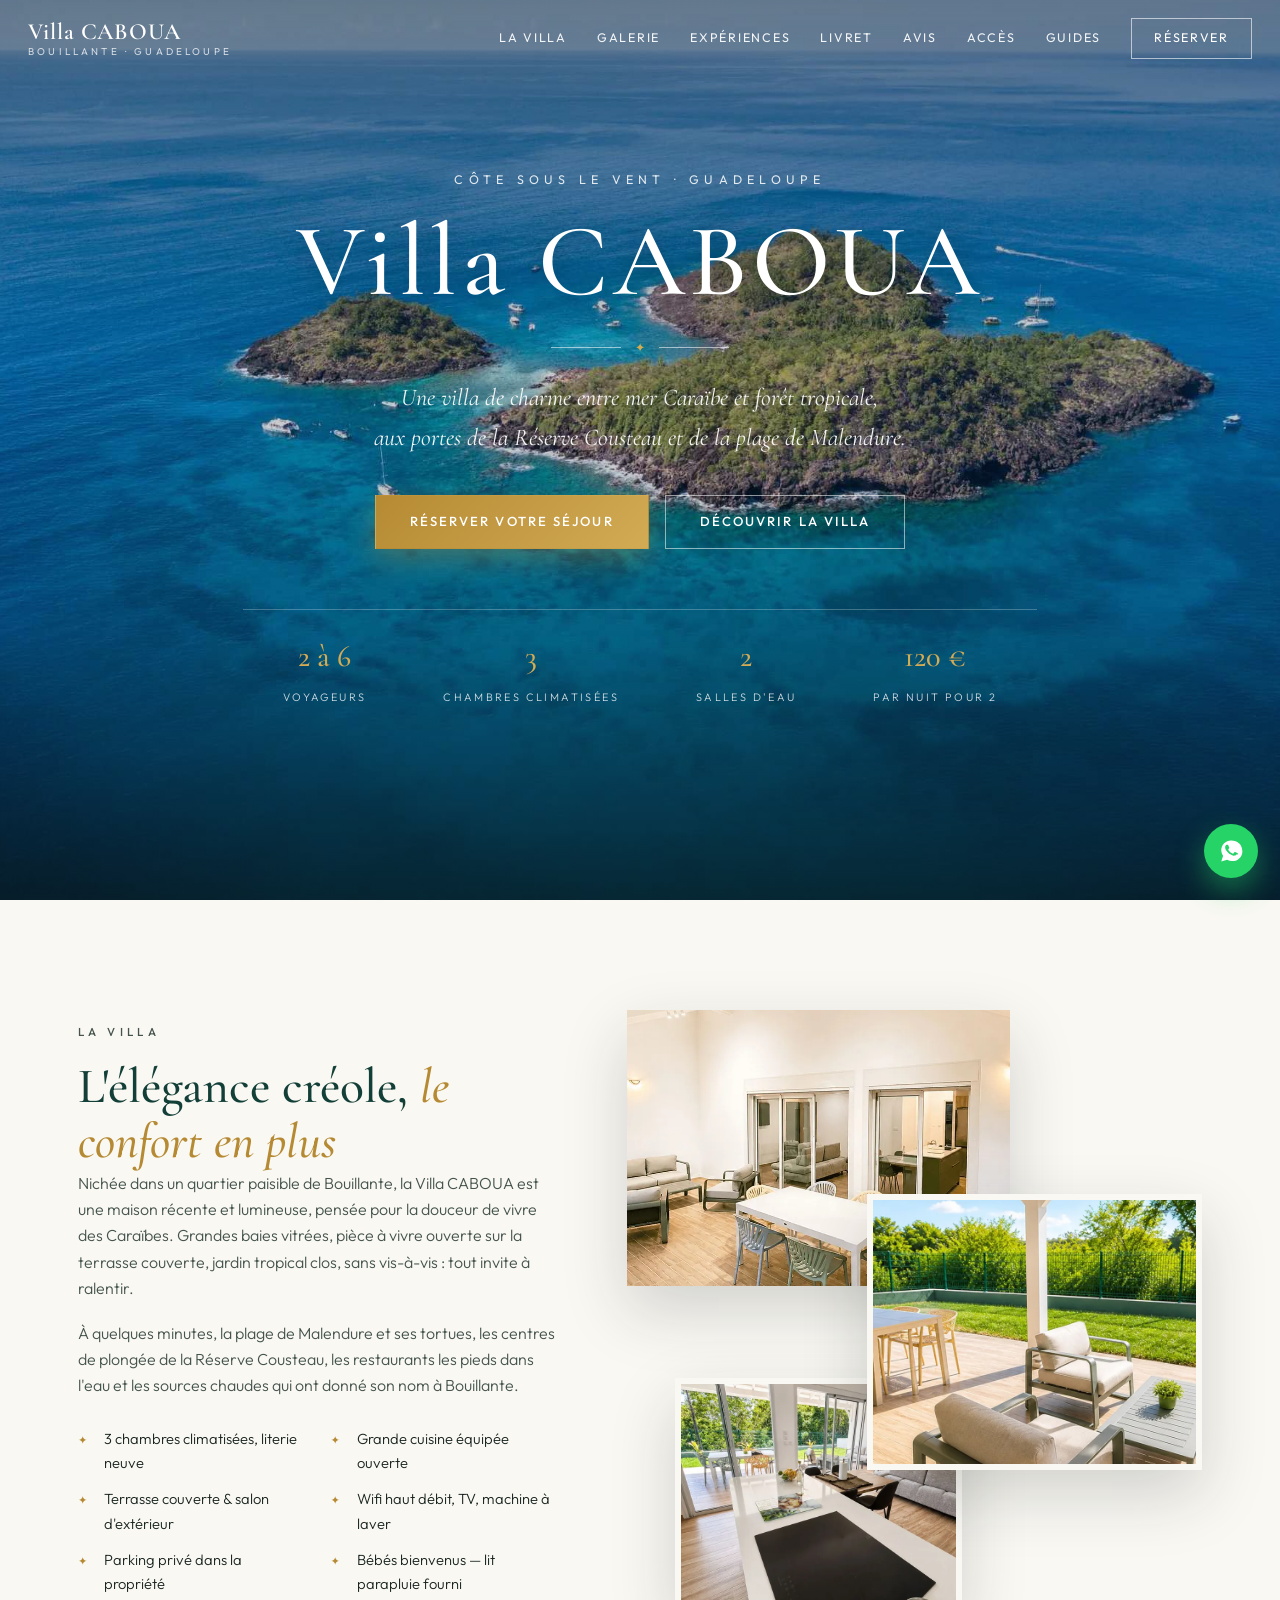
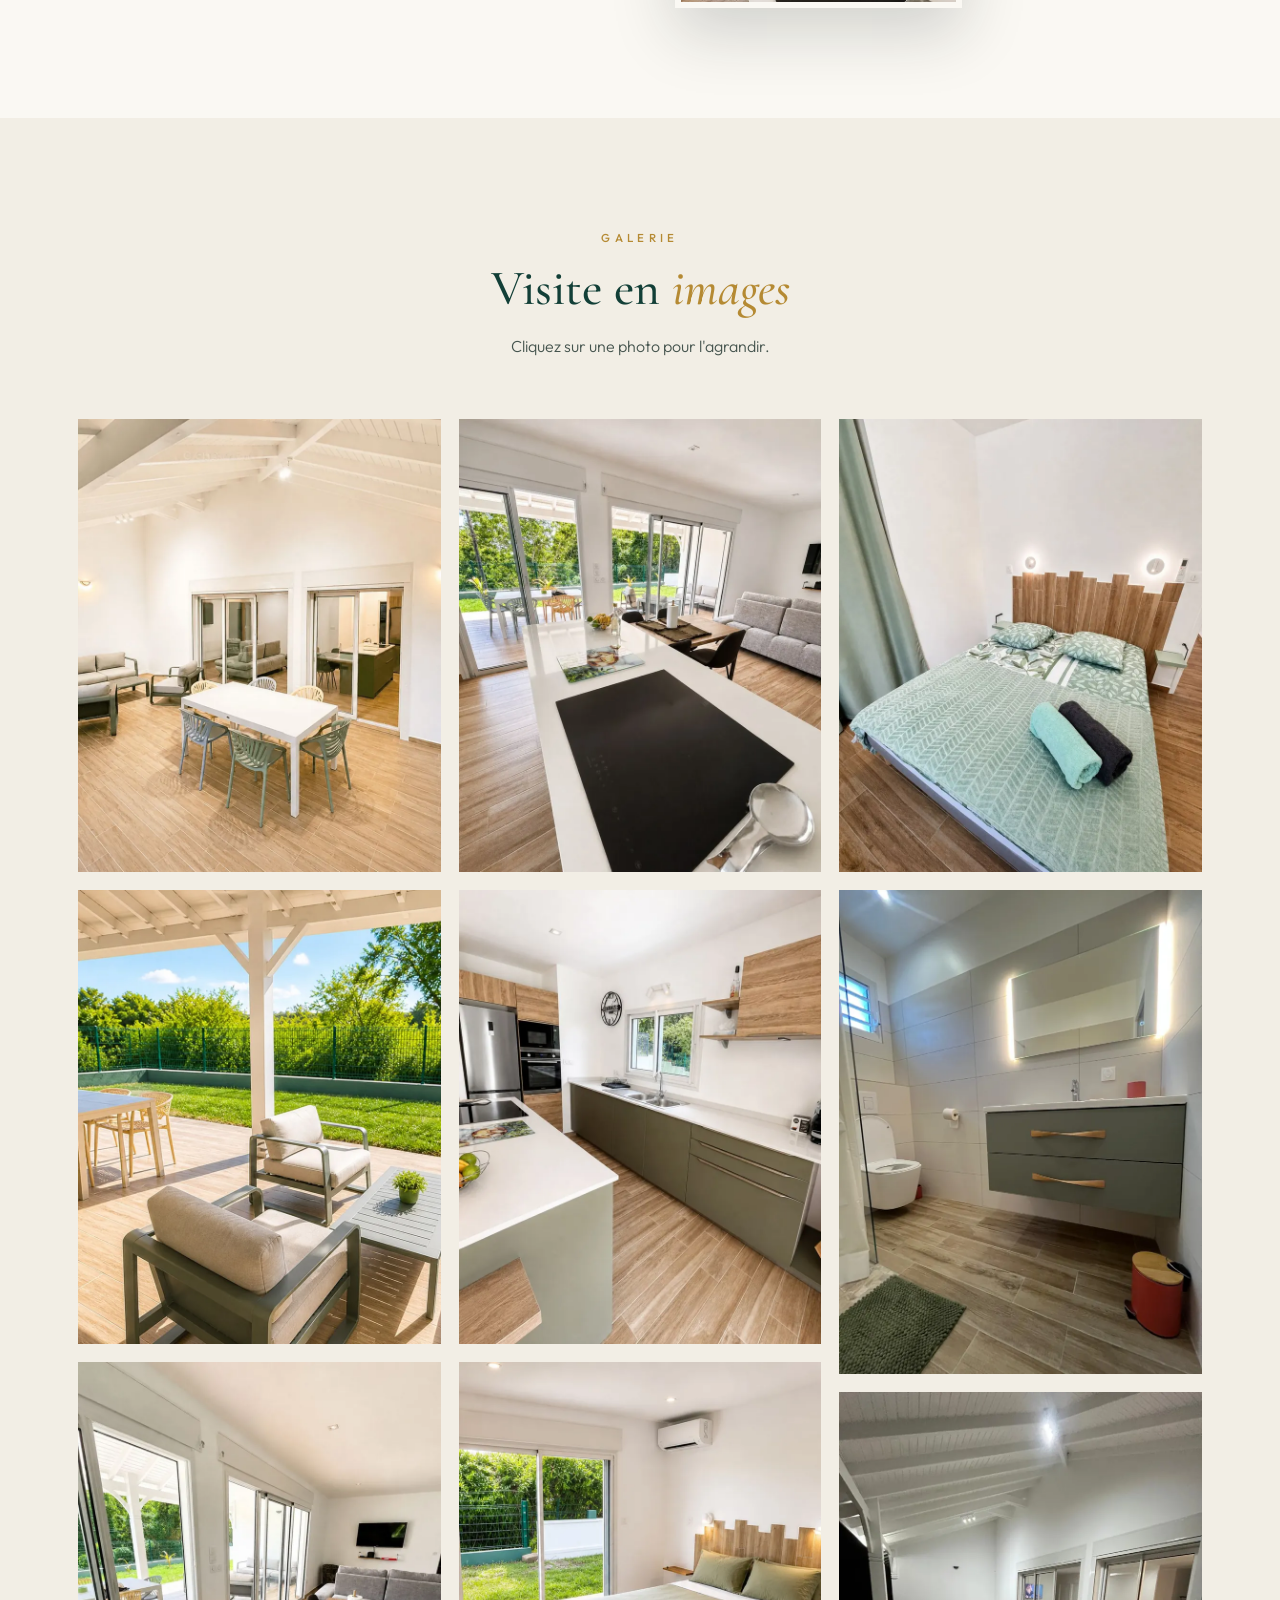
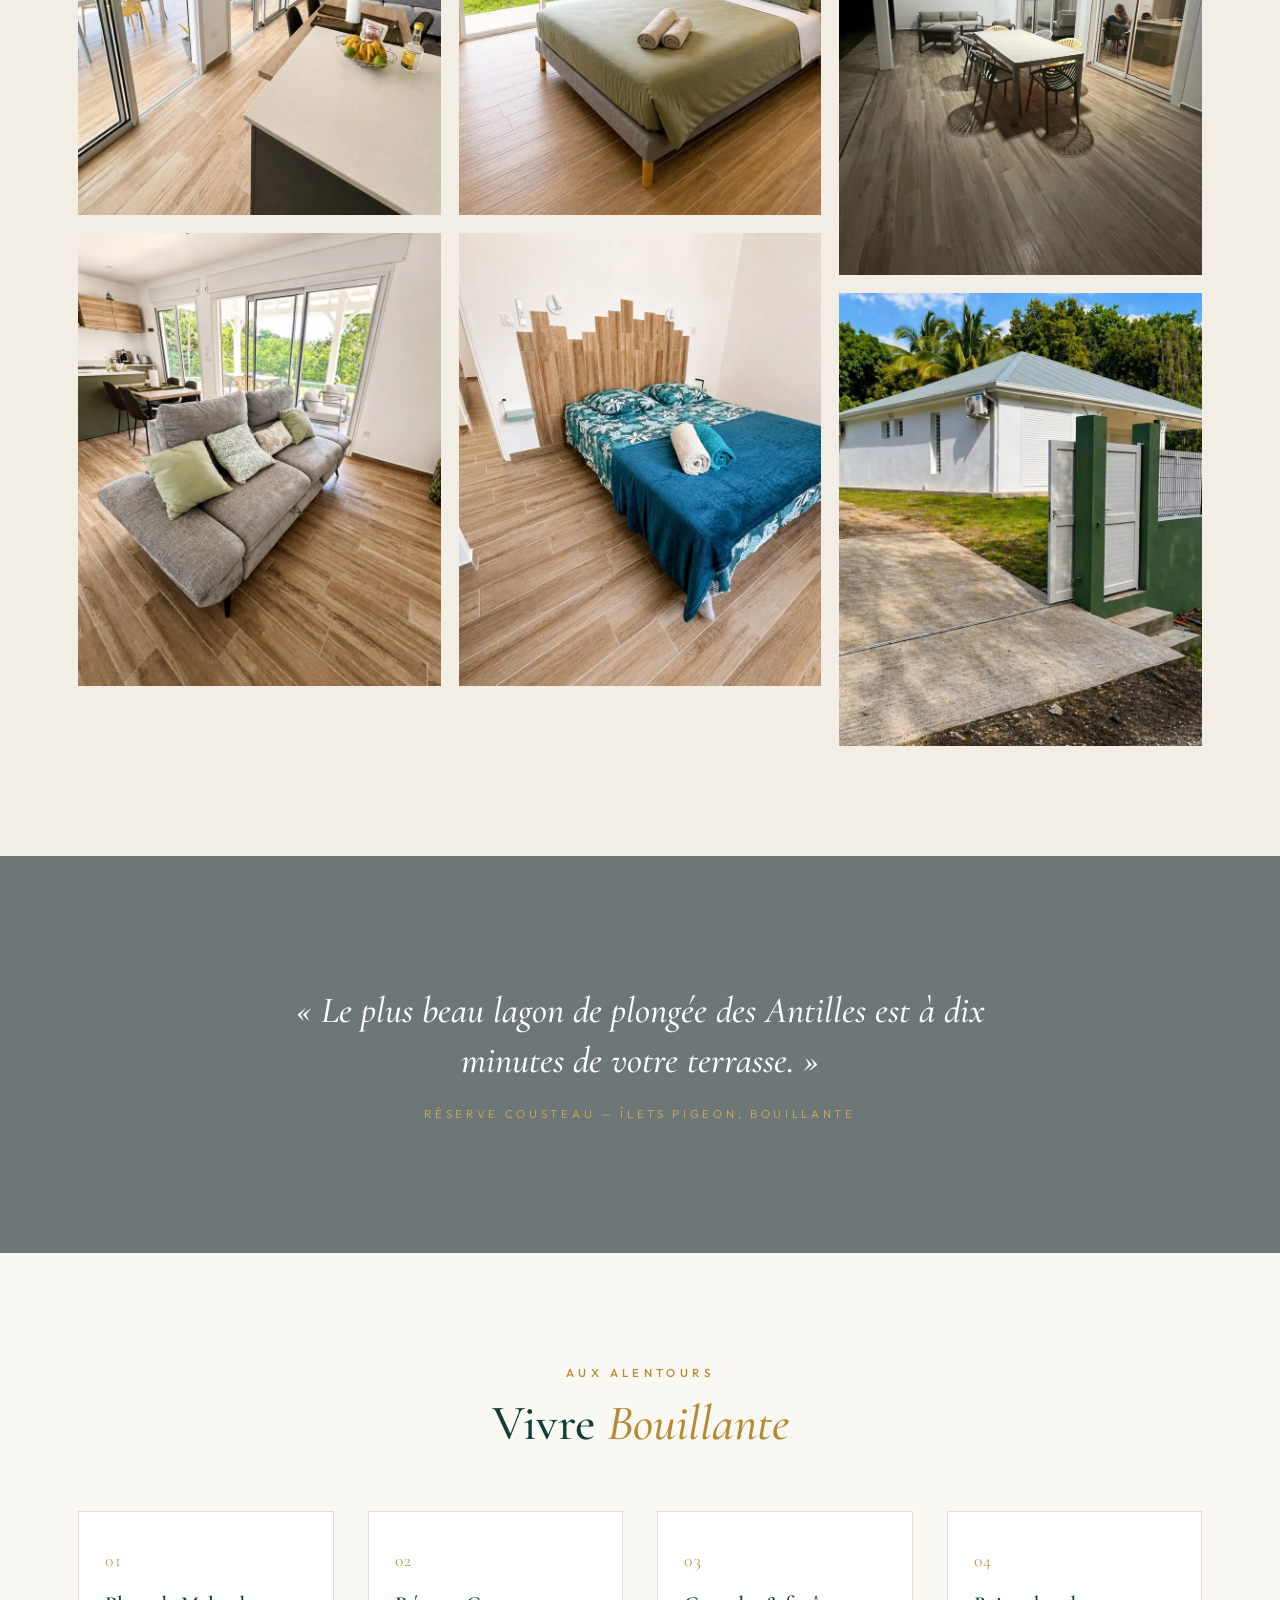
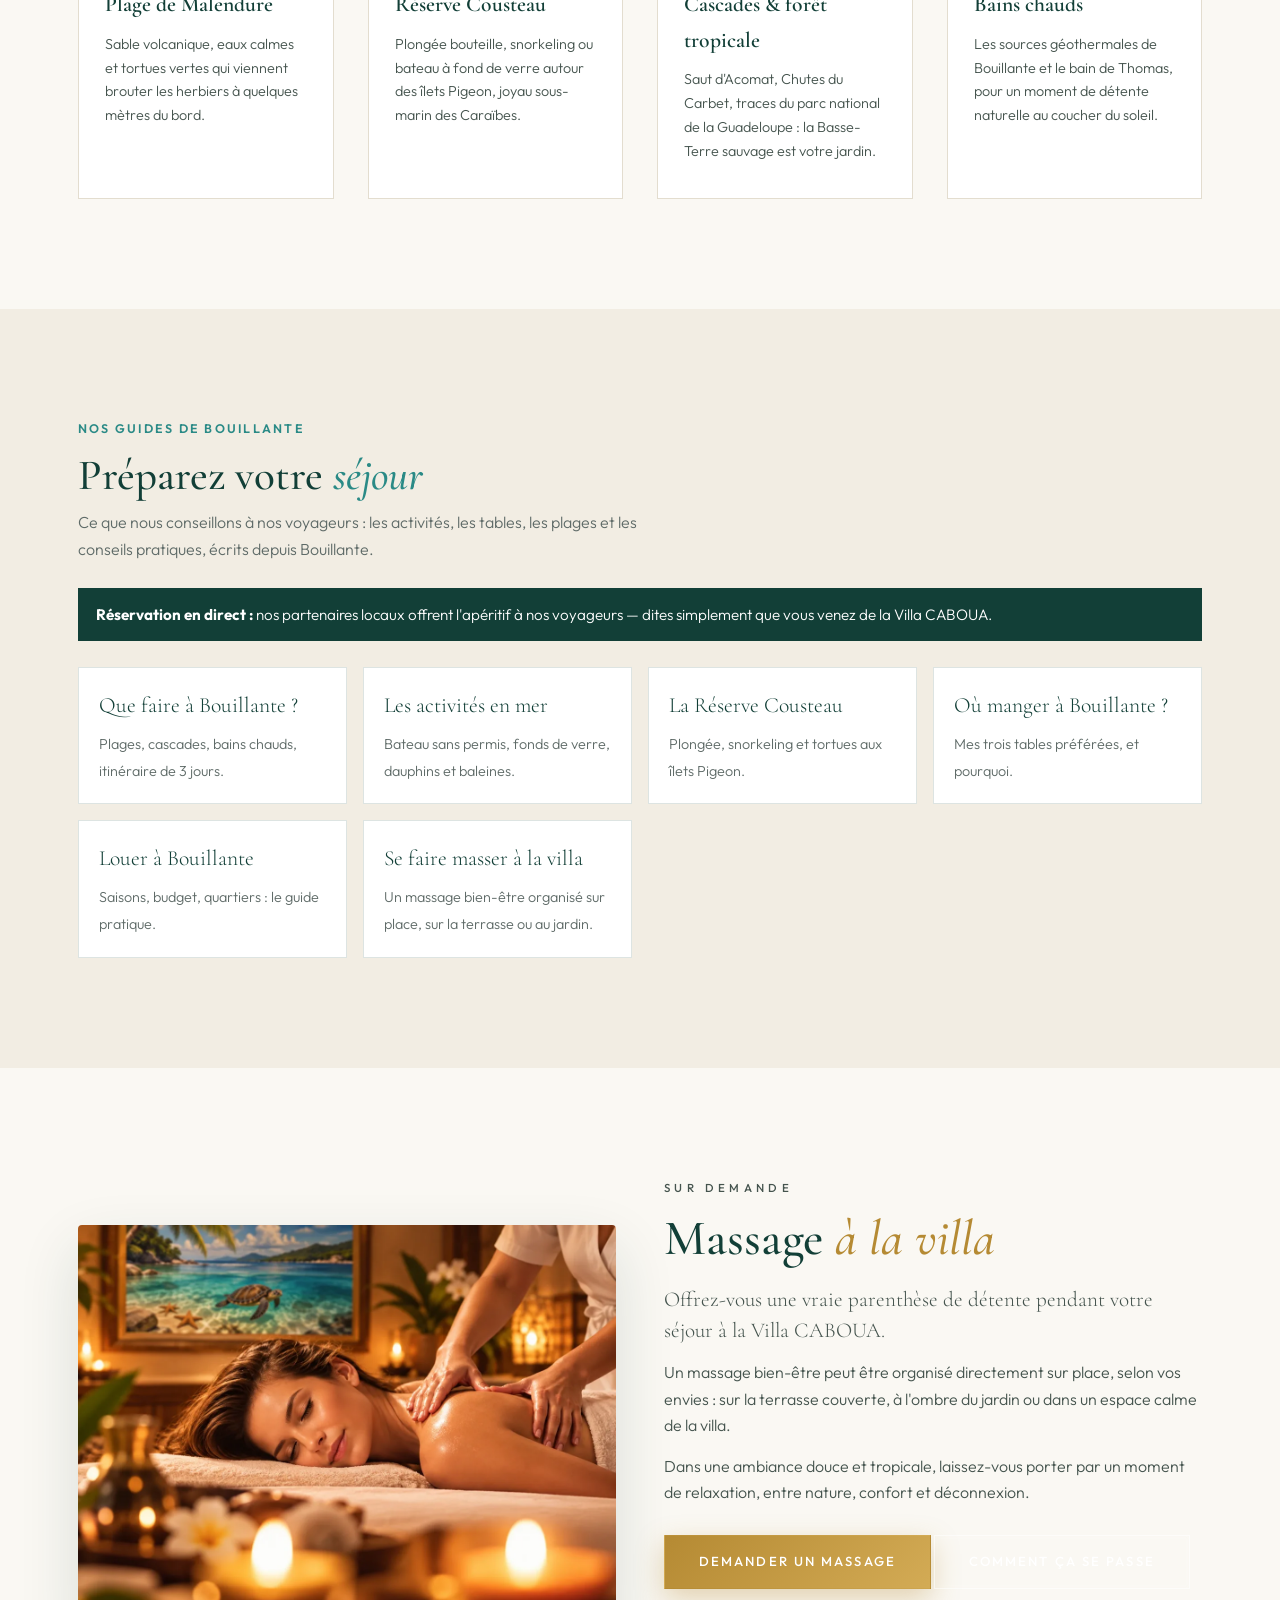
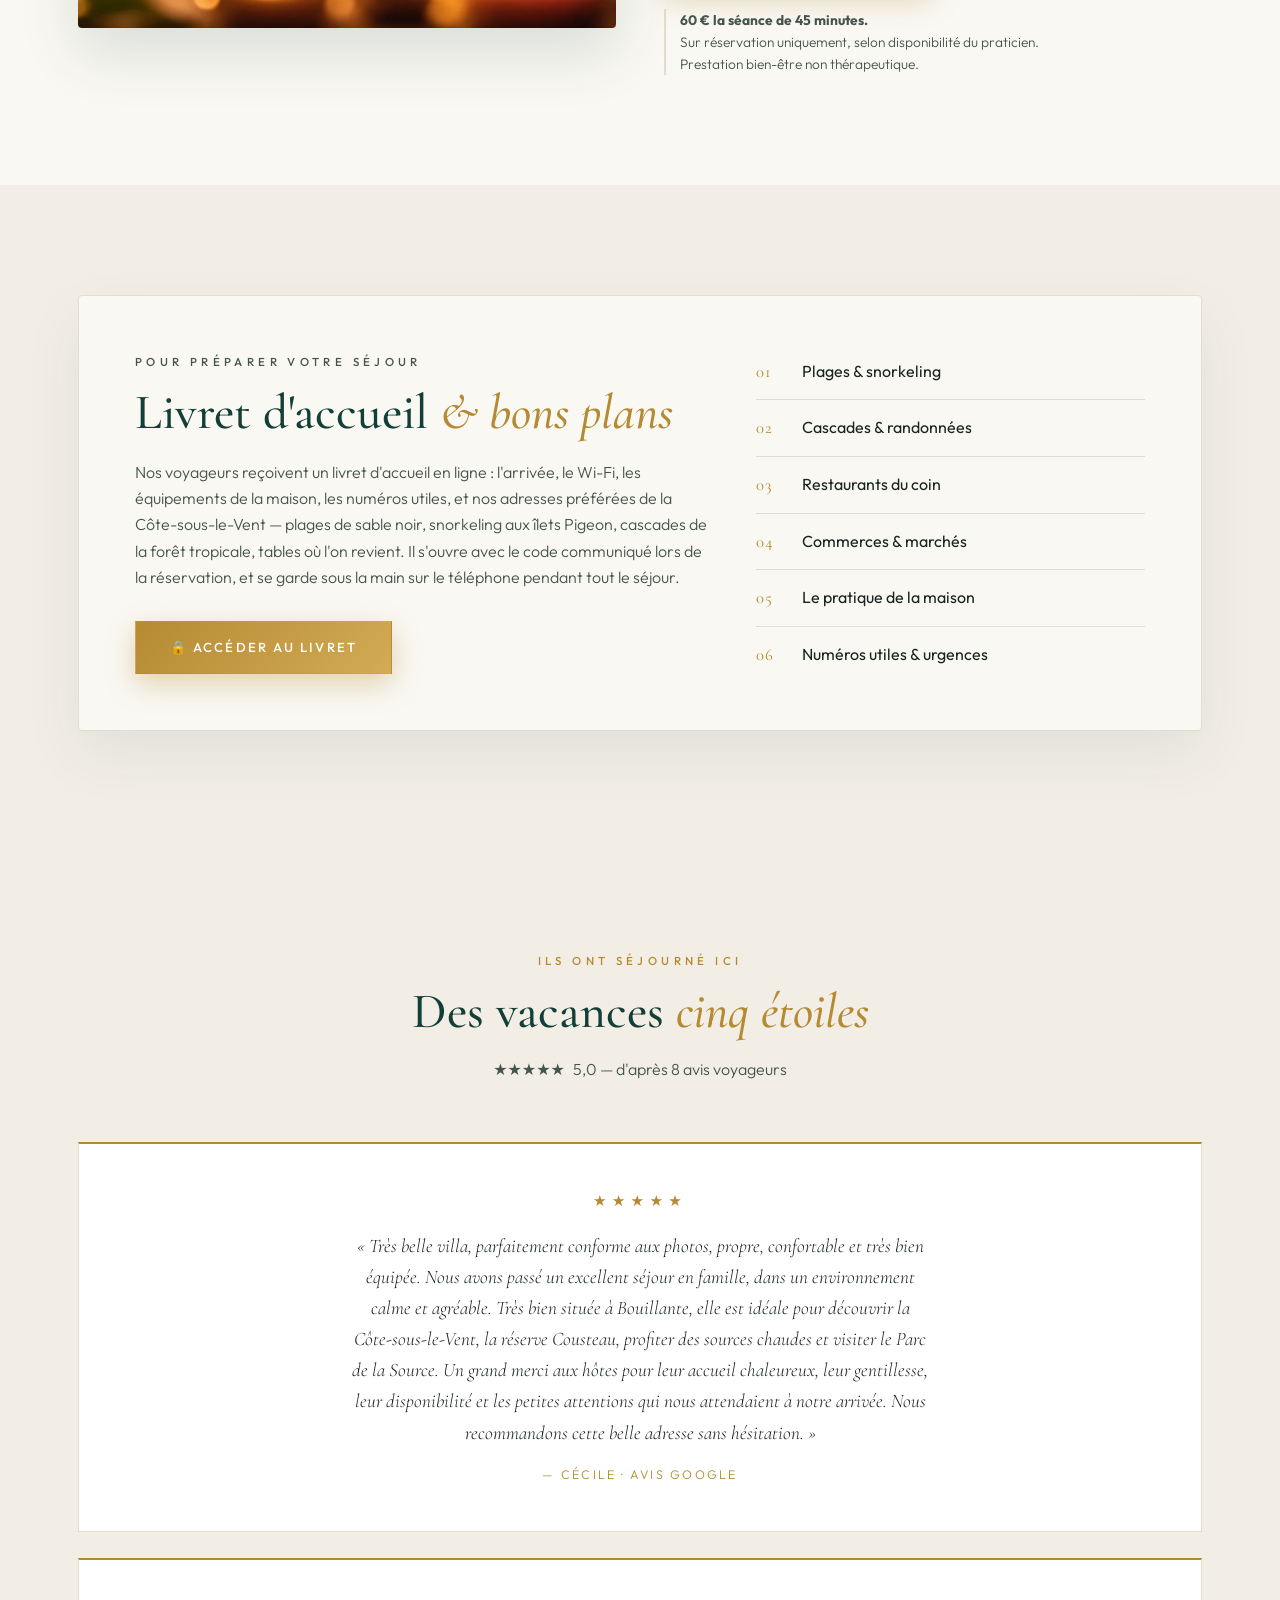
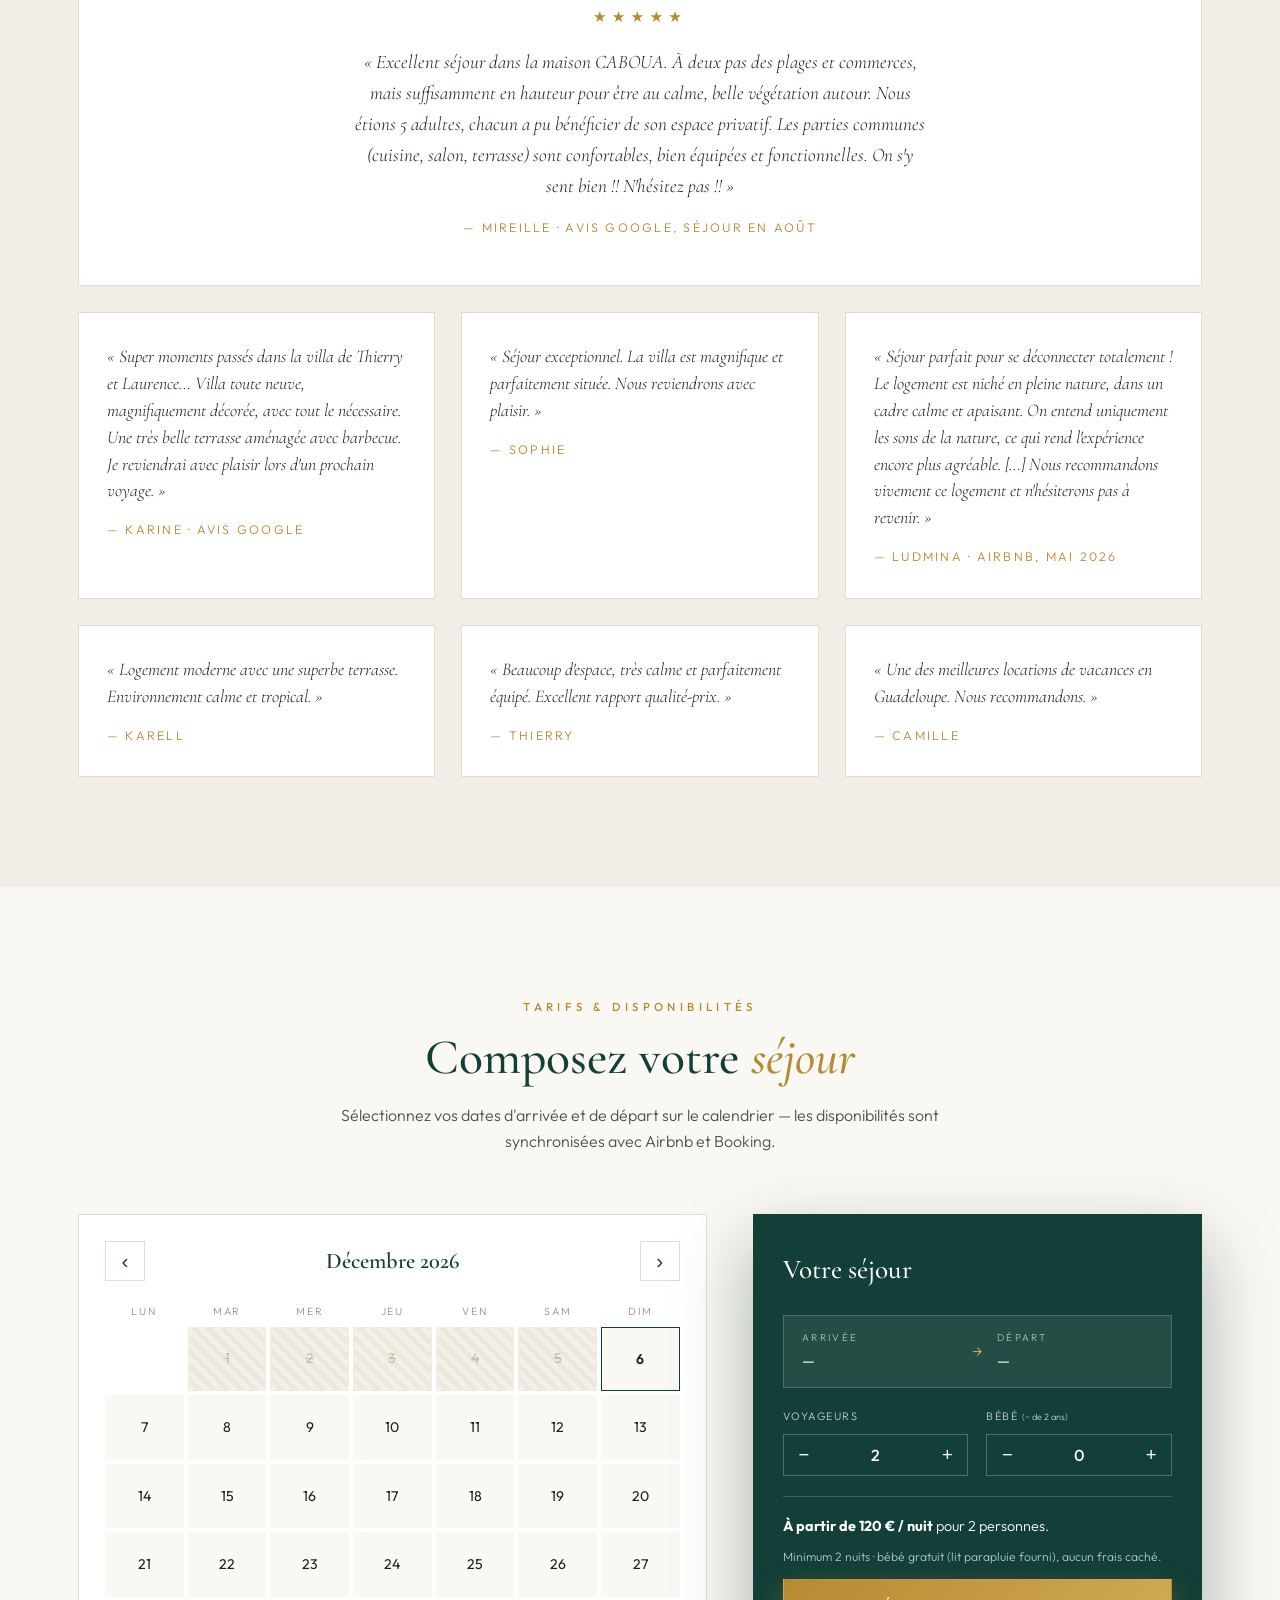
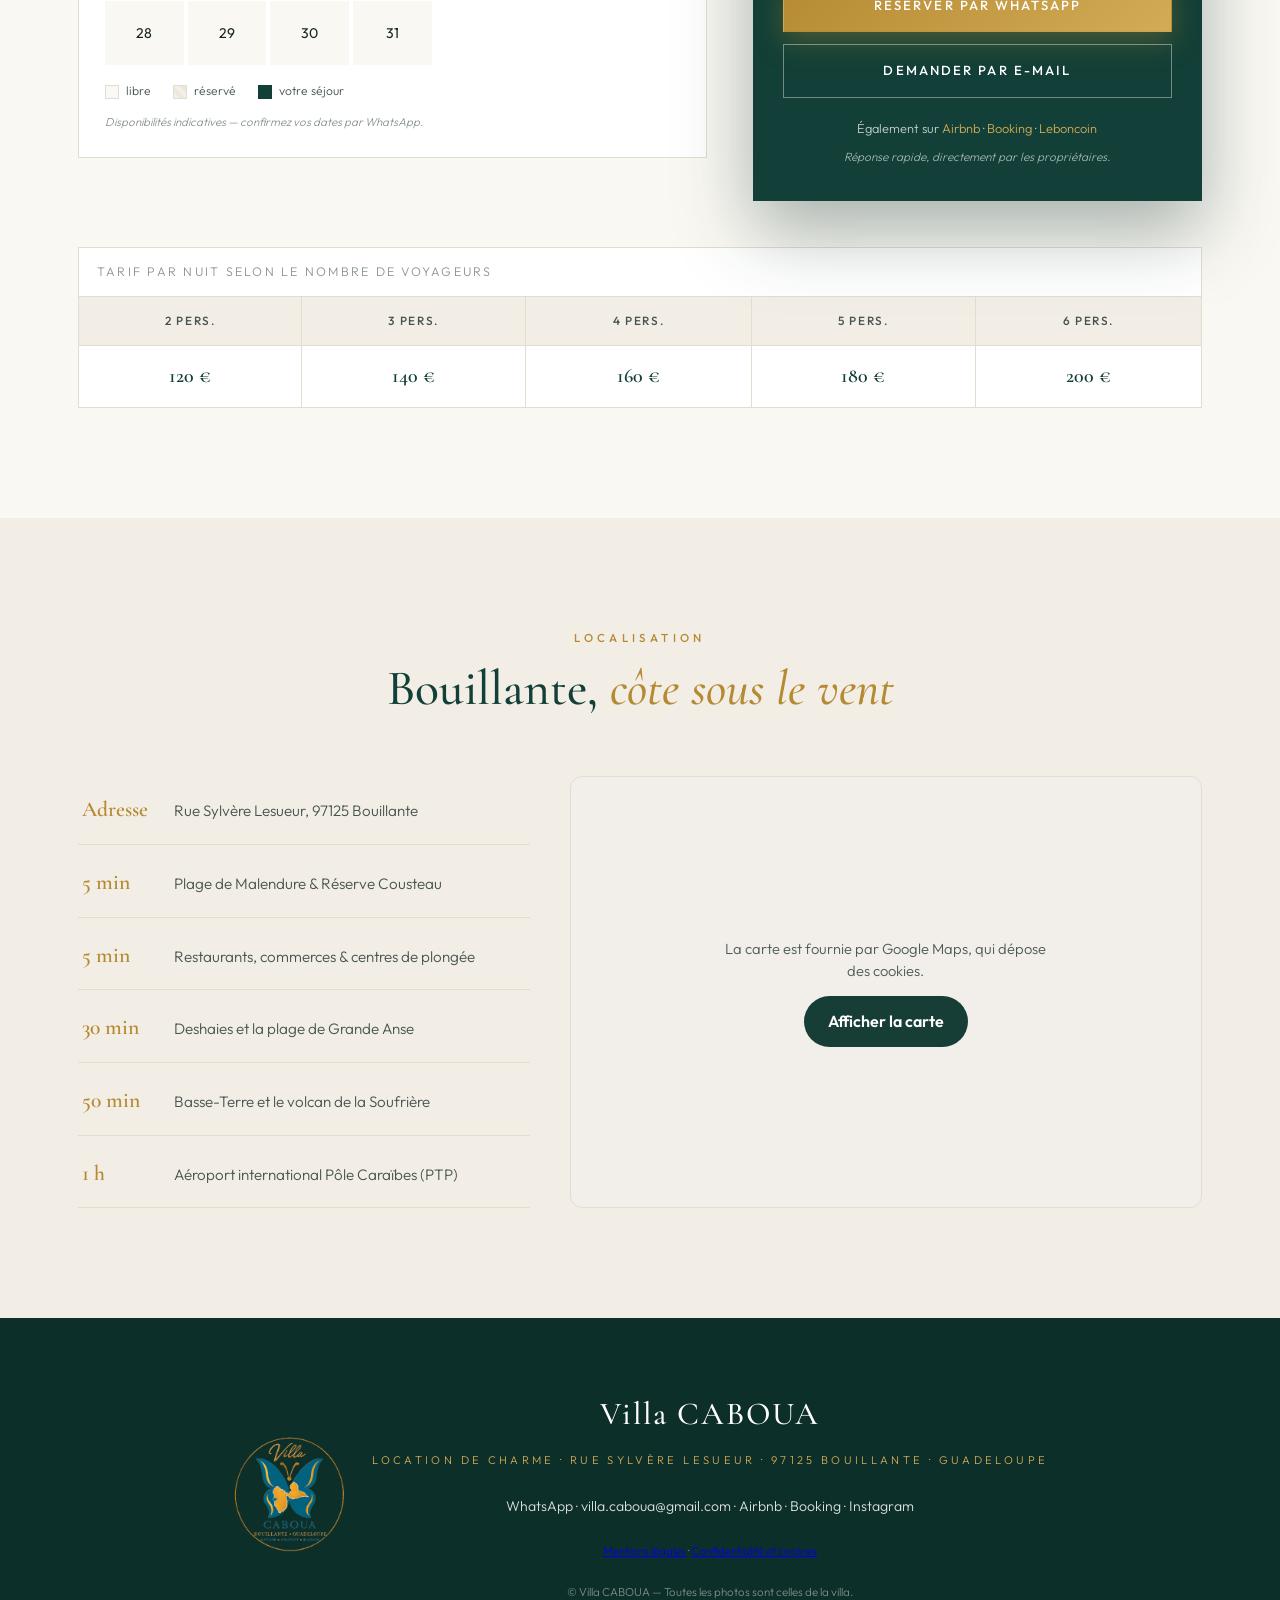
==== commit cdaefb6c: "Corriger l'etirement des photos de la galerie .gallery img fixait width:100% sans height:auto. Tant " ====
--- a/index.html
+++ b/index.html
@@ -69,7 +69,7 @@
   <link rel="stylesheet"
         href="https://fonts.googleapis.com/css2?family=Cormorant+Garamond:ital,wght@0,400;0,500;0,600;1,400&family=Outfit:wght@300;400;500;600&display=swap">
   <link rel="preload" as="image" href="images/hero-reserve-cousteau.jpg">
-  <link rel="stylesheet" href="css/style.css?v=13">
+  <link rel="stylesheet" href="css/style.css?v=14">
 <script type="application/ld+json">{"@context":"https://schema.org","@type":"VacationRental","identifier":"villa-caboua-bouillante-97125","name":"Villa CABOUA","description":"Villa de charme a Bouillante en Guadeloupe : 3 chambres climatisees, grande terrasse, jardin tropical, proche de la plage de Malendure et de la Reserve Cousteau, pour 6 voyageurs maximum.","url":"https://caboua.github.io/guadeloupe/","image":["https://caboua.github.io/guadeloupe/images/hero-reserve-cousteau.jpg","https://caboua.github.io/guadeloupe/images/varangue.jpg","https://caboua.github.io/guadeloupe/images/terrasse-salon.jpg","https://caboua.github.io/guadeloupe/images/piece-a-vivre-2.jpg","https://caboua.github.io/guadeloupe/images/salon-2.jpg","https://caboua.github.io/guadeloupe/images/cuisine-ilot.jpg","https://caboua.github.io/guadeloupe/images/cuisine-2.jpg","https://caboua.github.io/guadeloupe/images/chambre-verte.jpg","https://caboua.github.io/guadeloupe/images/chambre-turquoise.jpg","https://caboua.github.io/guadeloupe/images/chambre-menthe.jpg","https://caboua.github.io/guadeloupe/images/facade-entree.jpg"],"telephone":"+590690520616","email":"villa.caboua@gmail.com","address":{"@type":"PostalAddress","streetAddress":"Rue Sylvere Lesueur","addressLocality":"Bouillante","addressRegion":"Guadeloupe","postalCode":"97125","addressCountry":"FR"},"geo":{"@type":"GeoCoordinates","latitude":16.1333,"longitude":-61.7667},"containsPlace":{"@type":"Accommodation","additionalType":"EntirePlace","occupancy":{"@type":"QuantitativeValue","value":6},"numberOfBedrooms":3,"numberOfBathroomsTotal":2,"amenityFeature":[{"@type":"LocationFeatureSpecification","name":"Climatisation","value":true},{"@type":"LocationFeatureSpecification","name":"Wifi haut debit","value":true},{"@type":"LocationFeatureSpecification","name":"Parking prive","value":true},{"@type":"LocationFeatureSpecification","name":"Jardin tropical","value":true},{"@type":"LocationFeatureSpecification","name":"Terrasse couverte","value":true},{"@type":"LocationFeatureSpecification","name":"Machine a laver","value":true}]},"aggregateRating":{"@type":"AggregateRating","ratingValue":5,"reviewCount":8,"bestRating":5},"priceRange":"120-200 EUR / nuit","sameAs":["https://www.airbnb.fr/rooms/1637653042244841736","https://www.booking.com/hotel/gp/villa-karaibes.fr.html","https://www.leboncoin.fr/ad/locations_saisonnieres/3134382071","https://www.instagram.com/villa_caboua/"]}</script>
 </head>
 
--- a/css/style.css
+++ b/css/style.css
@@ -391,6 +391,7 @@
 
 .gallery img {
   width: 100%;
+  height: auto;          /* sans cela, l'attribut height du HTML etire la photo */
   transition: transform .6s ease, filter .6s ease;
 }
 
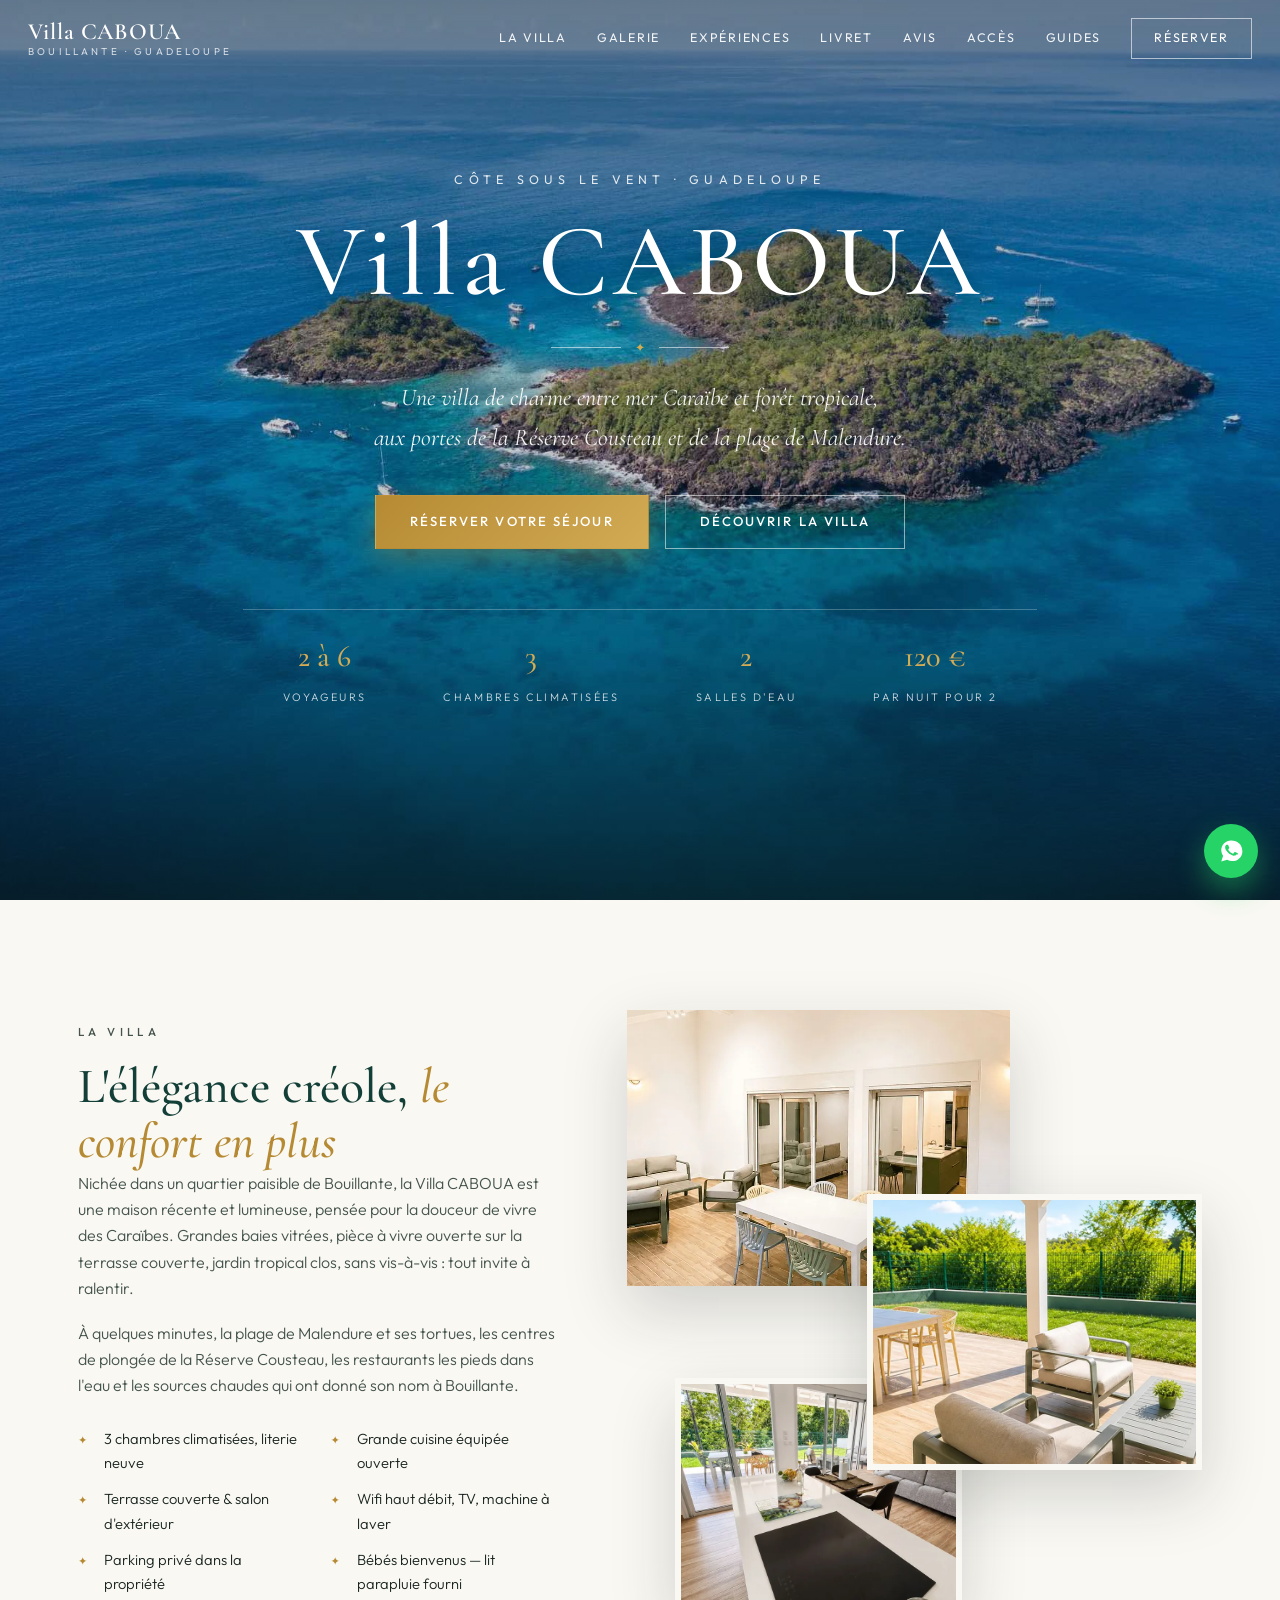
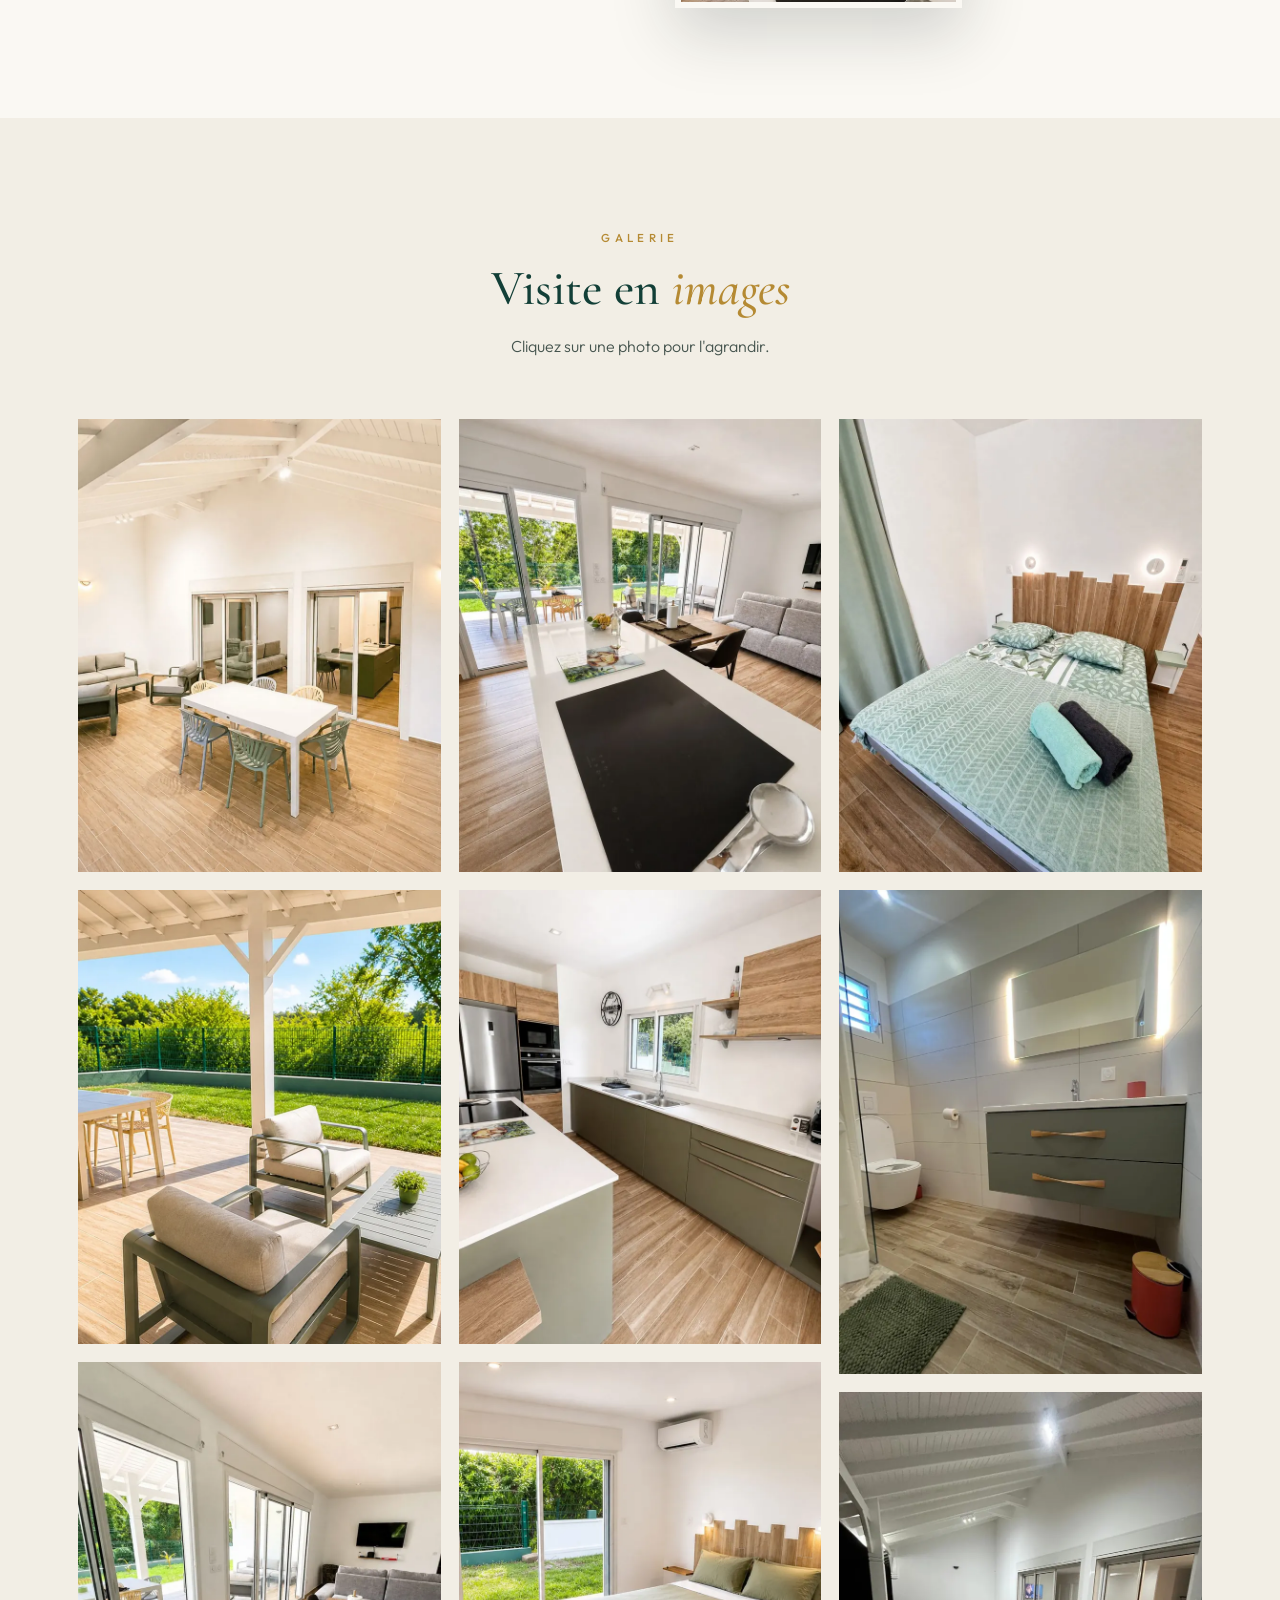
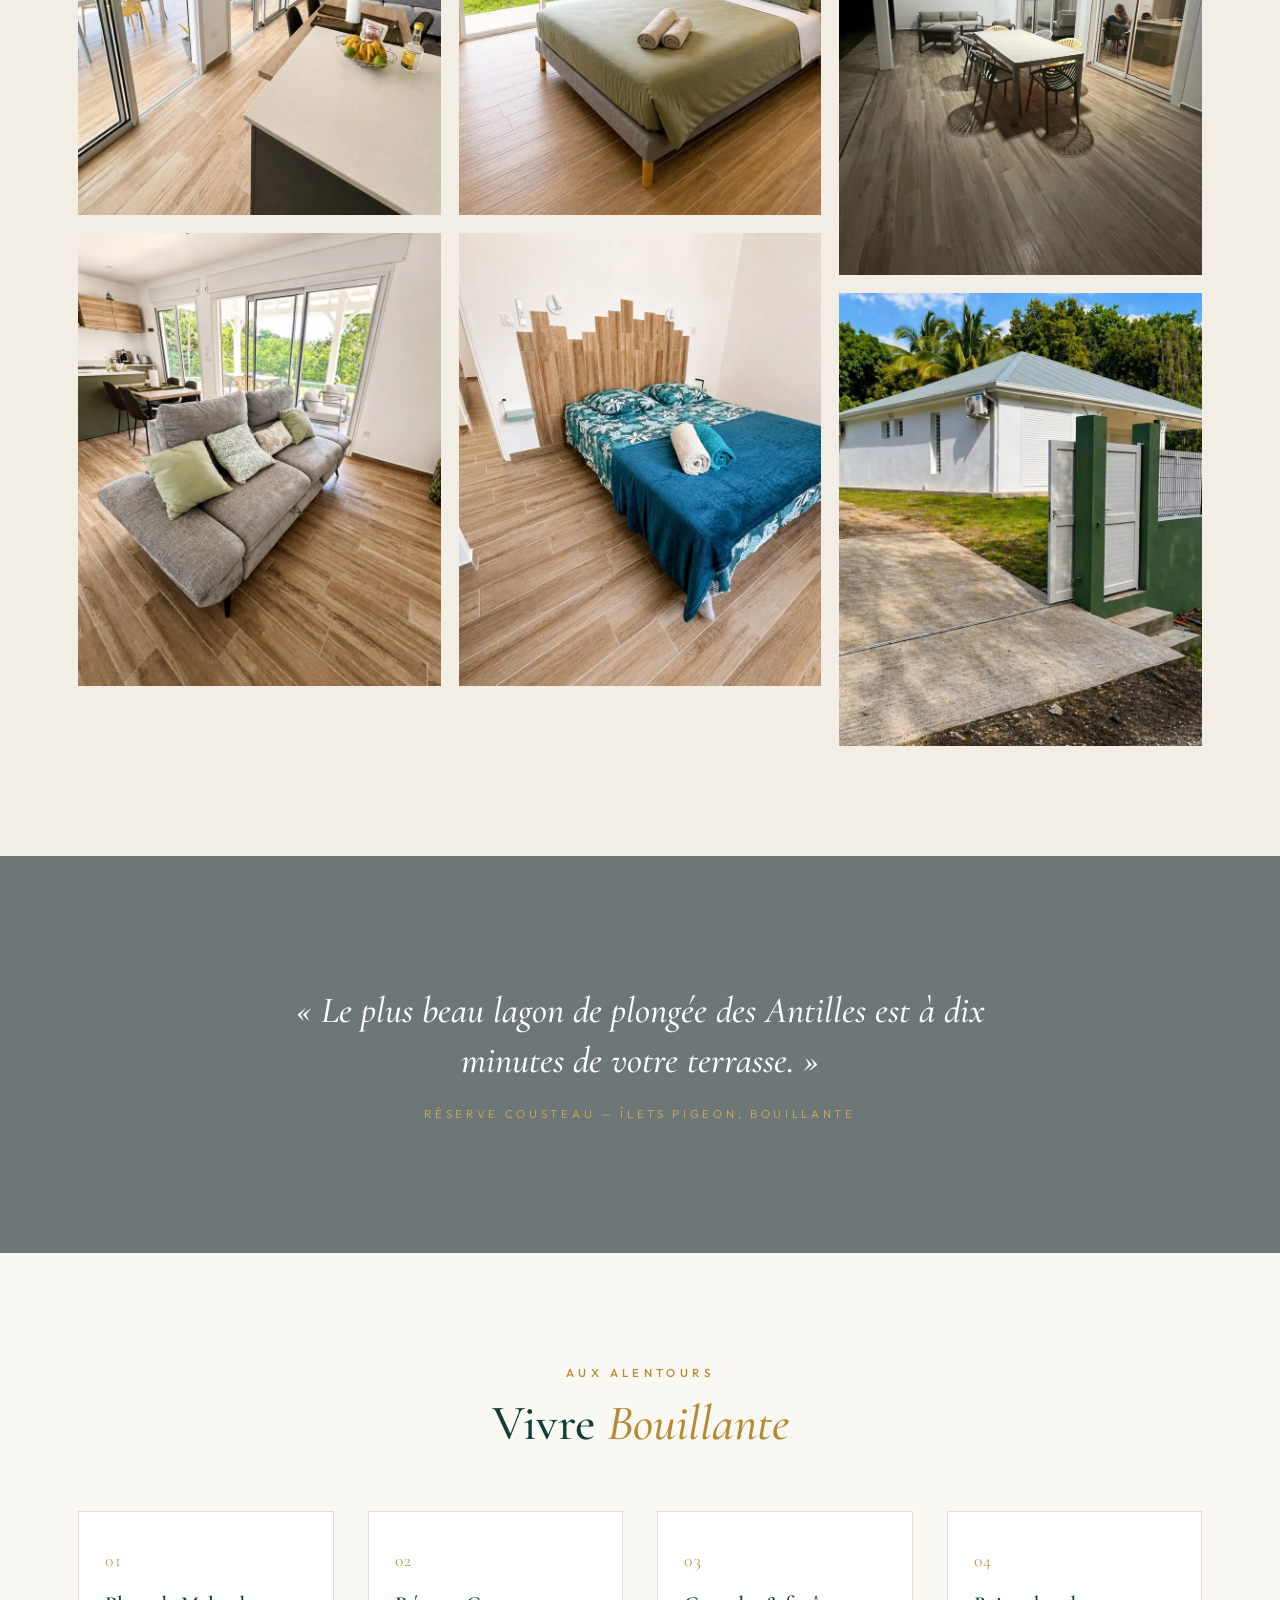
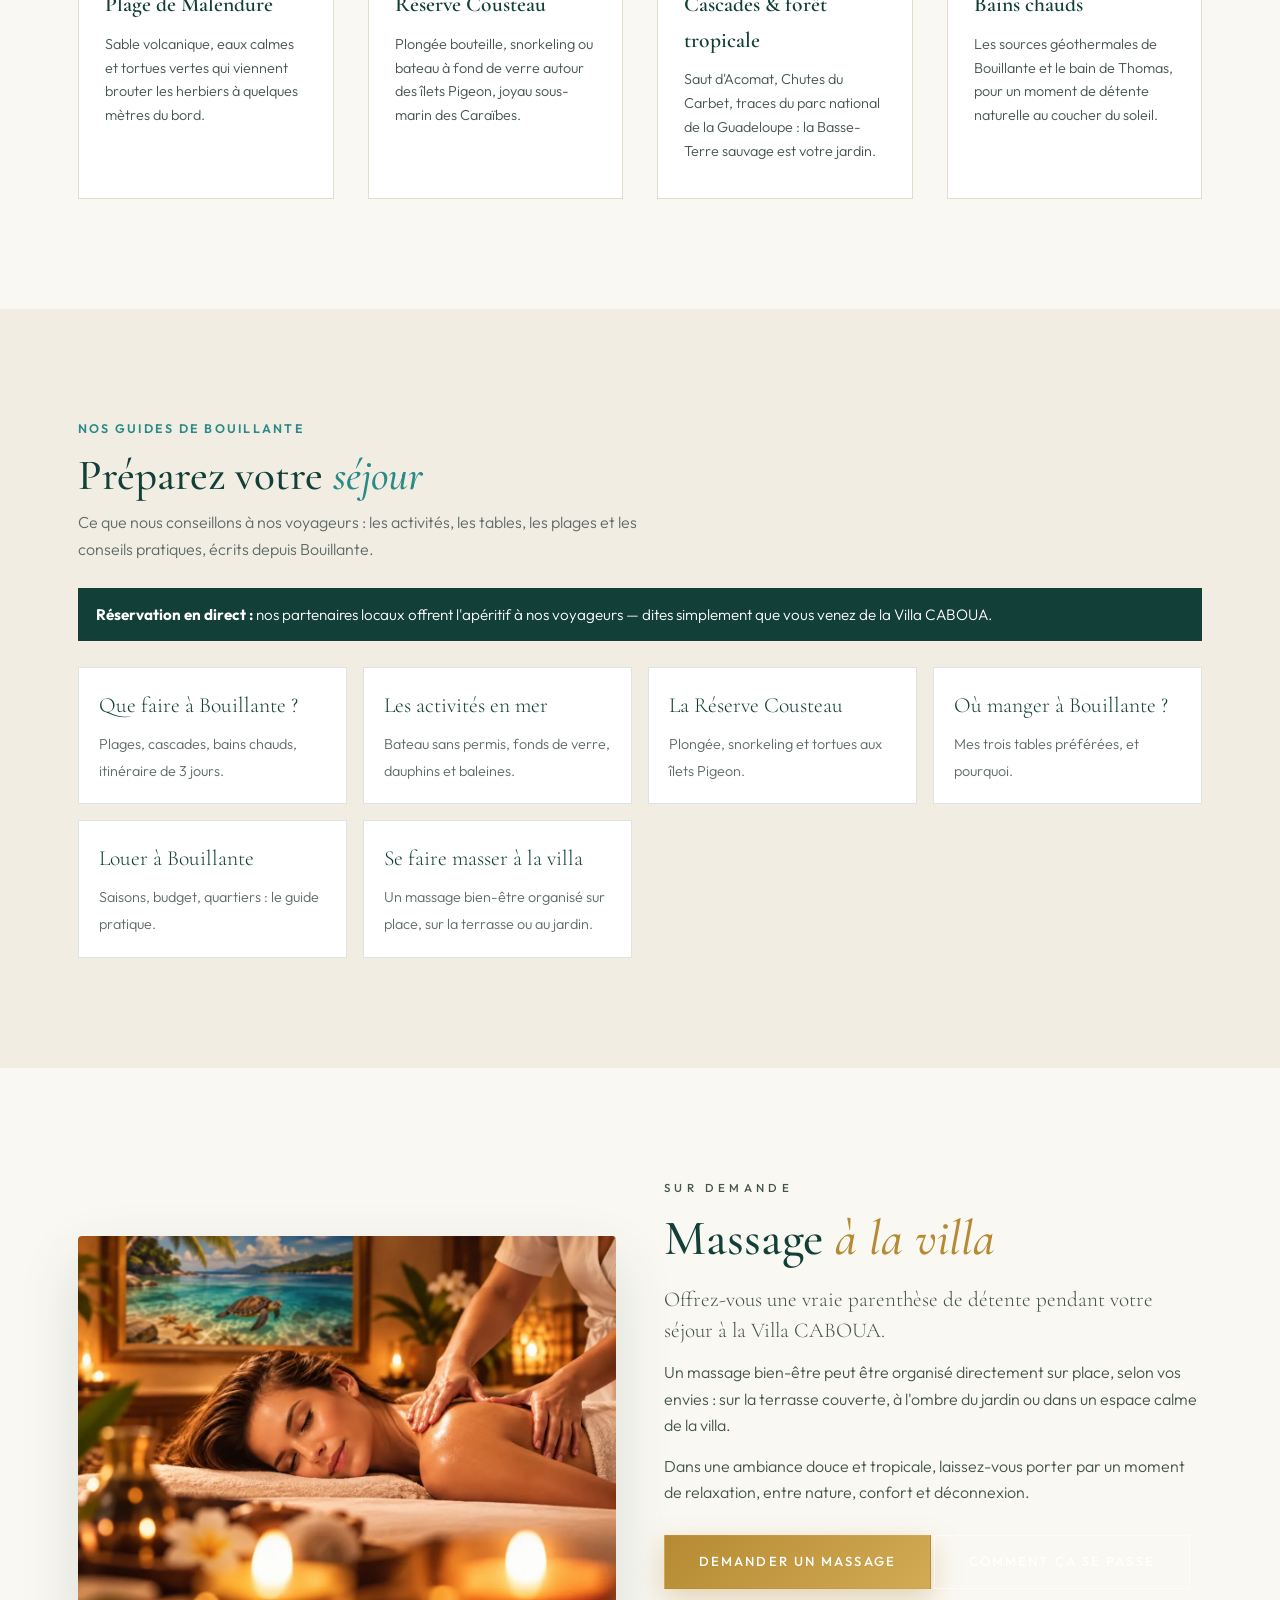
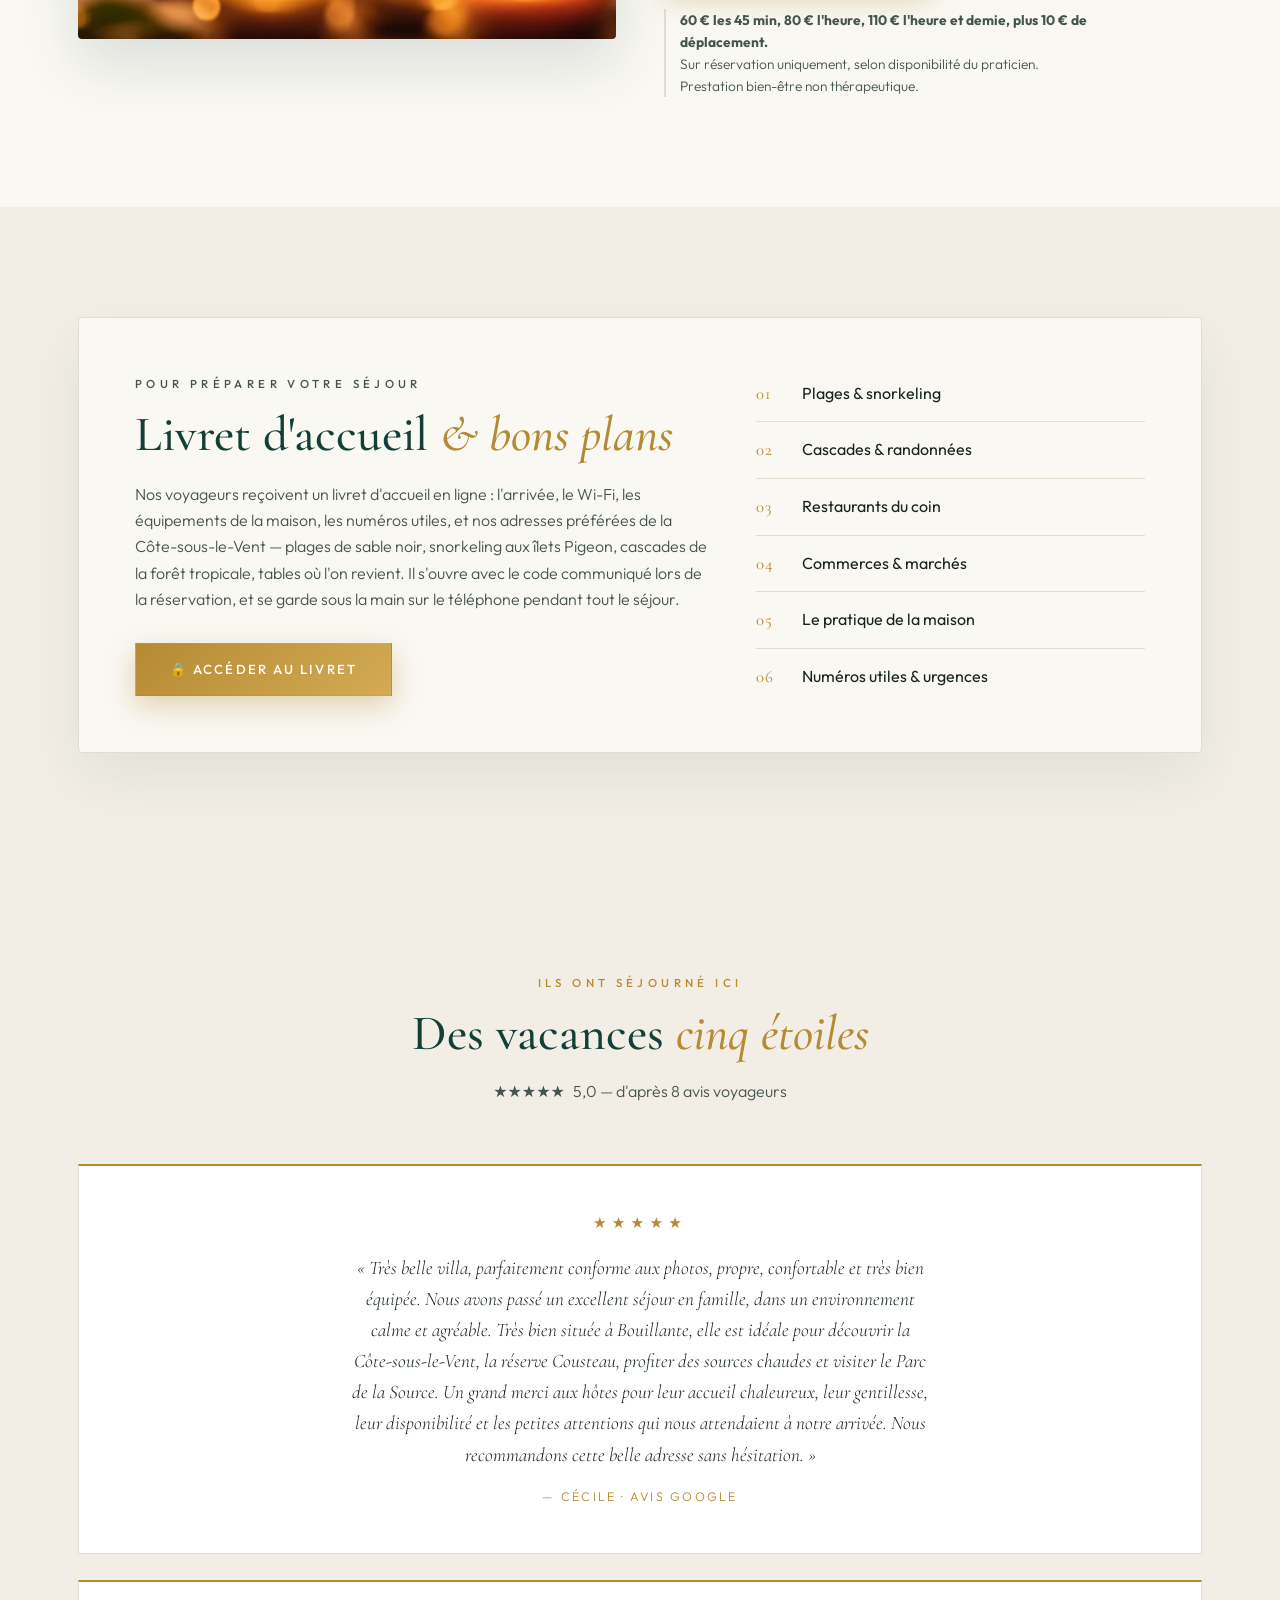
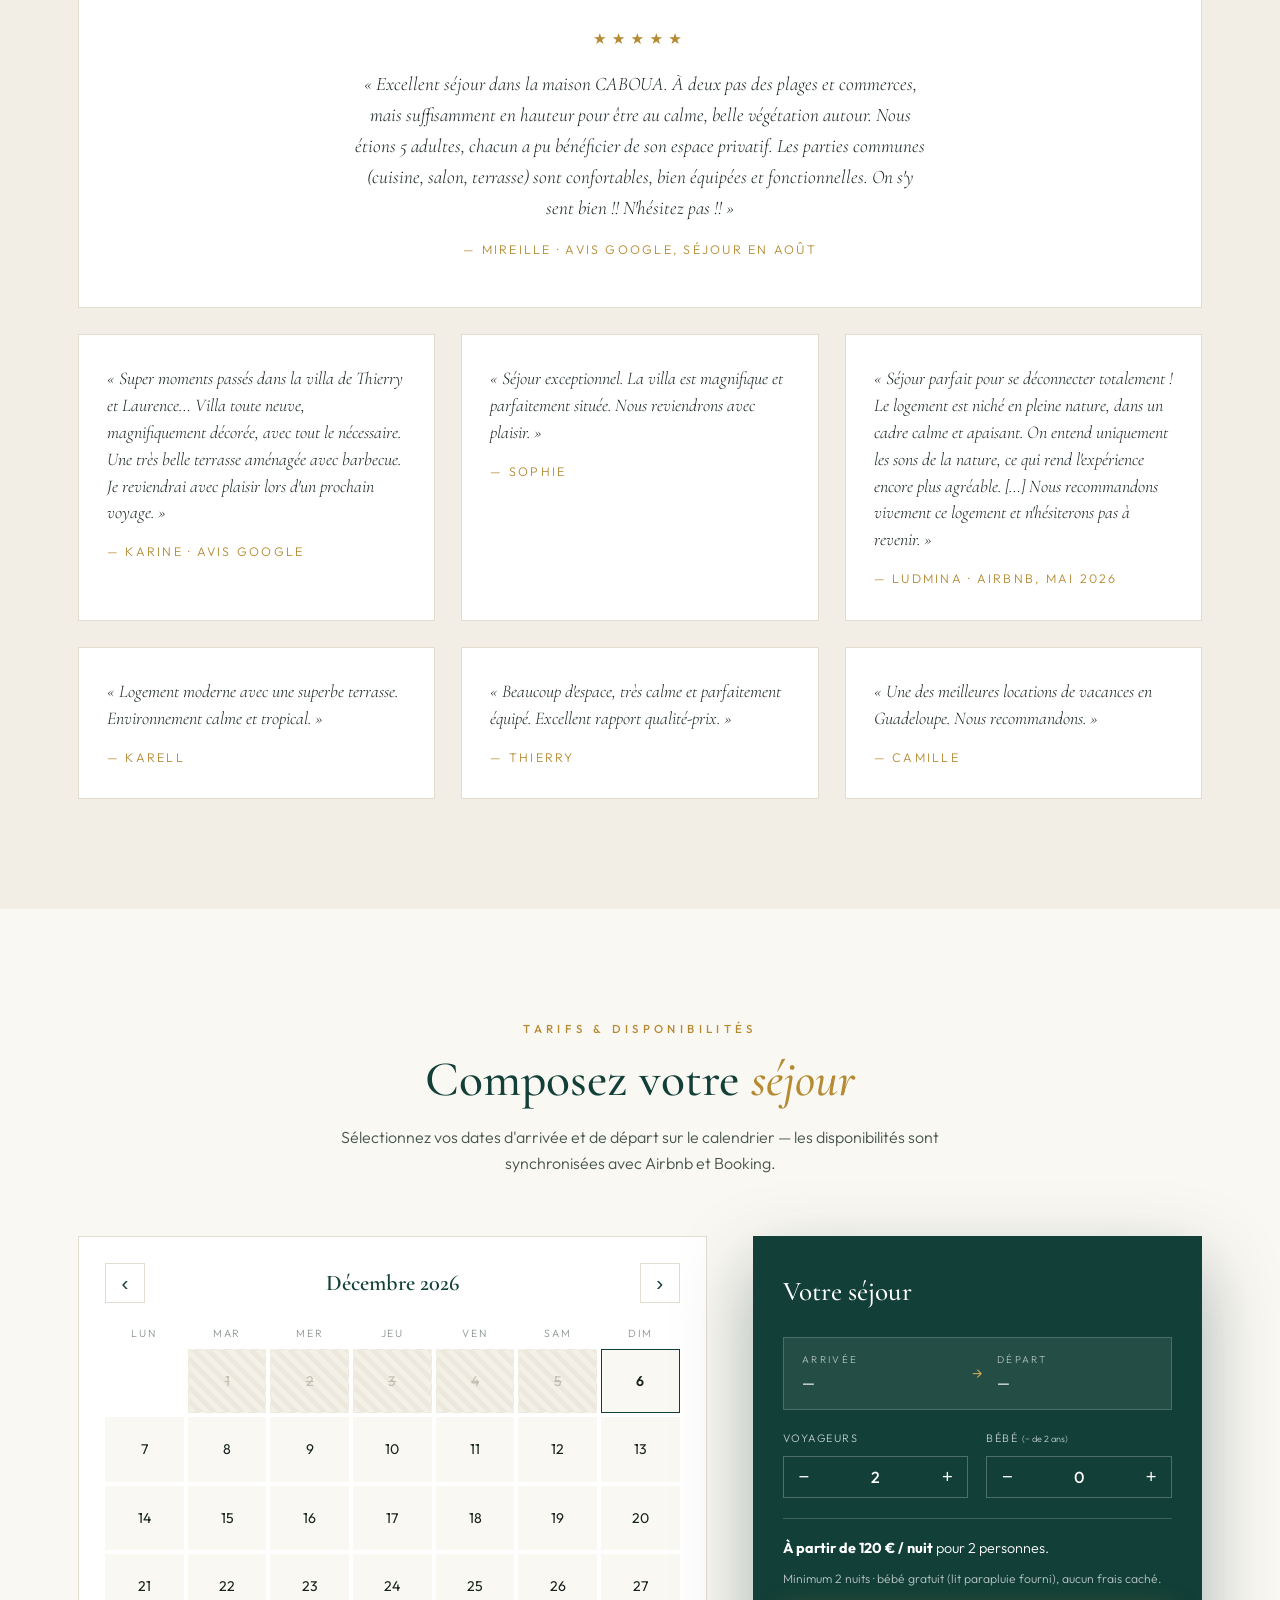
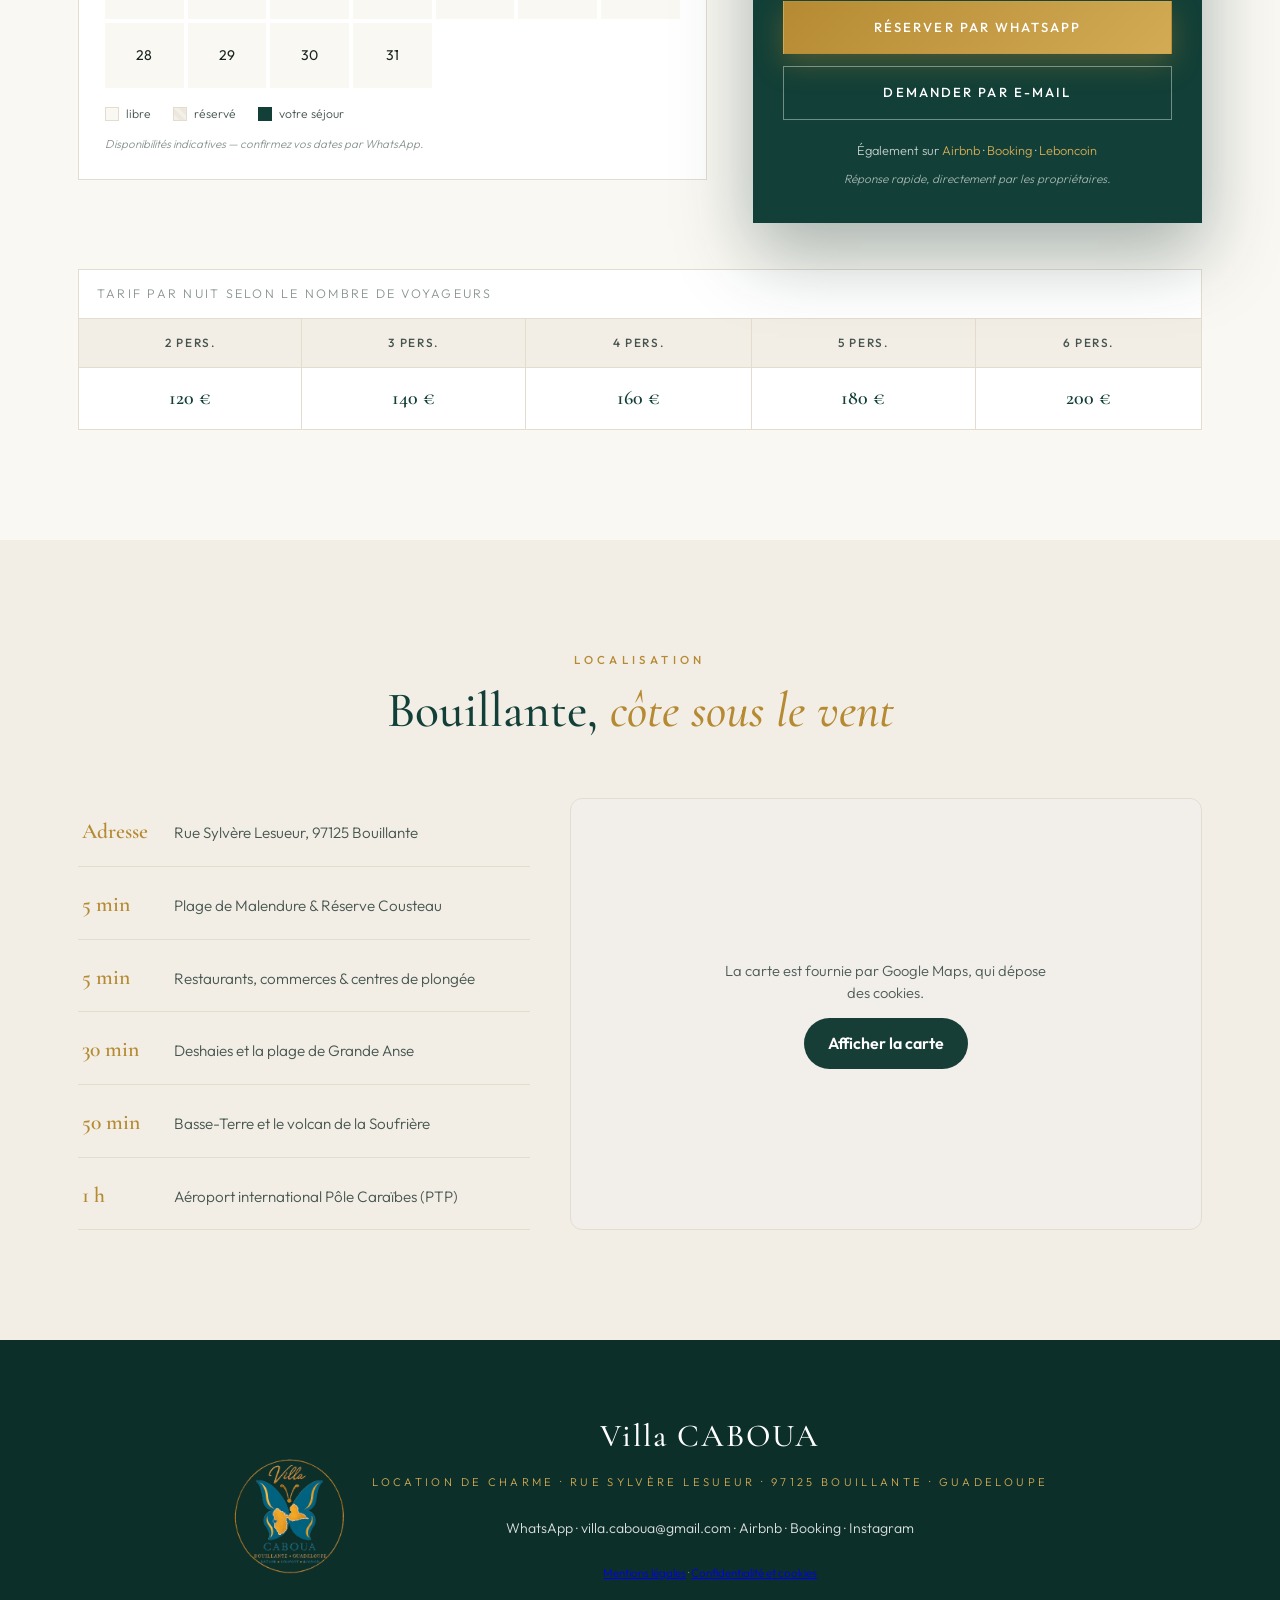
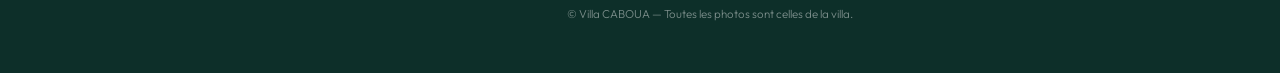
==== commit 1ea6c181: "Massage : ajouter 10 EUR de deplacement a la villa Ligne dans le tableau des tarifs et phrase dans l" ====
--- a/index.html
+++ b/index.html
@@ -267,7 +267,7 @@
           <a class="btn btn-gold" href="https://wa.me/590690520616?text=Bonjour%2C%20je%20s%C3%A9journe%20%C3%A0%20la%20Villa%20CABOUA%20et%20je%20souhaiterais%20des%20informations%20sur%20le%20massage%20propos%C3%A9%20sur%20demande." target="_blank" rel="noopener">Demander un massage</a>
           <a class="btn btn-ghost" href="massage-bouillante.html">Comment ça se passe</a>
         </div>
-        <p class="service-mentions"><strong>60 € la séance de 45 minutes.</strong><br>Sur réservation uniquement, selon disponibilité du praticien.<br>Prestation bien-être non thérapeutique.</p>
+        <p class="service-mentions"><strong>60 € les 45 min, 80 € l'heure, 110 € l'heure et demie, plus 10 € de déplacement.</strong><br>Sur réservation uniquement, selon disponibilité du praticien.<br>Prestation bien-être non thérapeutique.</p>
       </div>
     </div>
   </div>
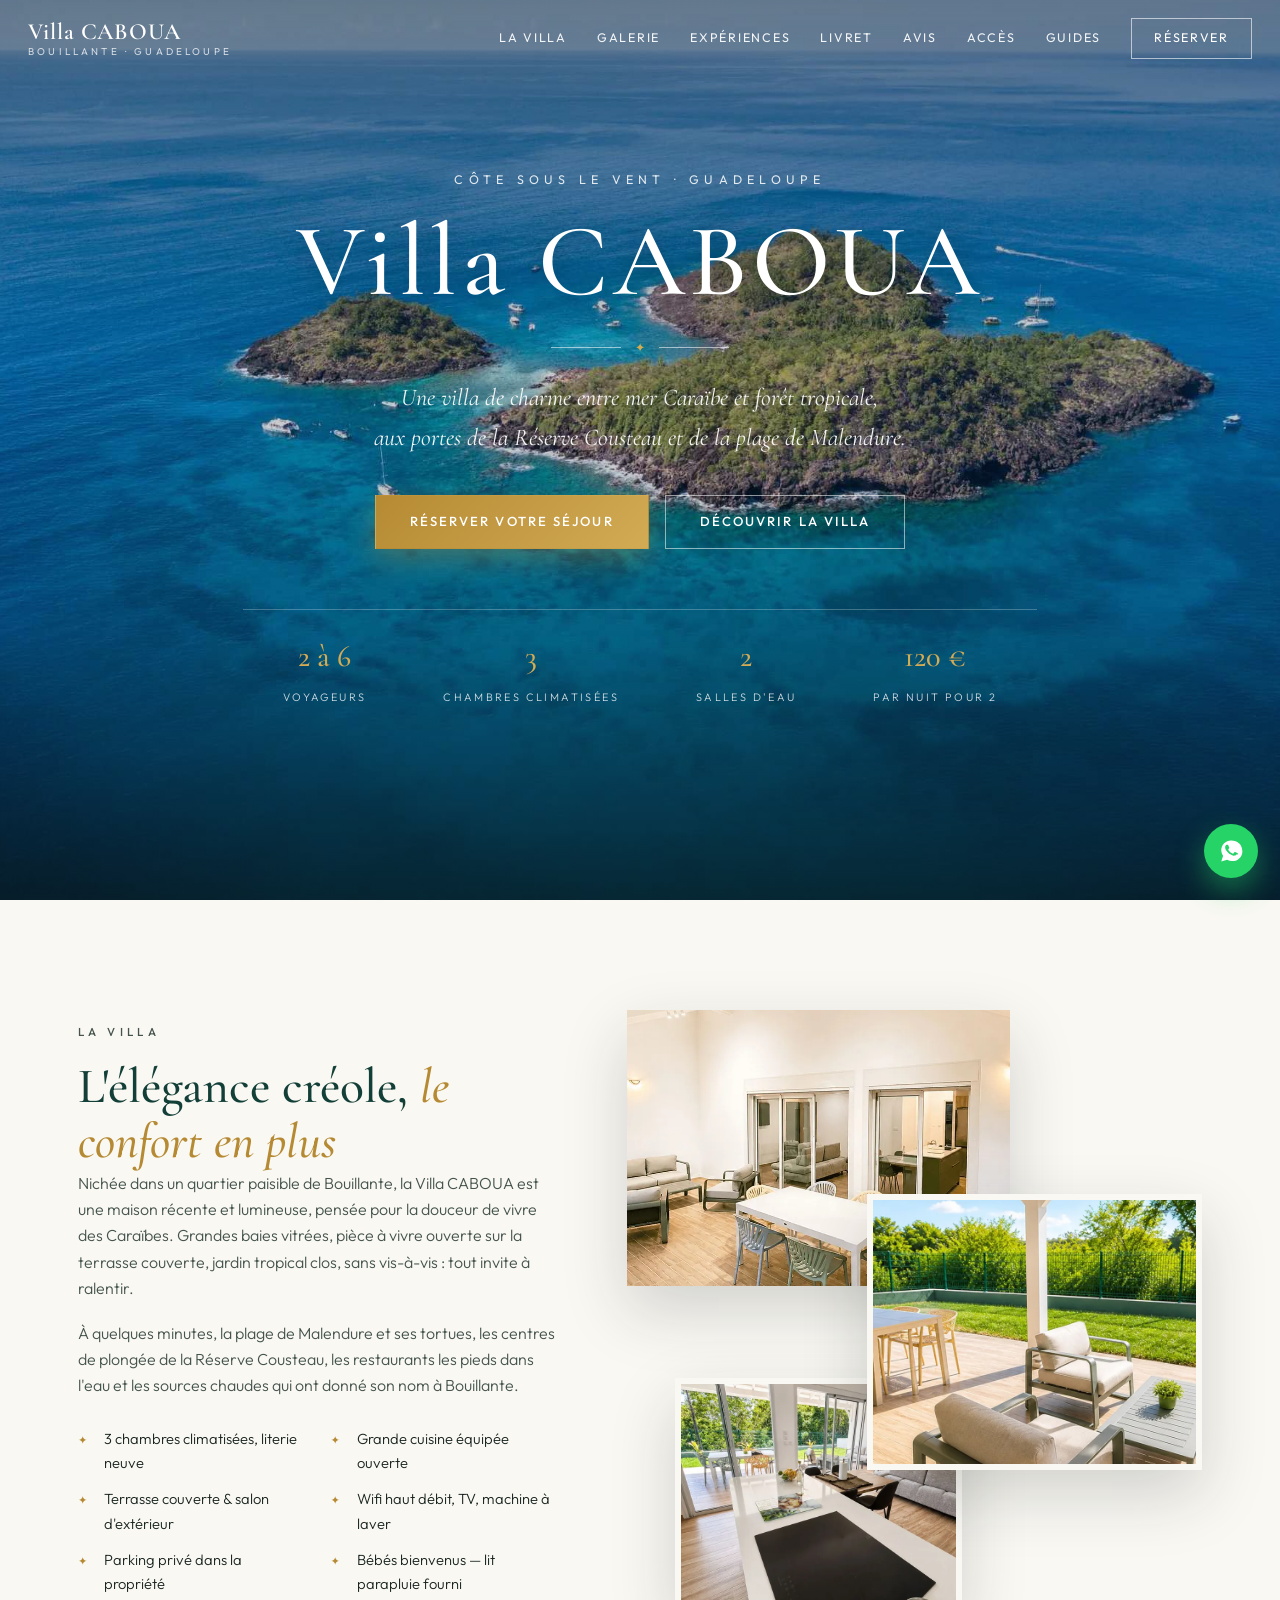
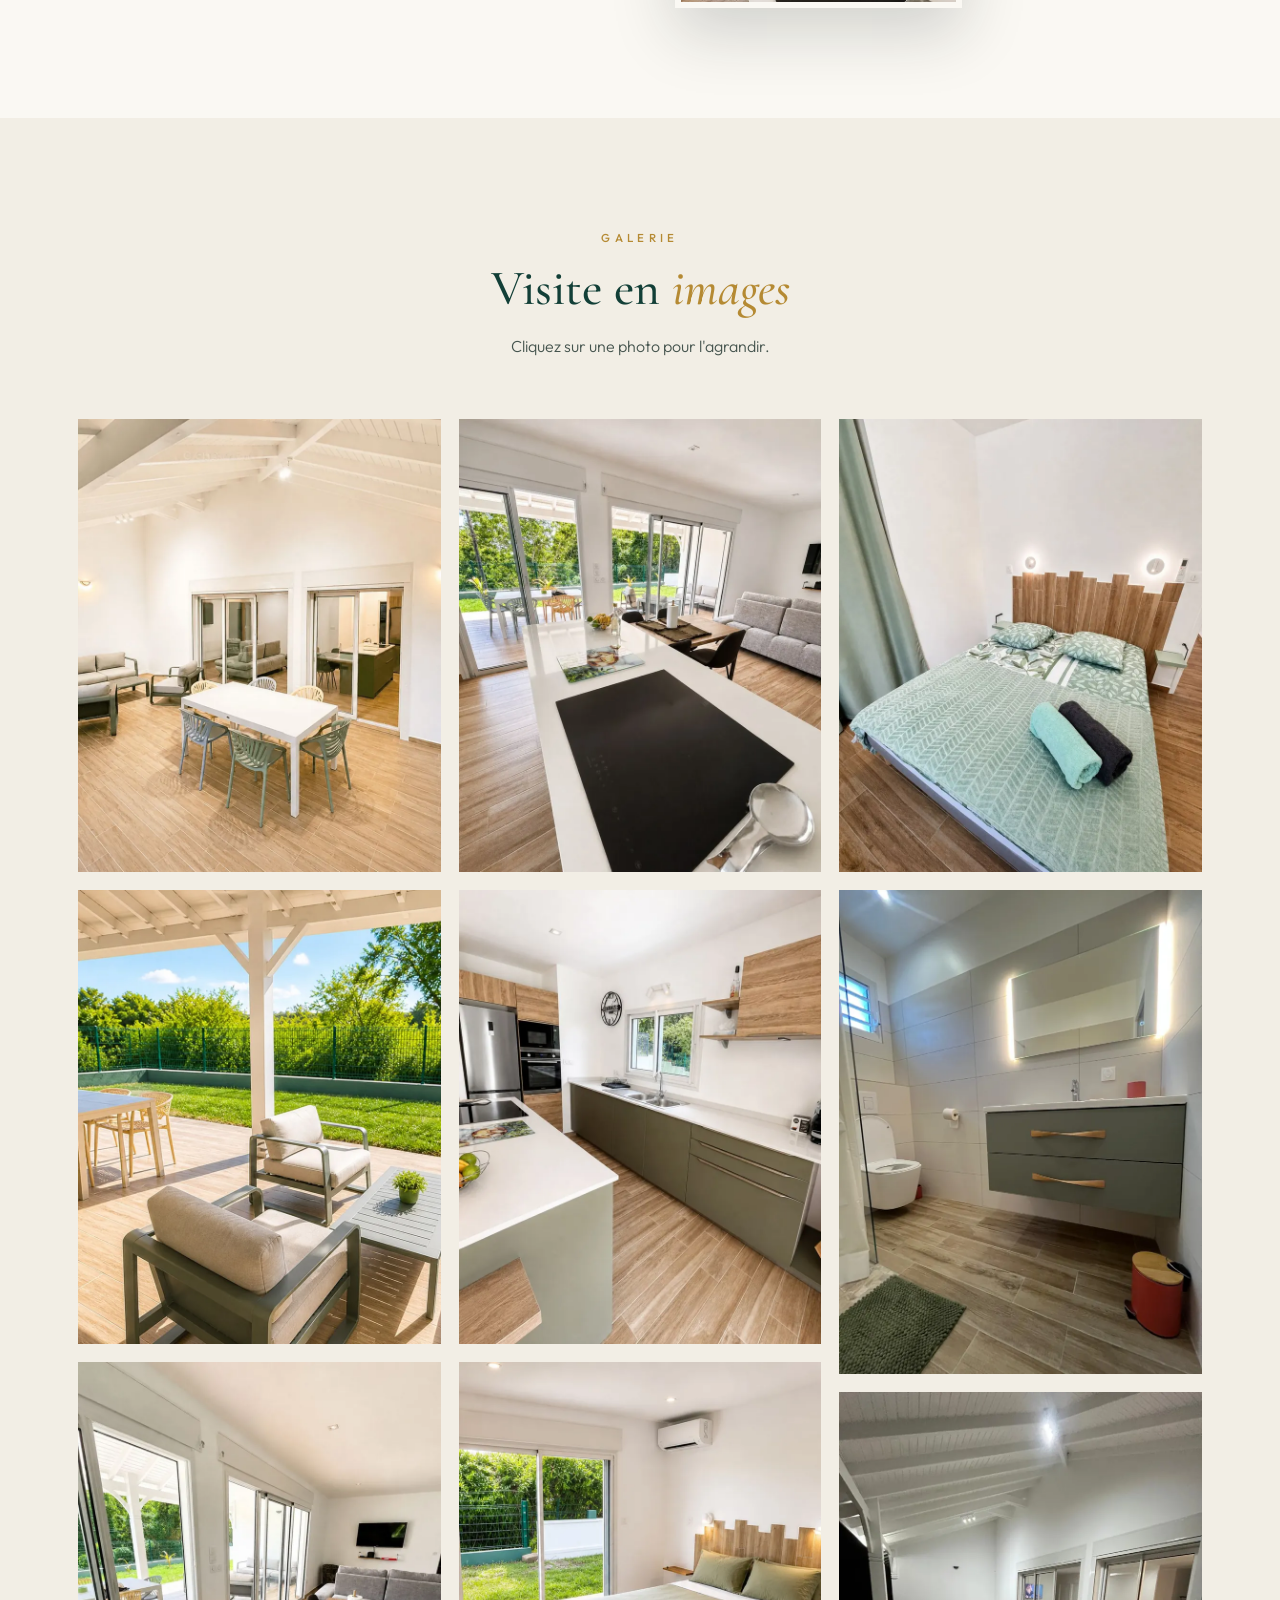
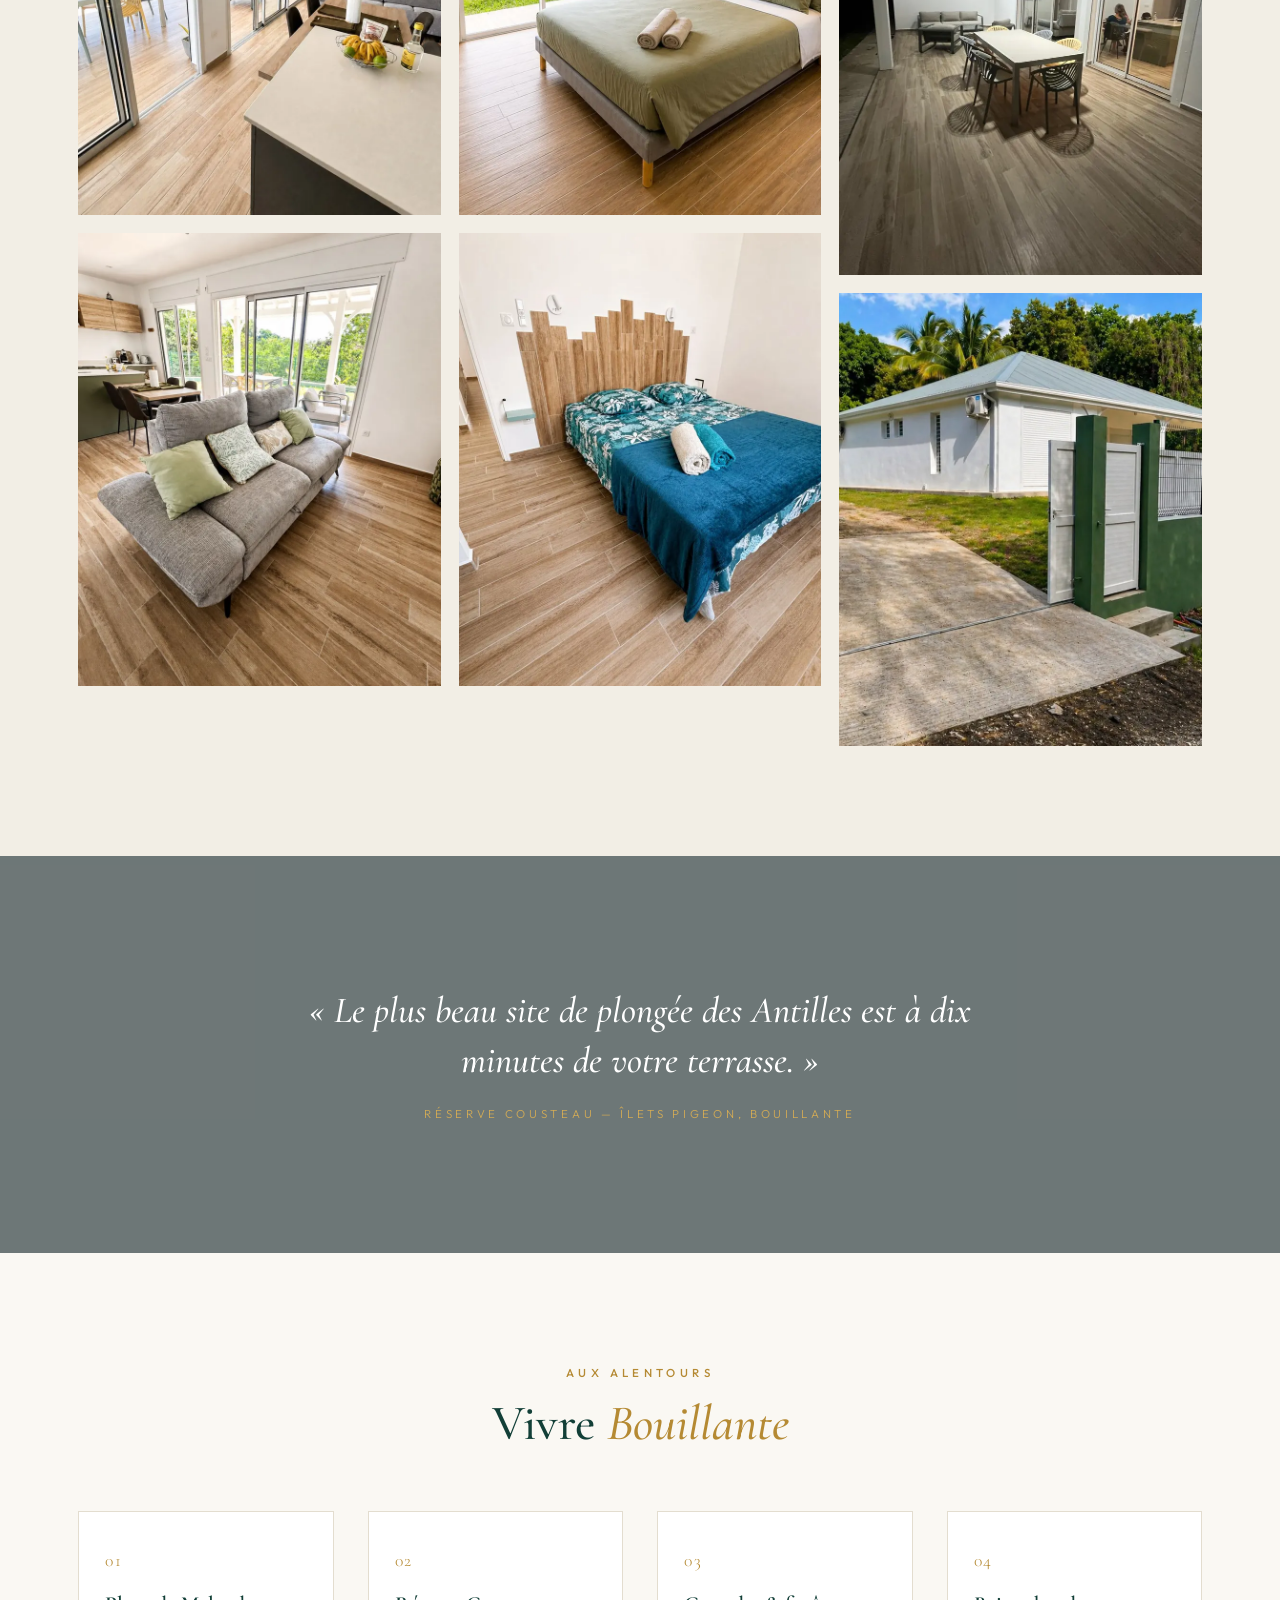
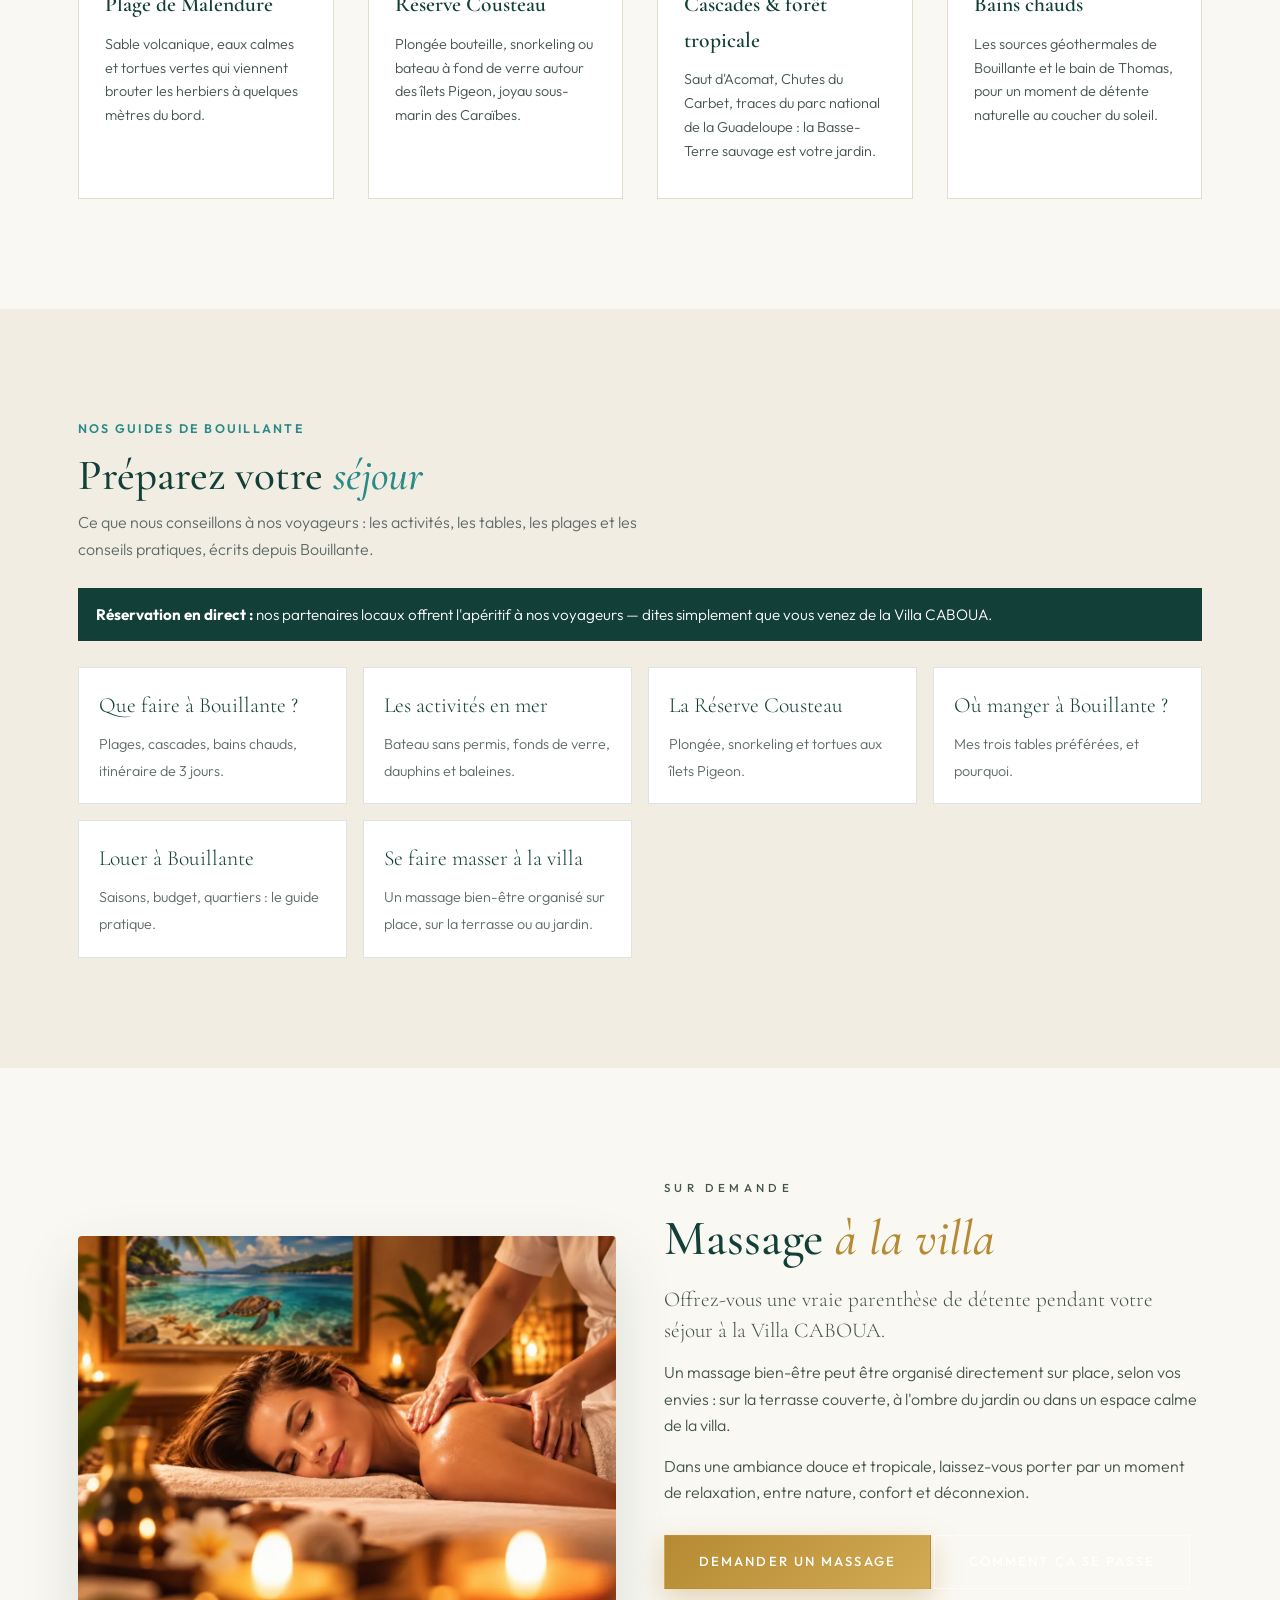
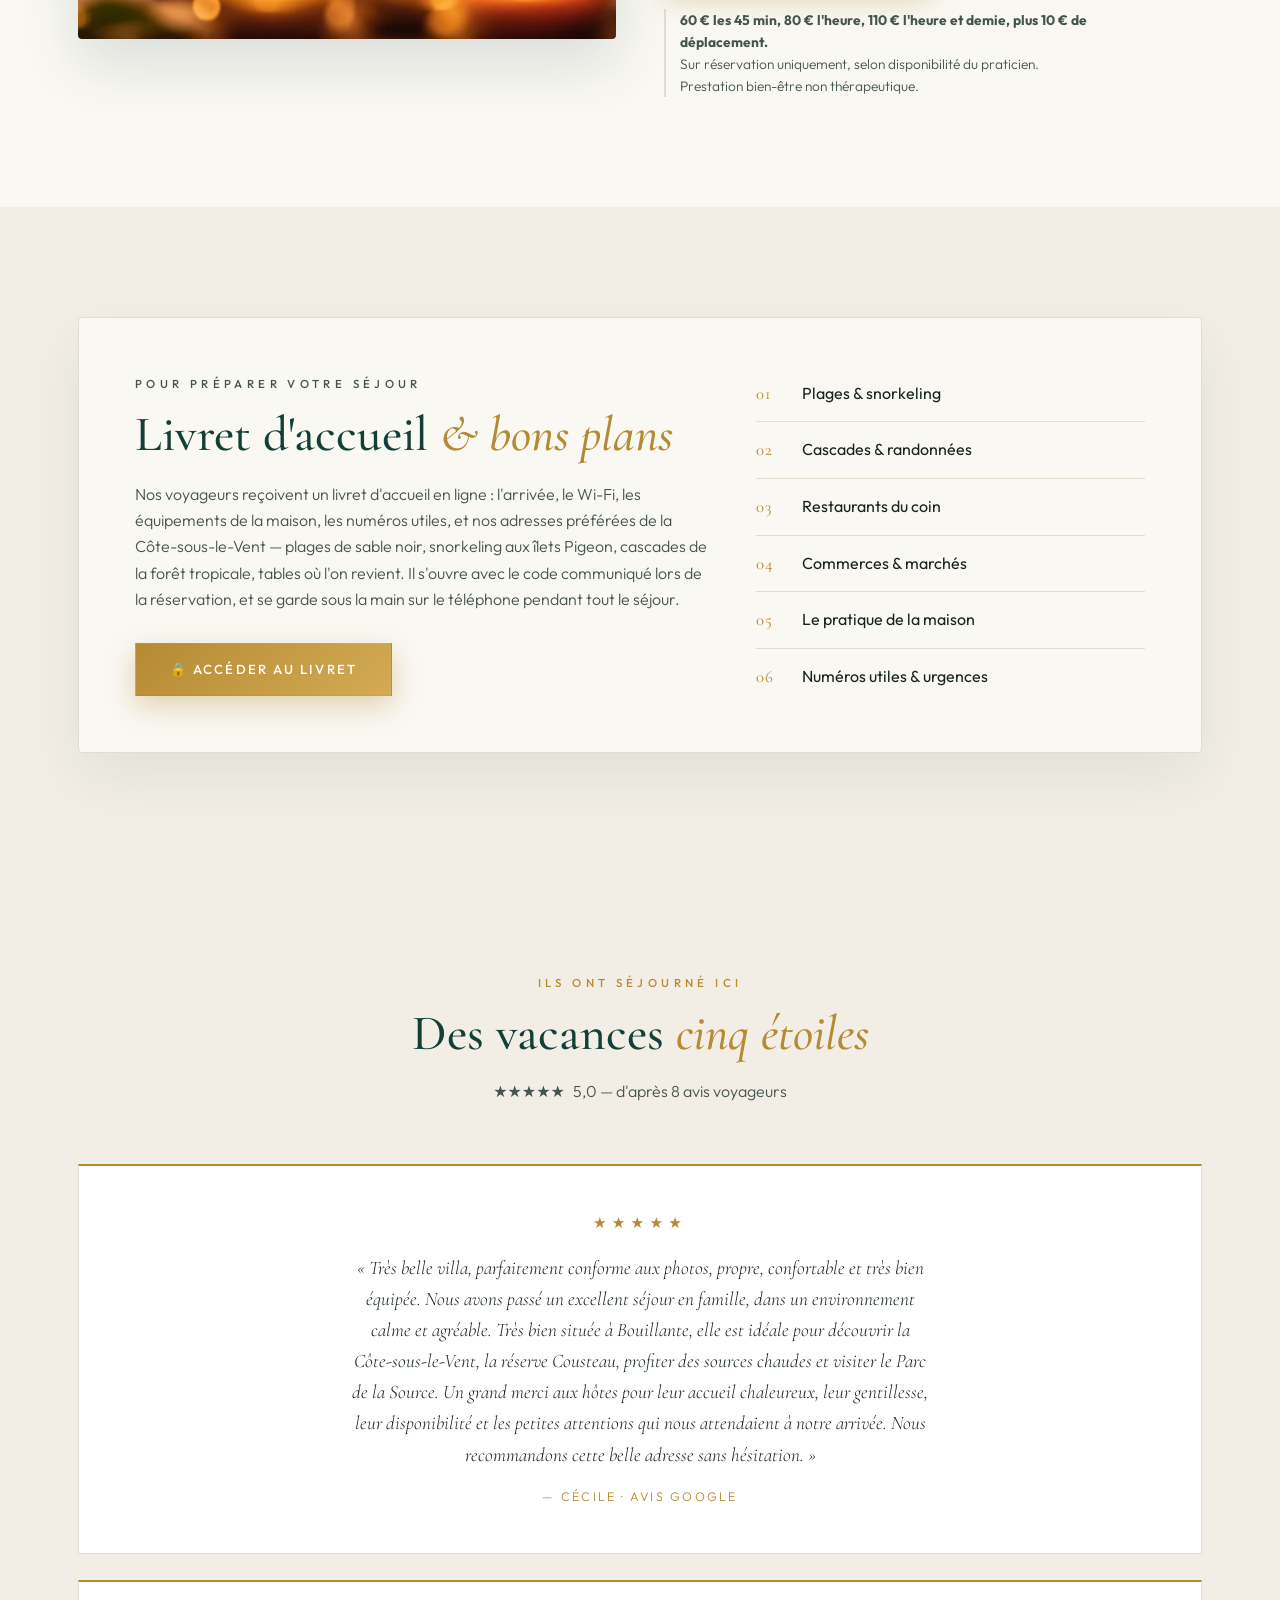
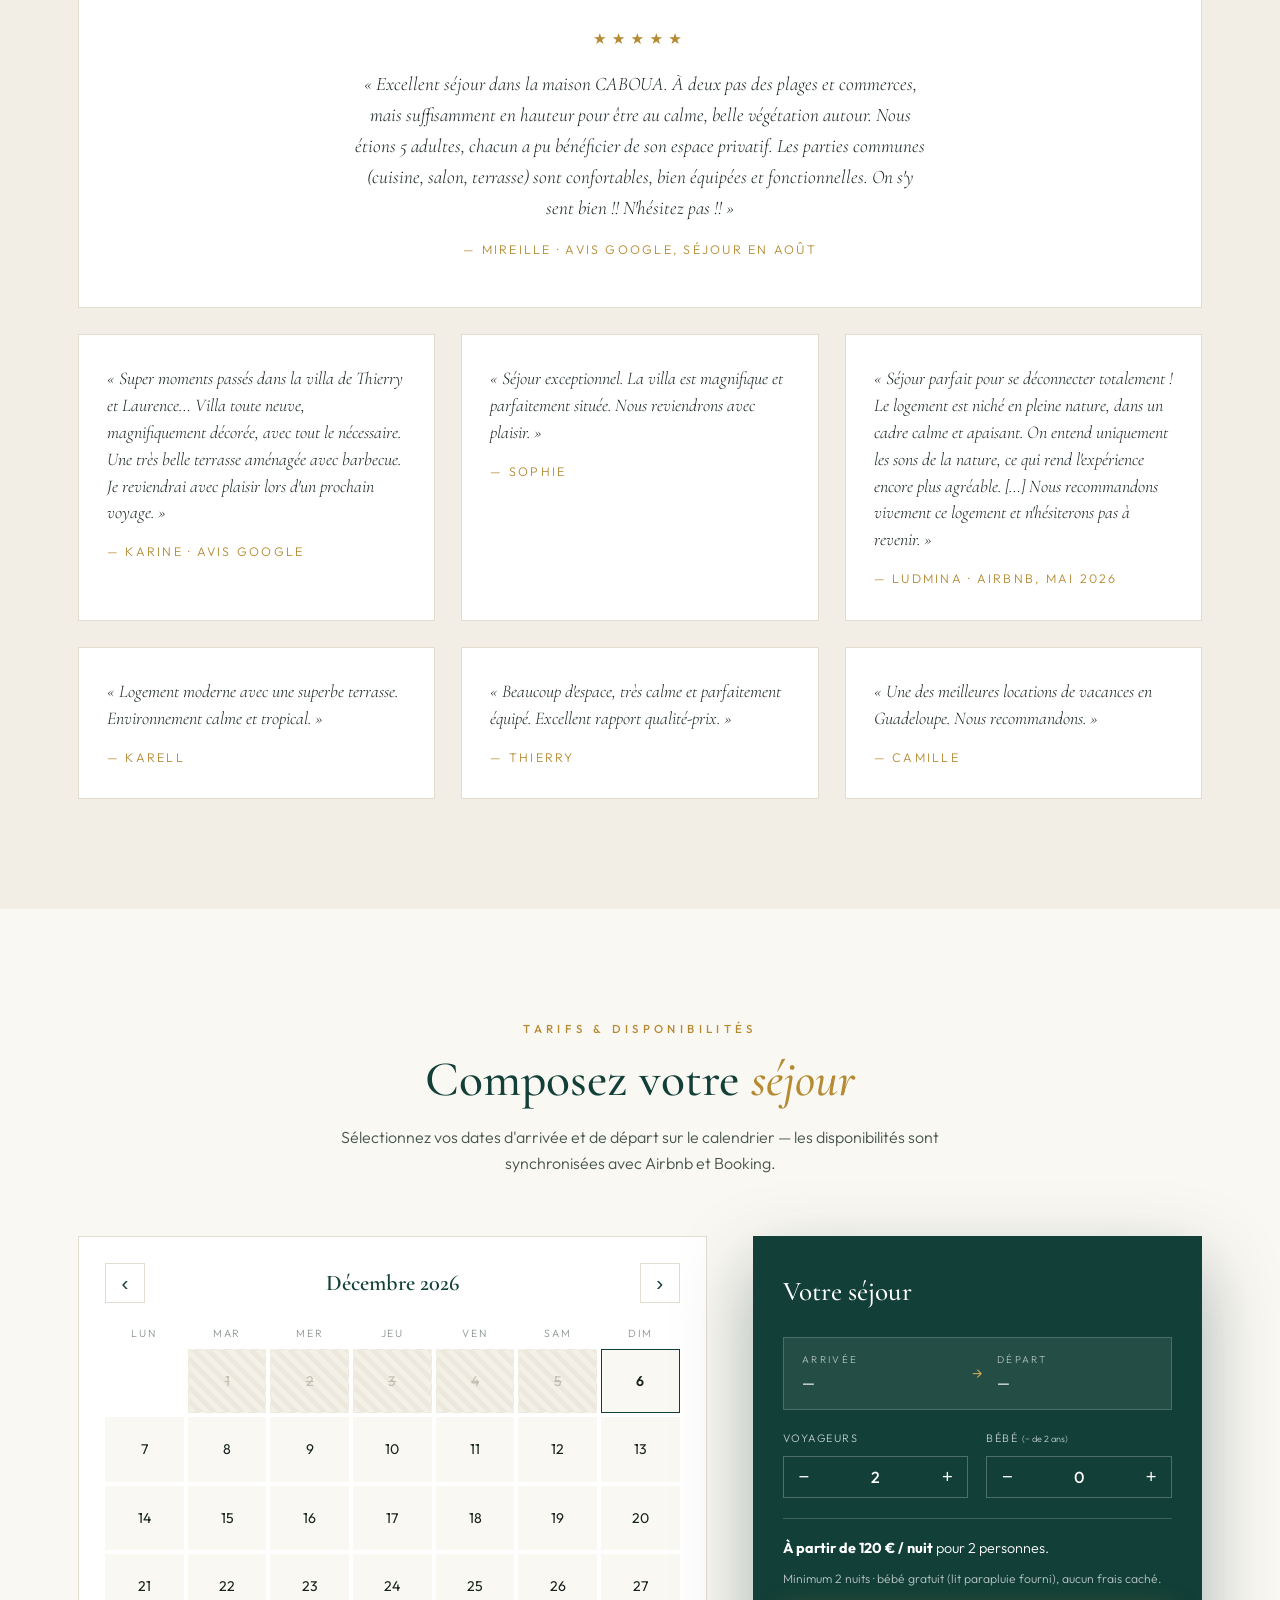
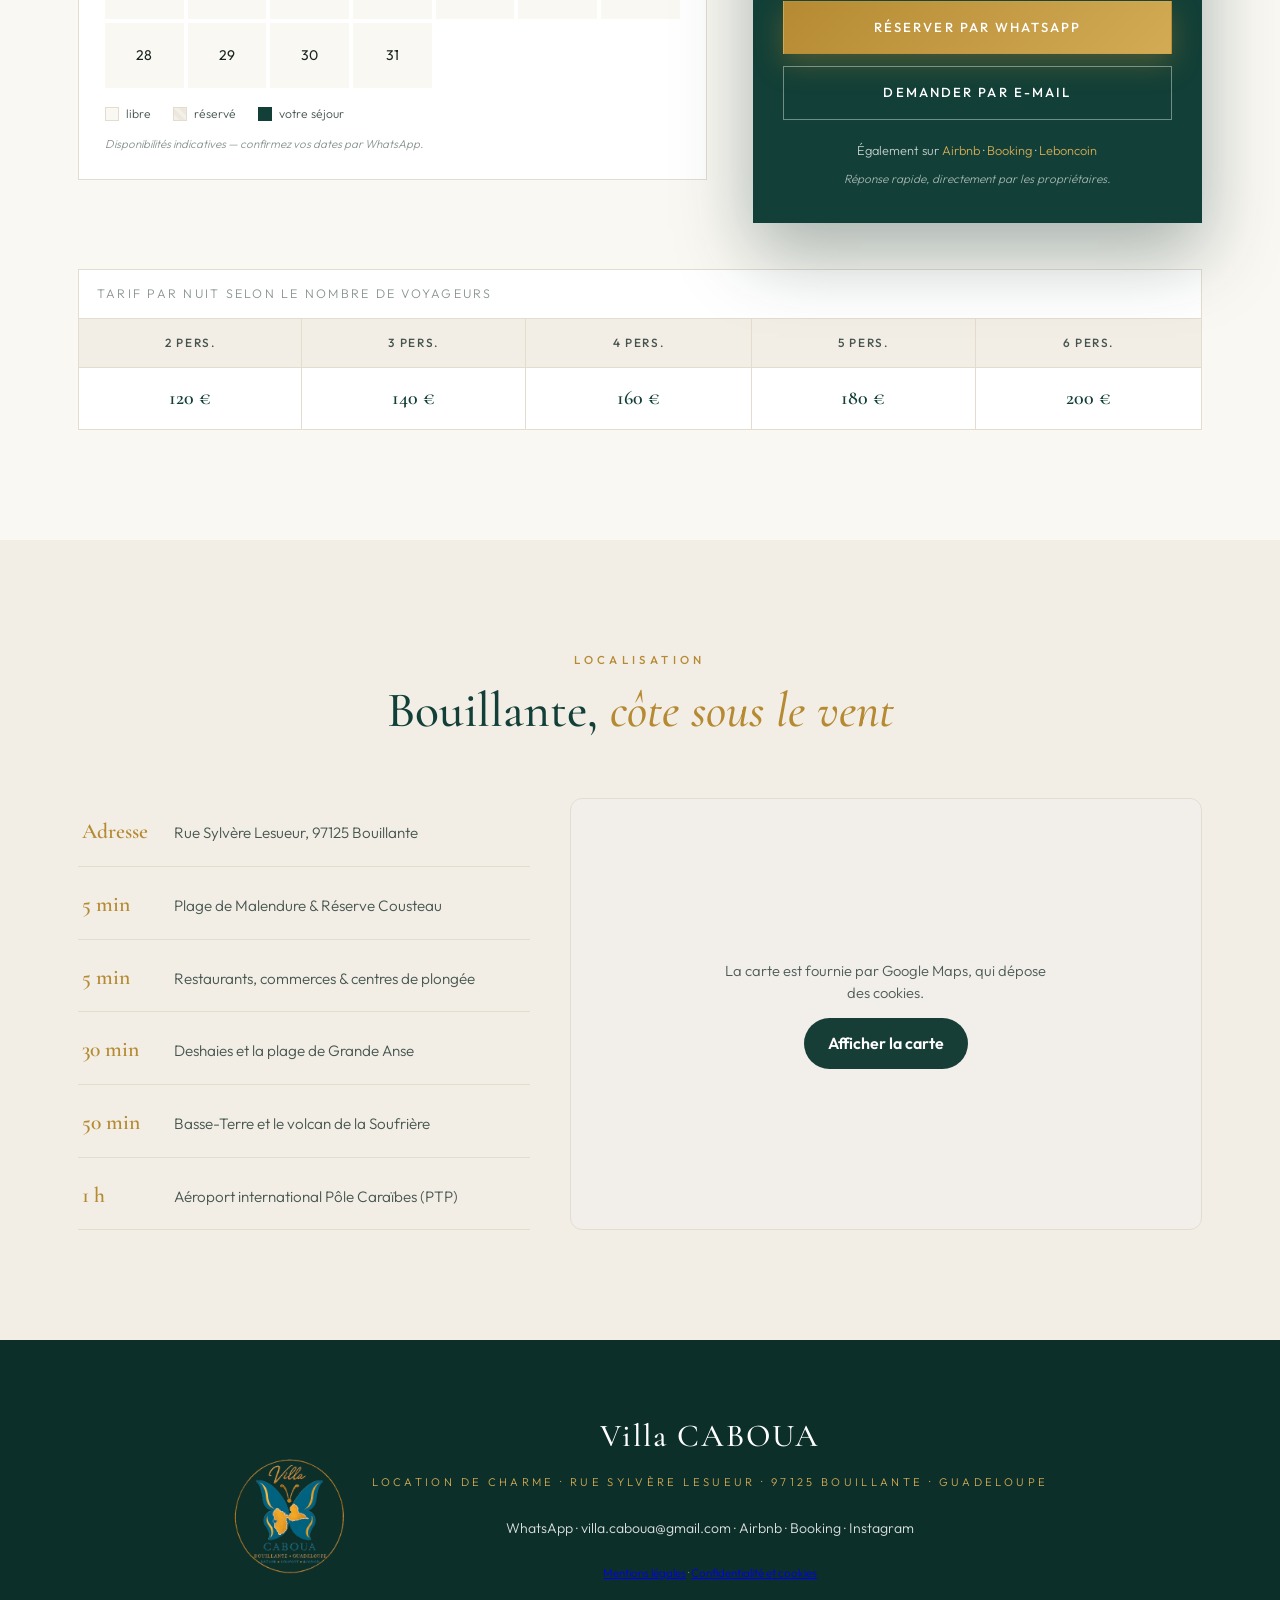
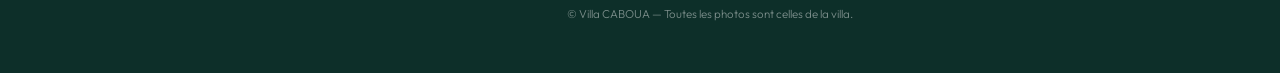
==== commit 027b4512: "Corrections vérifiées : tarifs Relax Boat, zoo, Parc de la Source, Cousteau, ODR Co-Authored-By: Cla" ====
--- a/index.html
+++ b/index.html
@@ -194,7 +194,7 @@
 <!-- ═══════════ BANDEAU ═══════════ -->
 <section class="band">
   <div class="band-inner reveal">
-    <p class="band-quote">« Le plus beau lagon de plongée des Antilles est à dix minutes de votre terrasse. »</p>
+    <p class="band-quote">« Le plus beau site de plongée des Antilles est à dix minutes de votre terrasse. »</p>
     <p class="band-sub">Réserve Cousteau — îlets Pigeon, Bouillante</p>
   </div>
 </section>
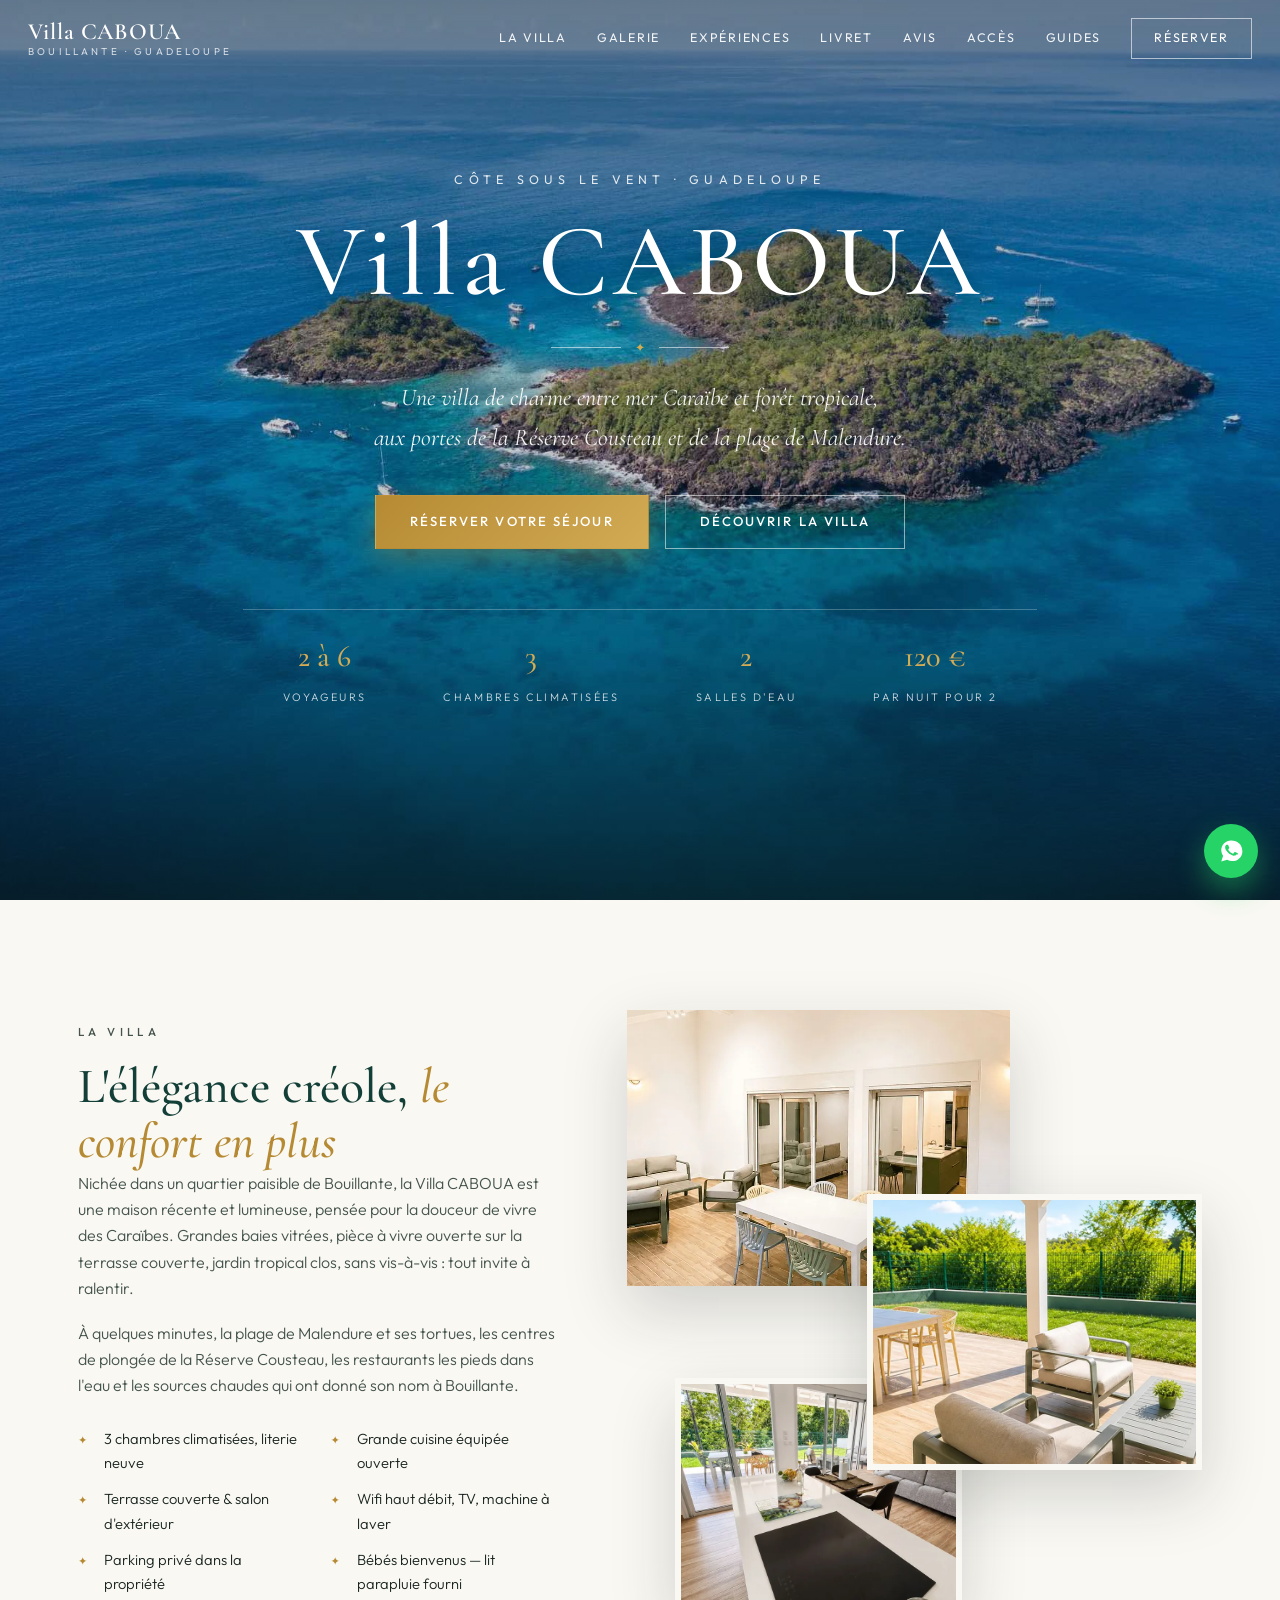
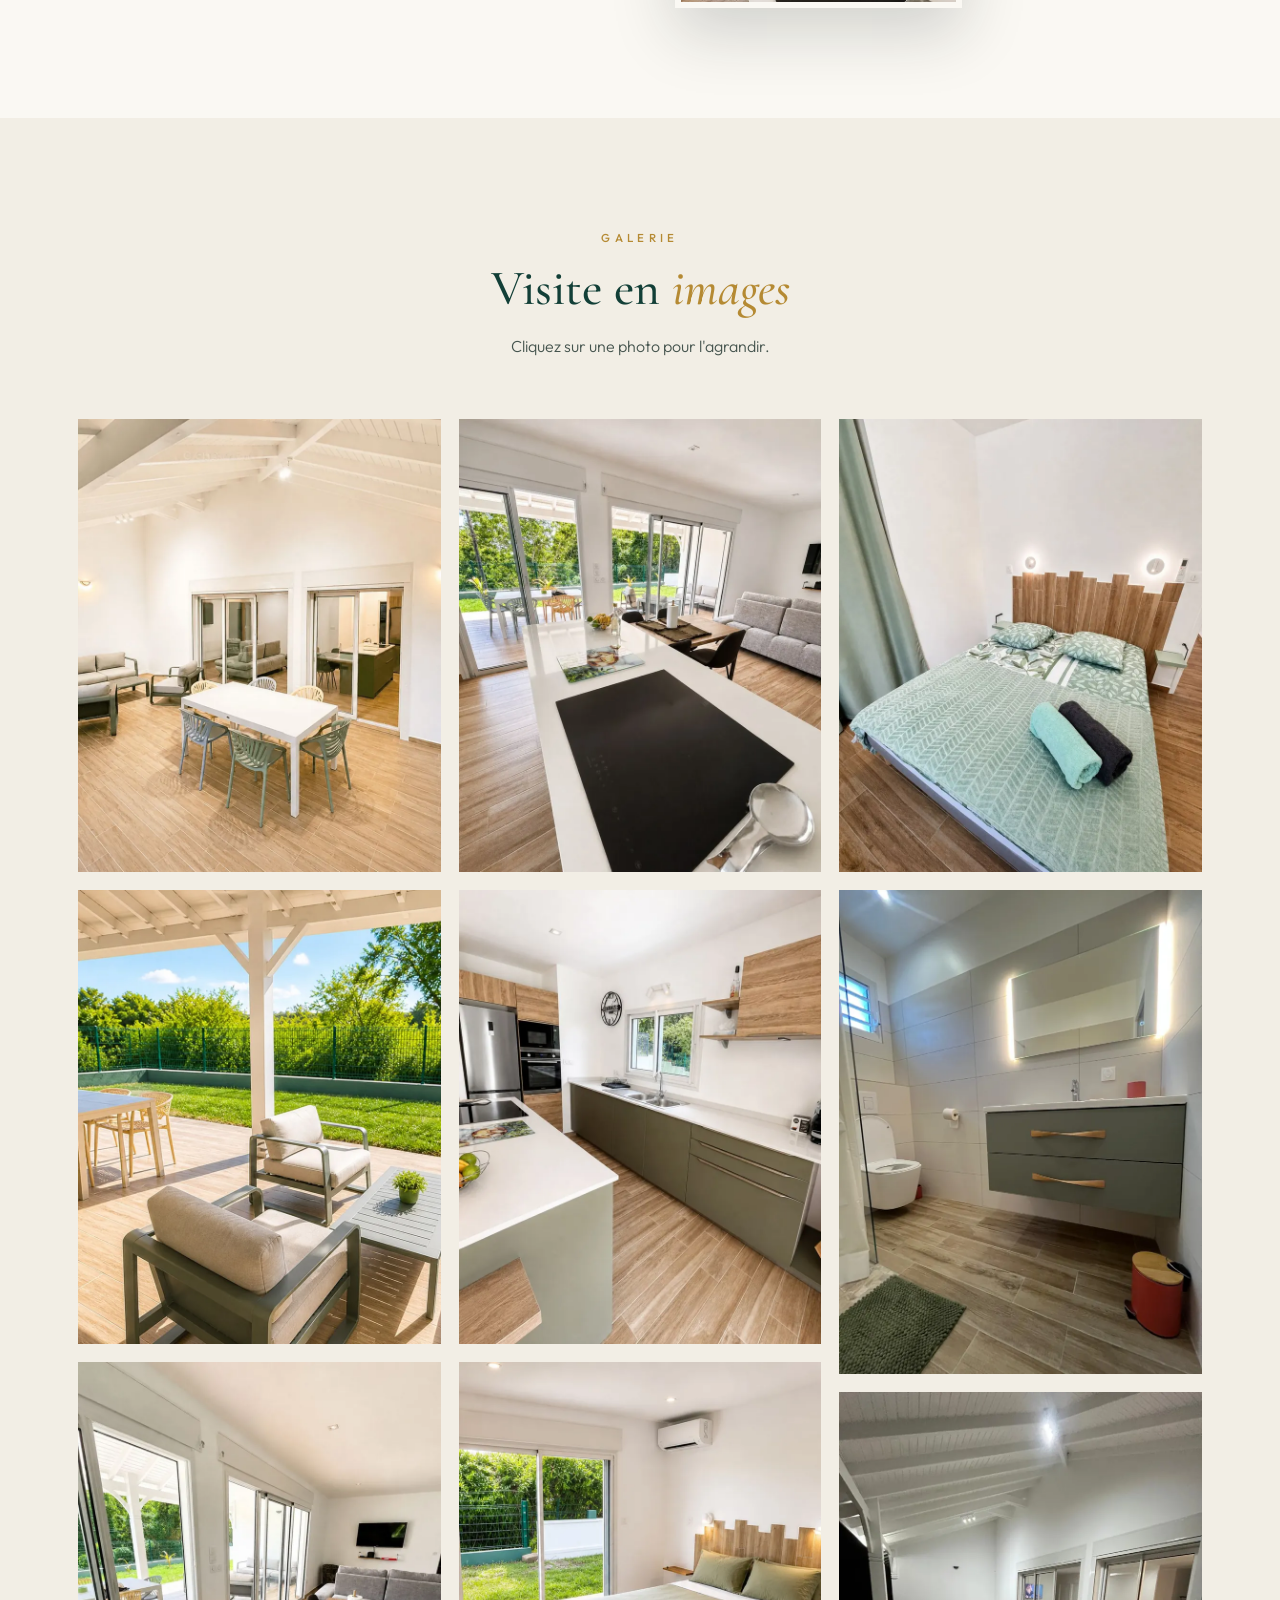
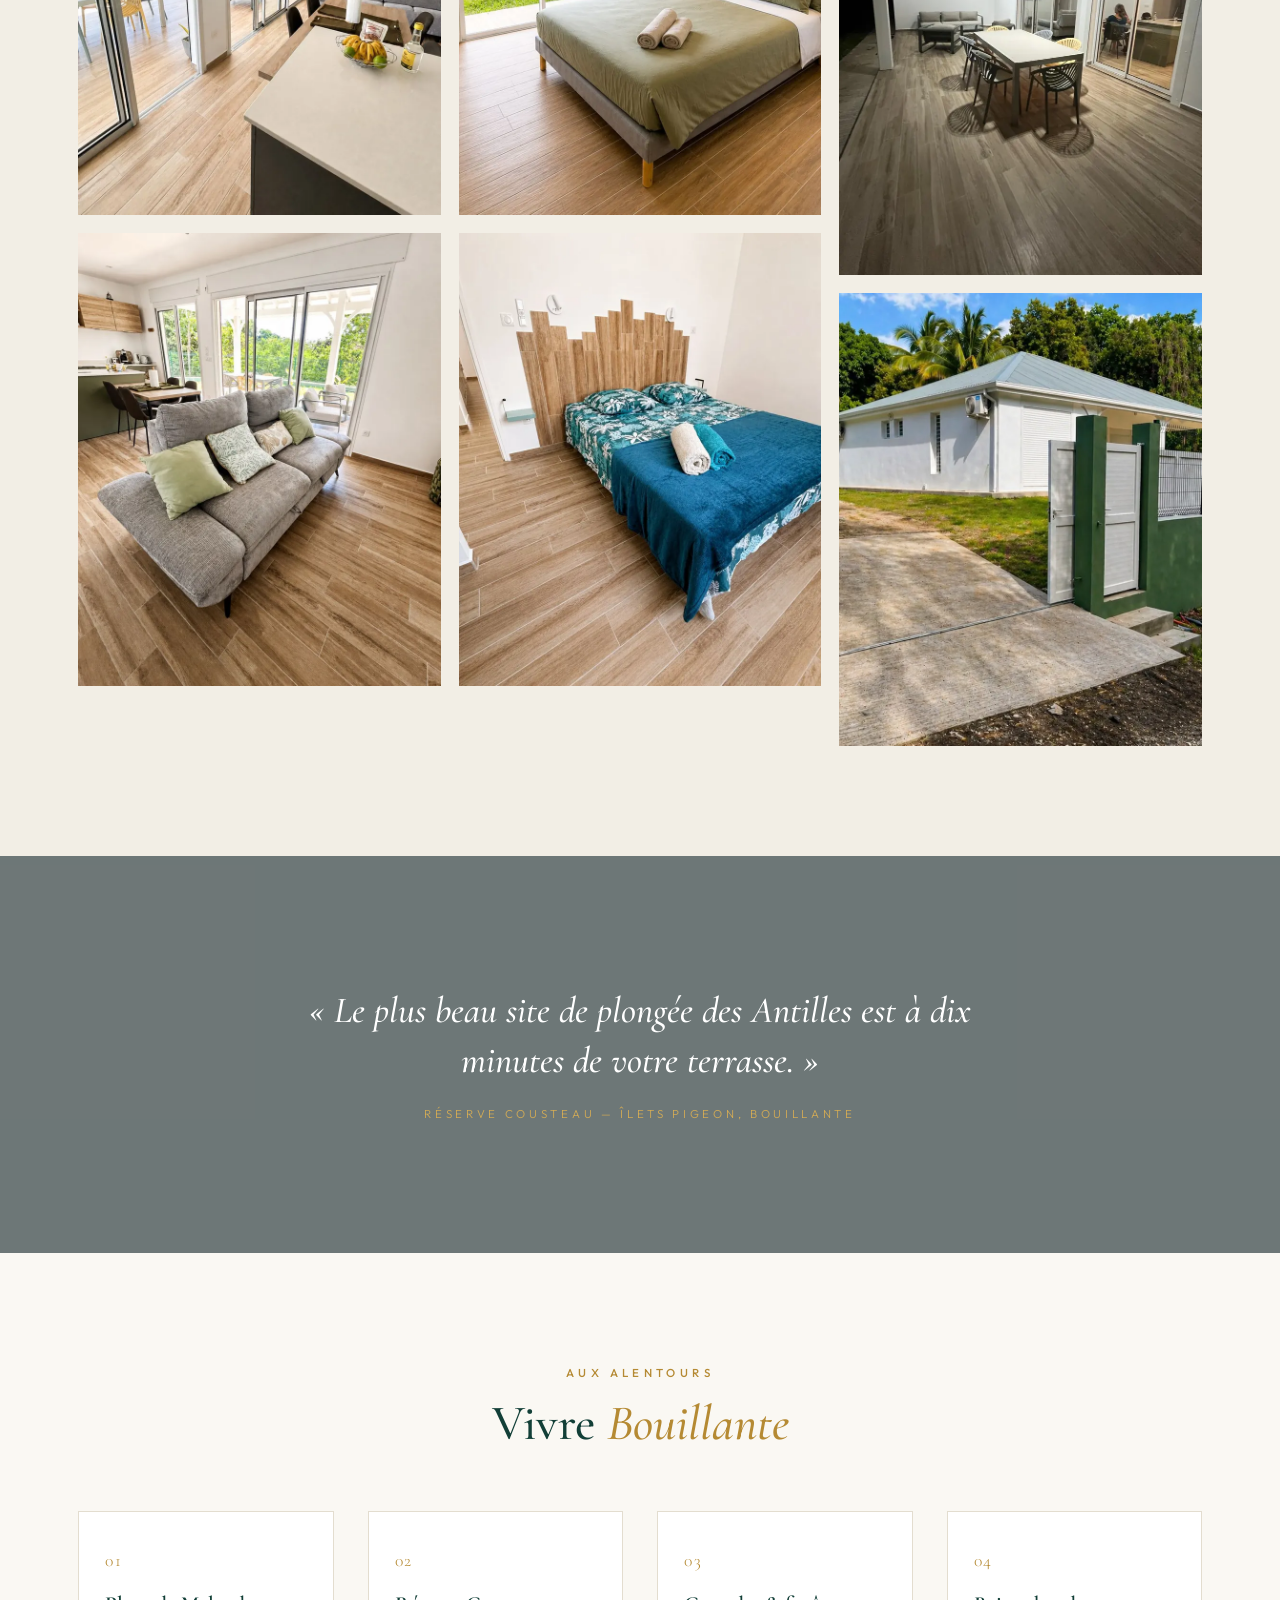
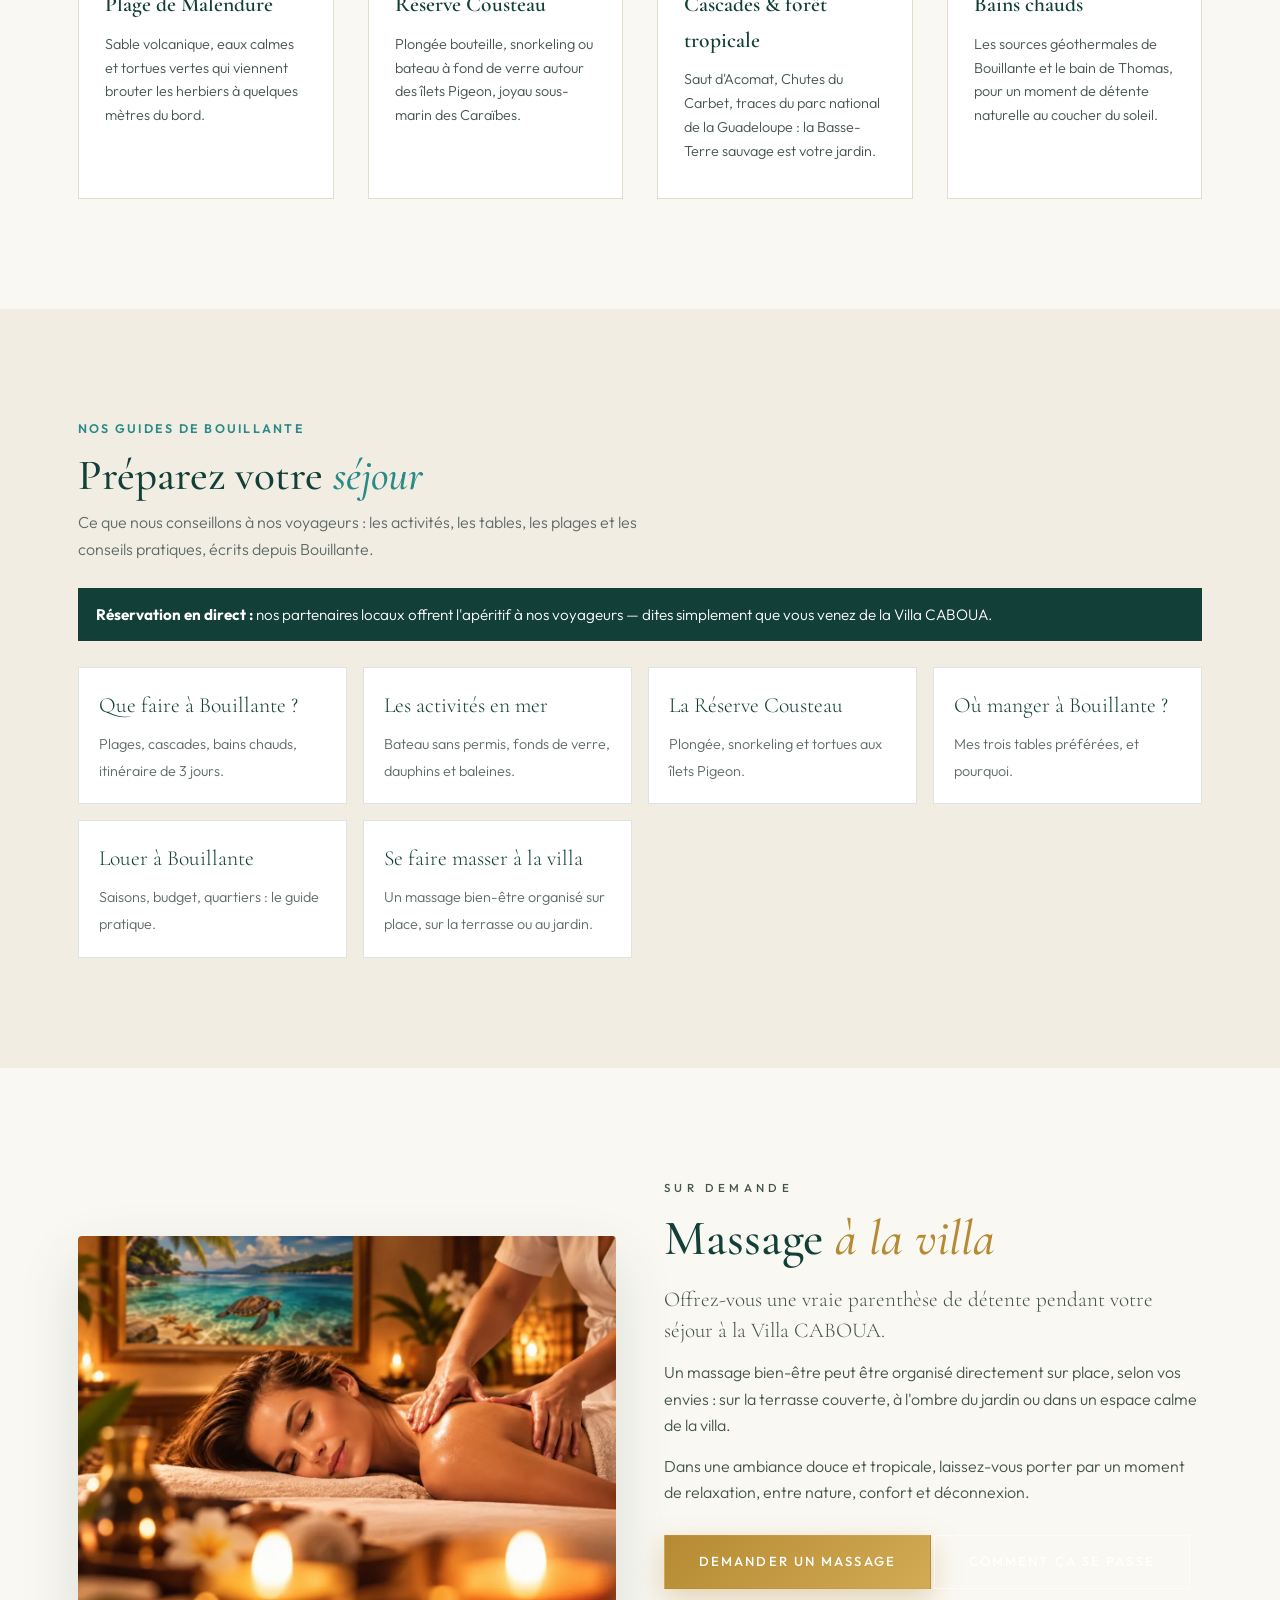
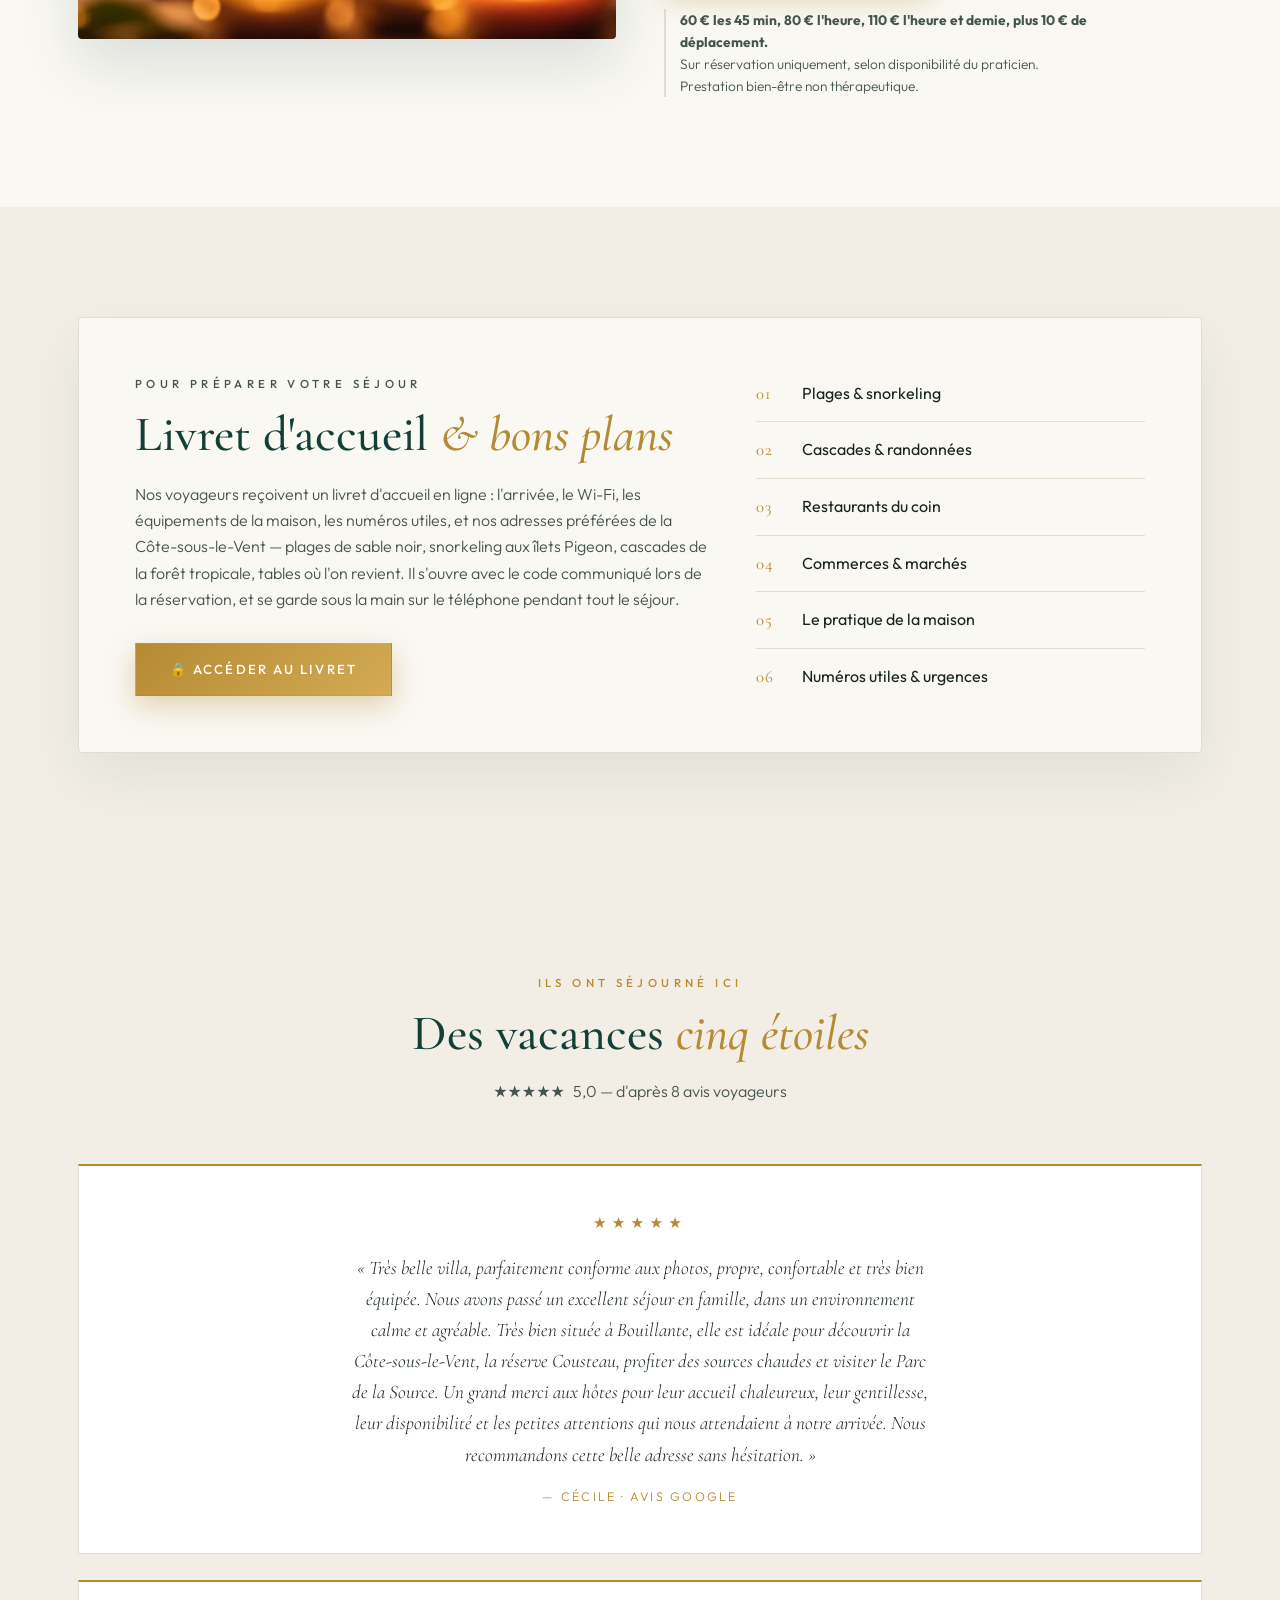
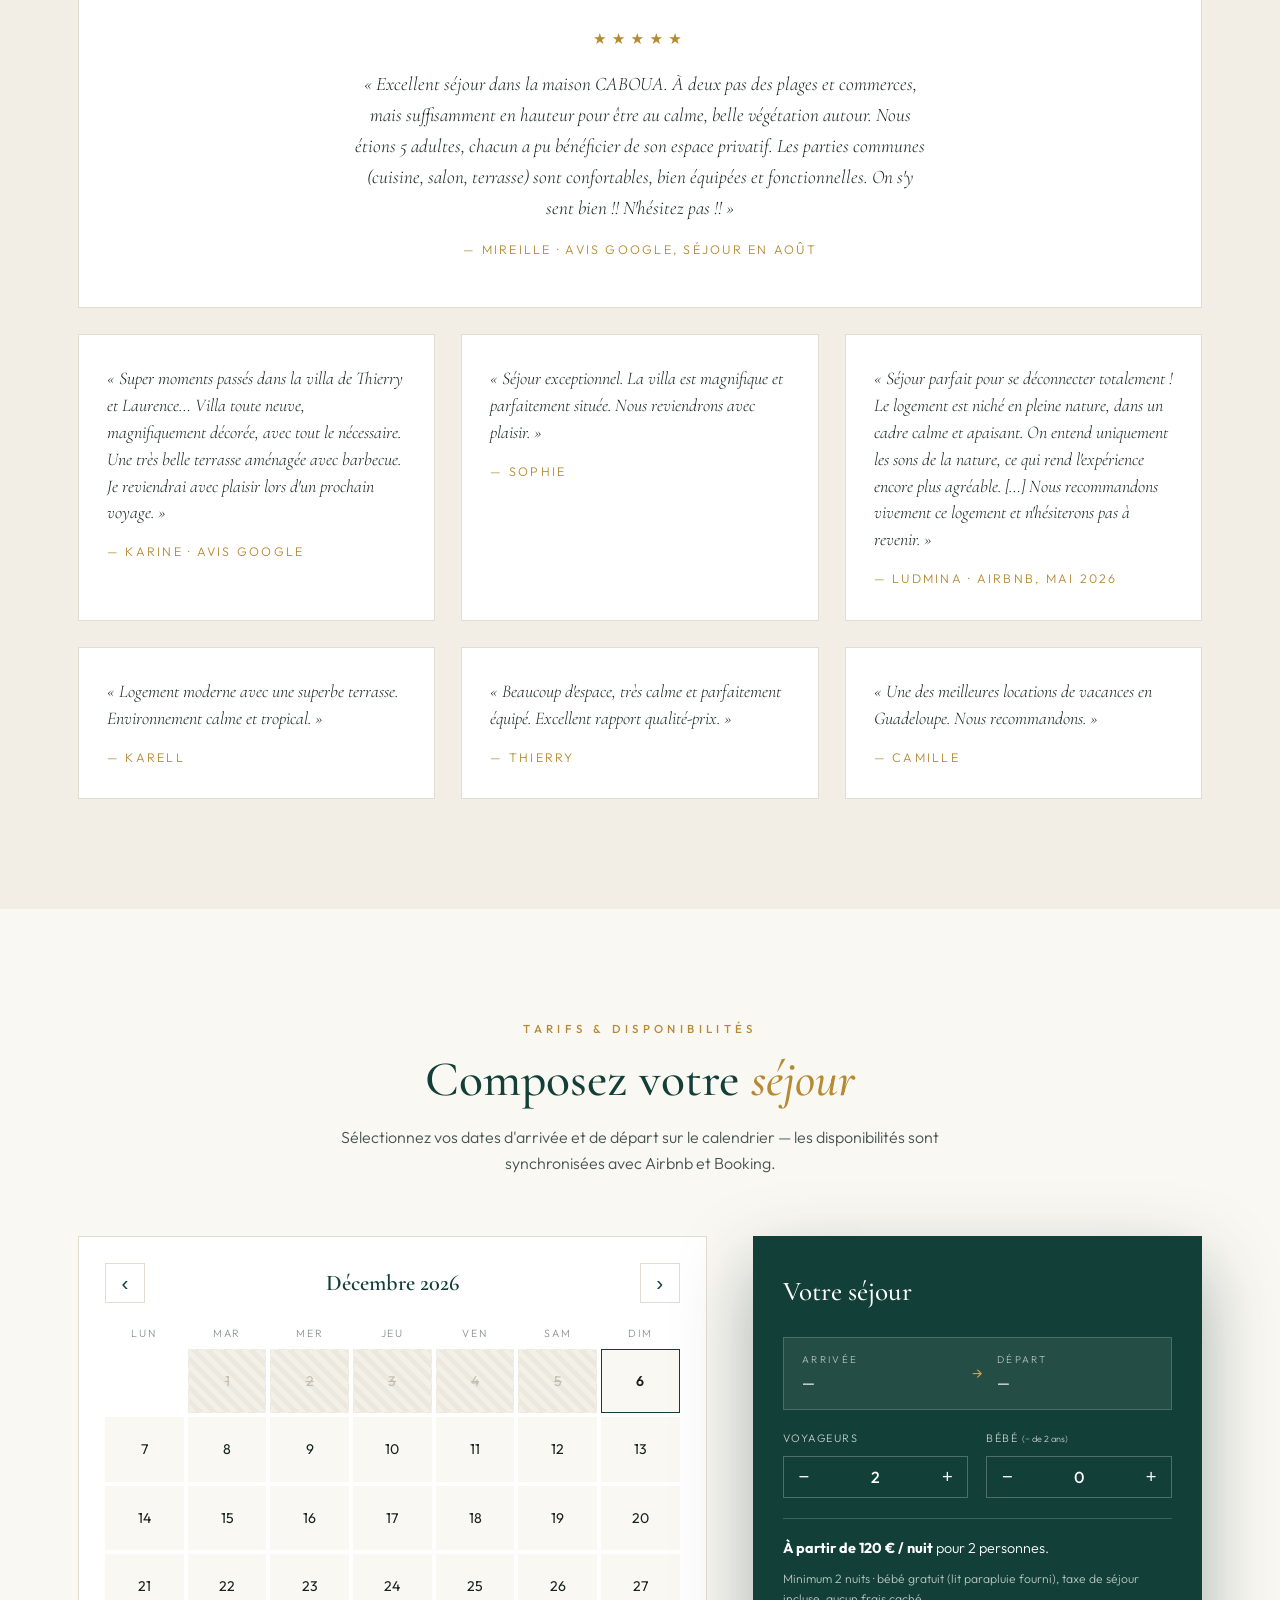
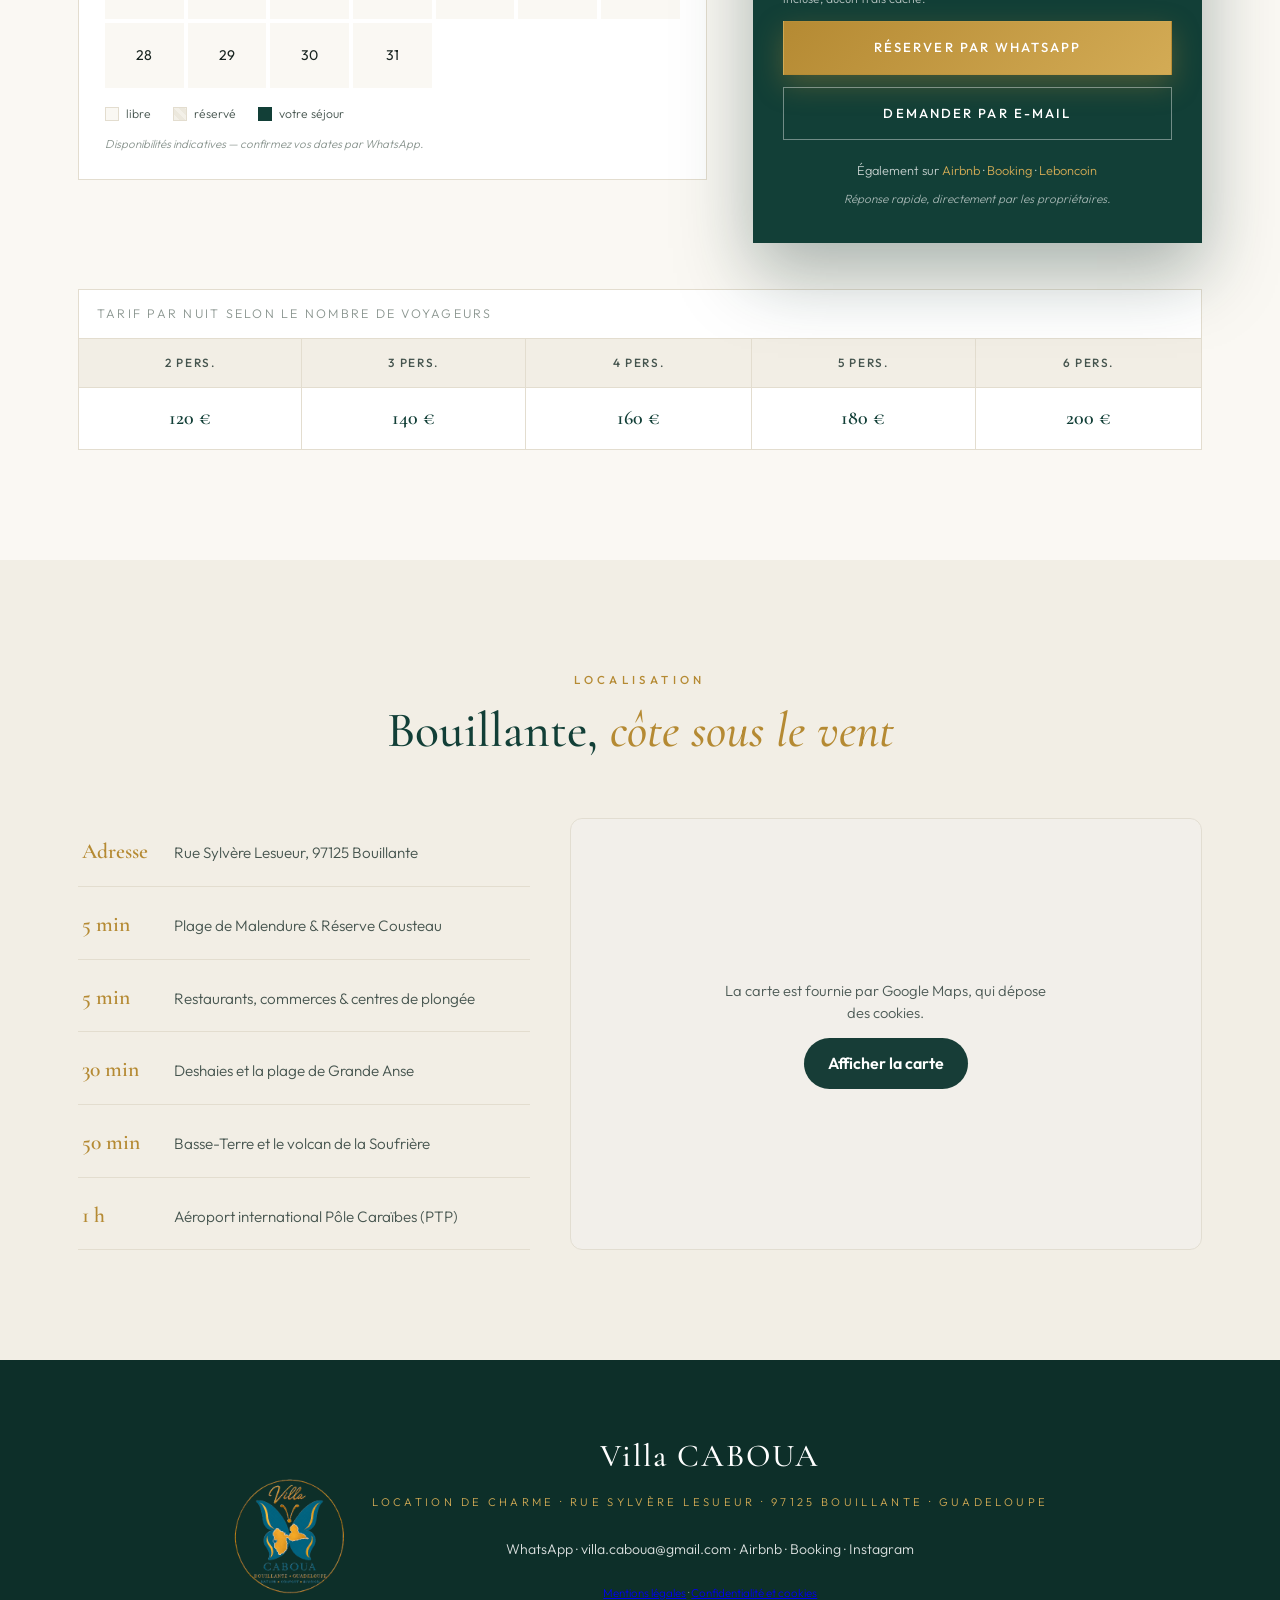
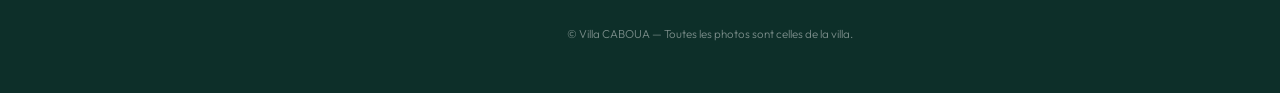
==== commit e8bc69e3: "Taxe de séjour incluse dans les tarifs Co-Authored-By: Claude Opus 5.5 <noreply@anthropic.com> Claud" ====
--- a/index.html
+++ b/index.html
@@ -421,7 +421,7 @@
 
         <div class="bk-billing" id="bkBilling">
           <p class="bk-base"><strong>À partir de 120&nbsp;€ / nuit</strong> pour 2 personnes.</p>
-          <p class="bk-note">Minimum 2 nuits · bébé gratuit (lit parapluie fourni), aucun frais caché.</p>
+          <p class="bk-note">Minimum 2 nuits · bébé gratuit (lit parapluie fourni), taxe de séjour incluse, aucun frais caché.</p>
         </div>
 
         <a class="btn btn-gold btn-block" id="btnWhatsApp" href="https://wa.me/590690520616" target="_blank" rel="noopener">
